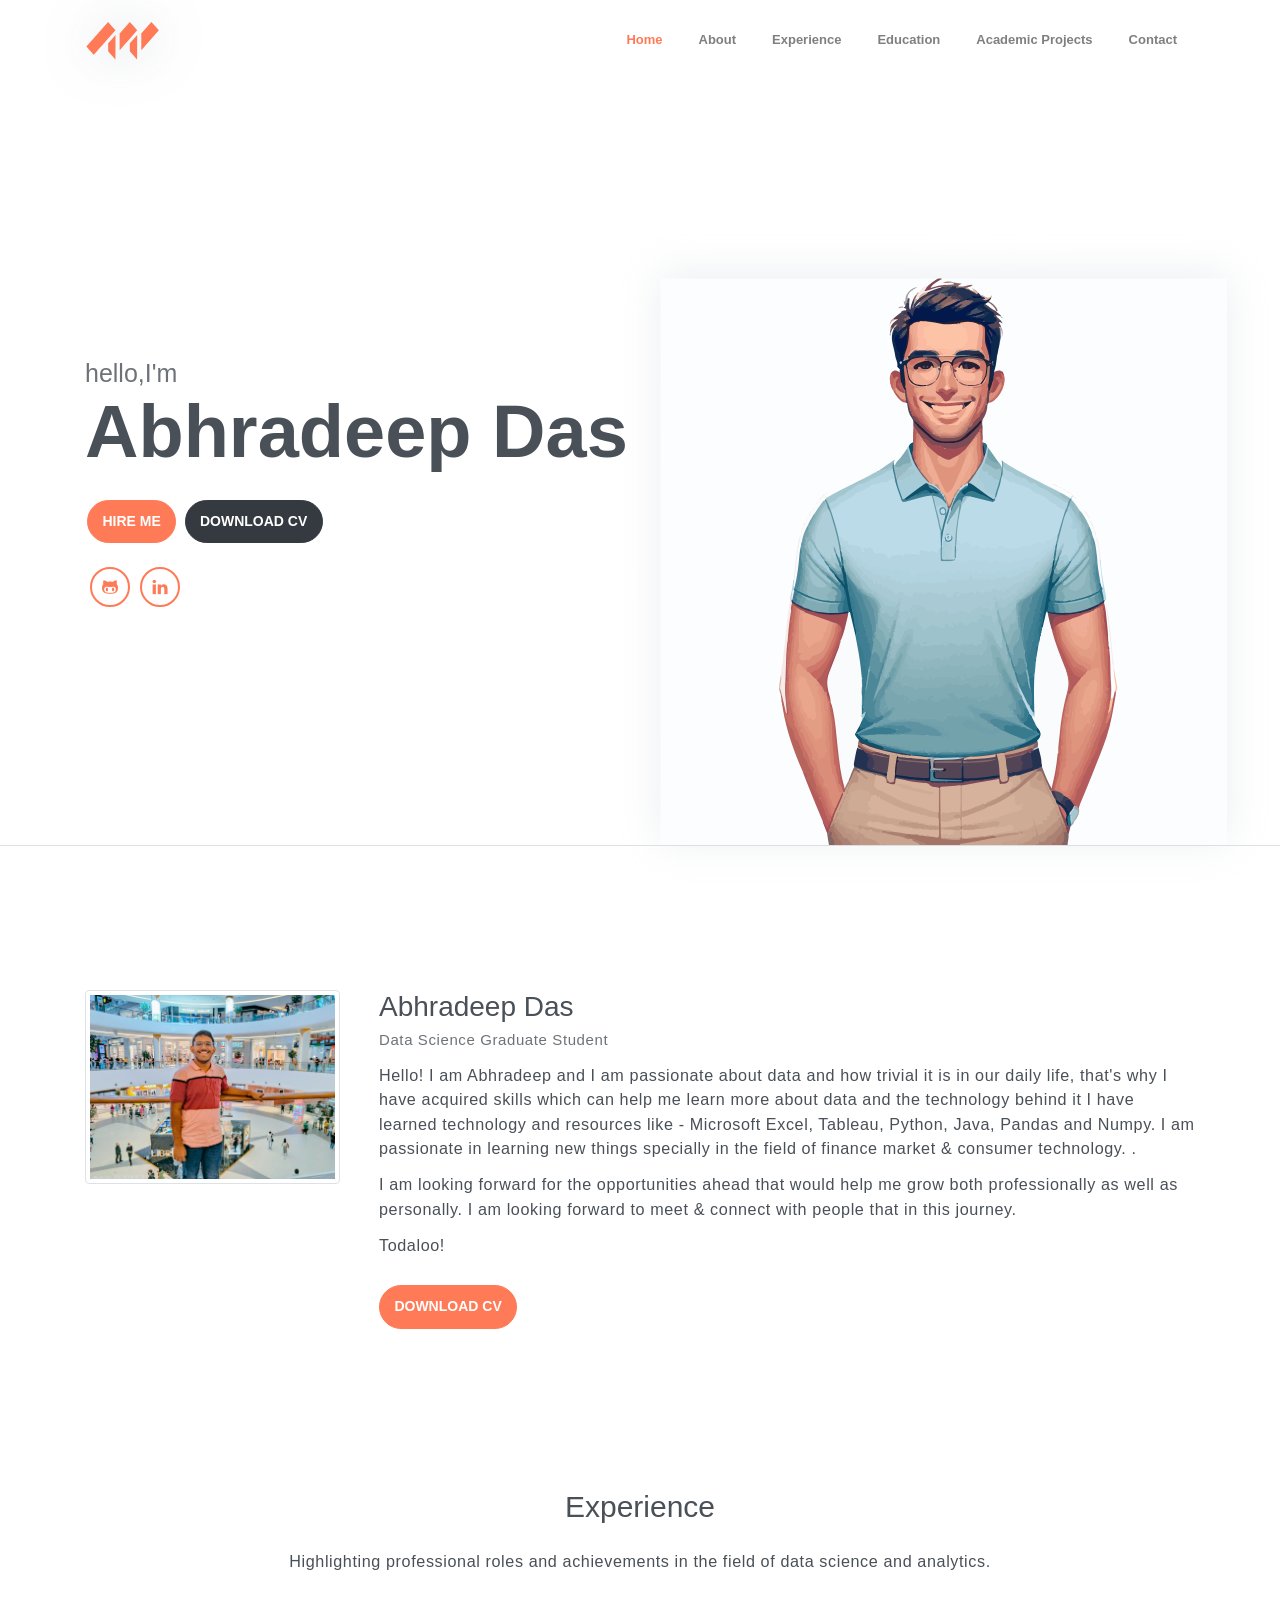
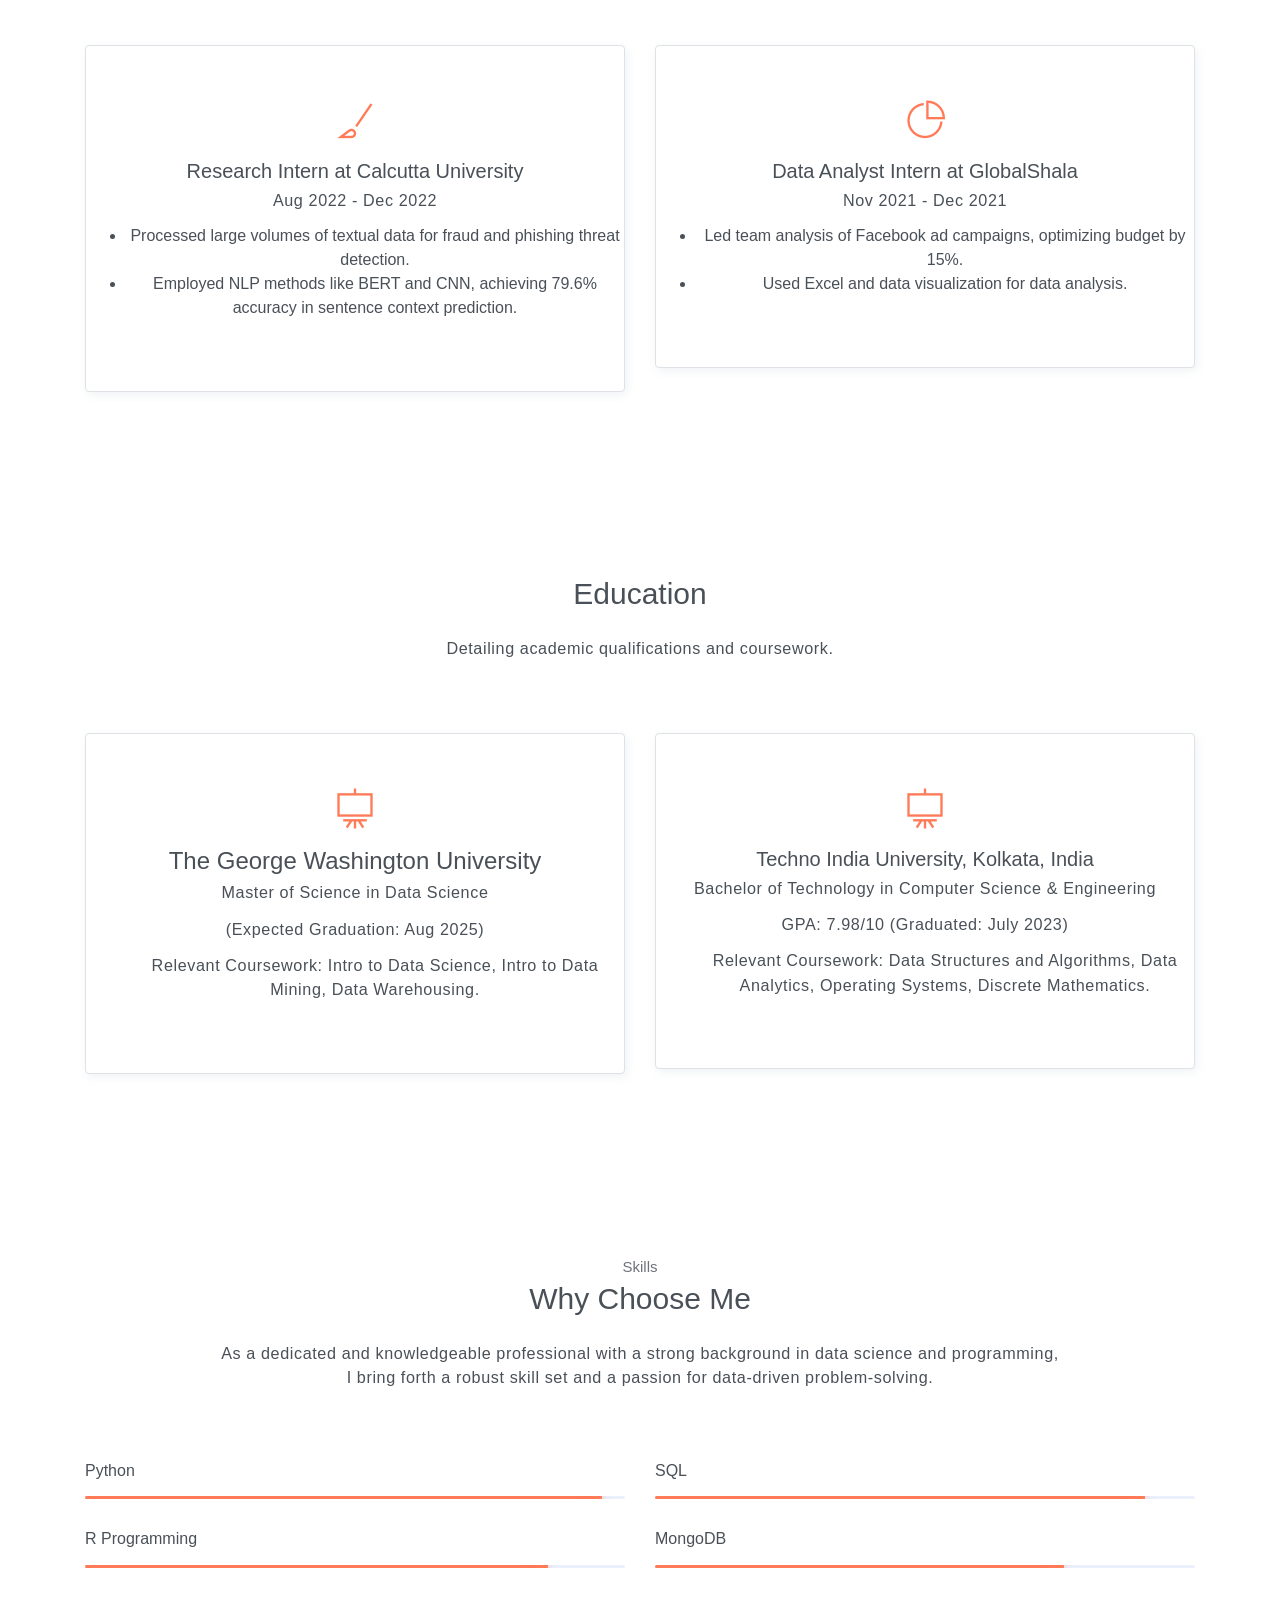
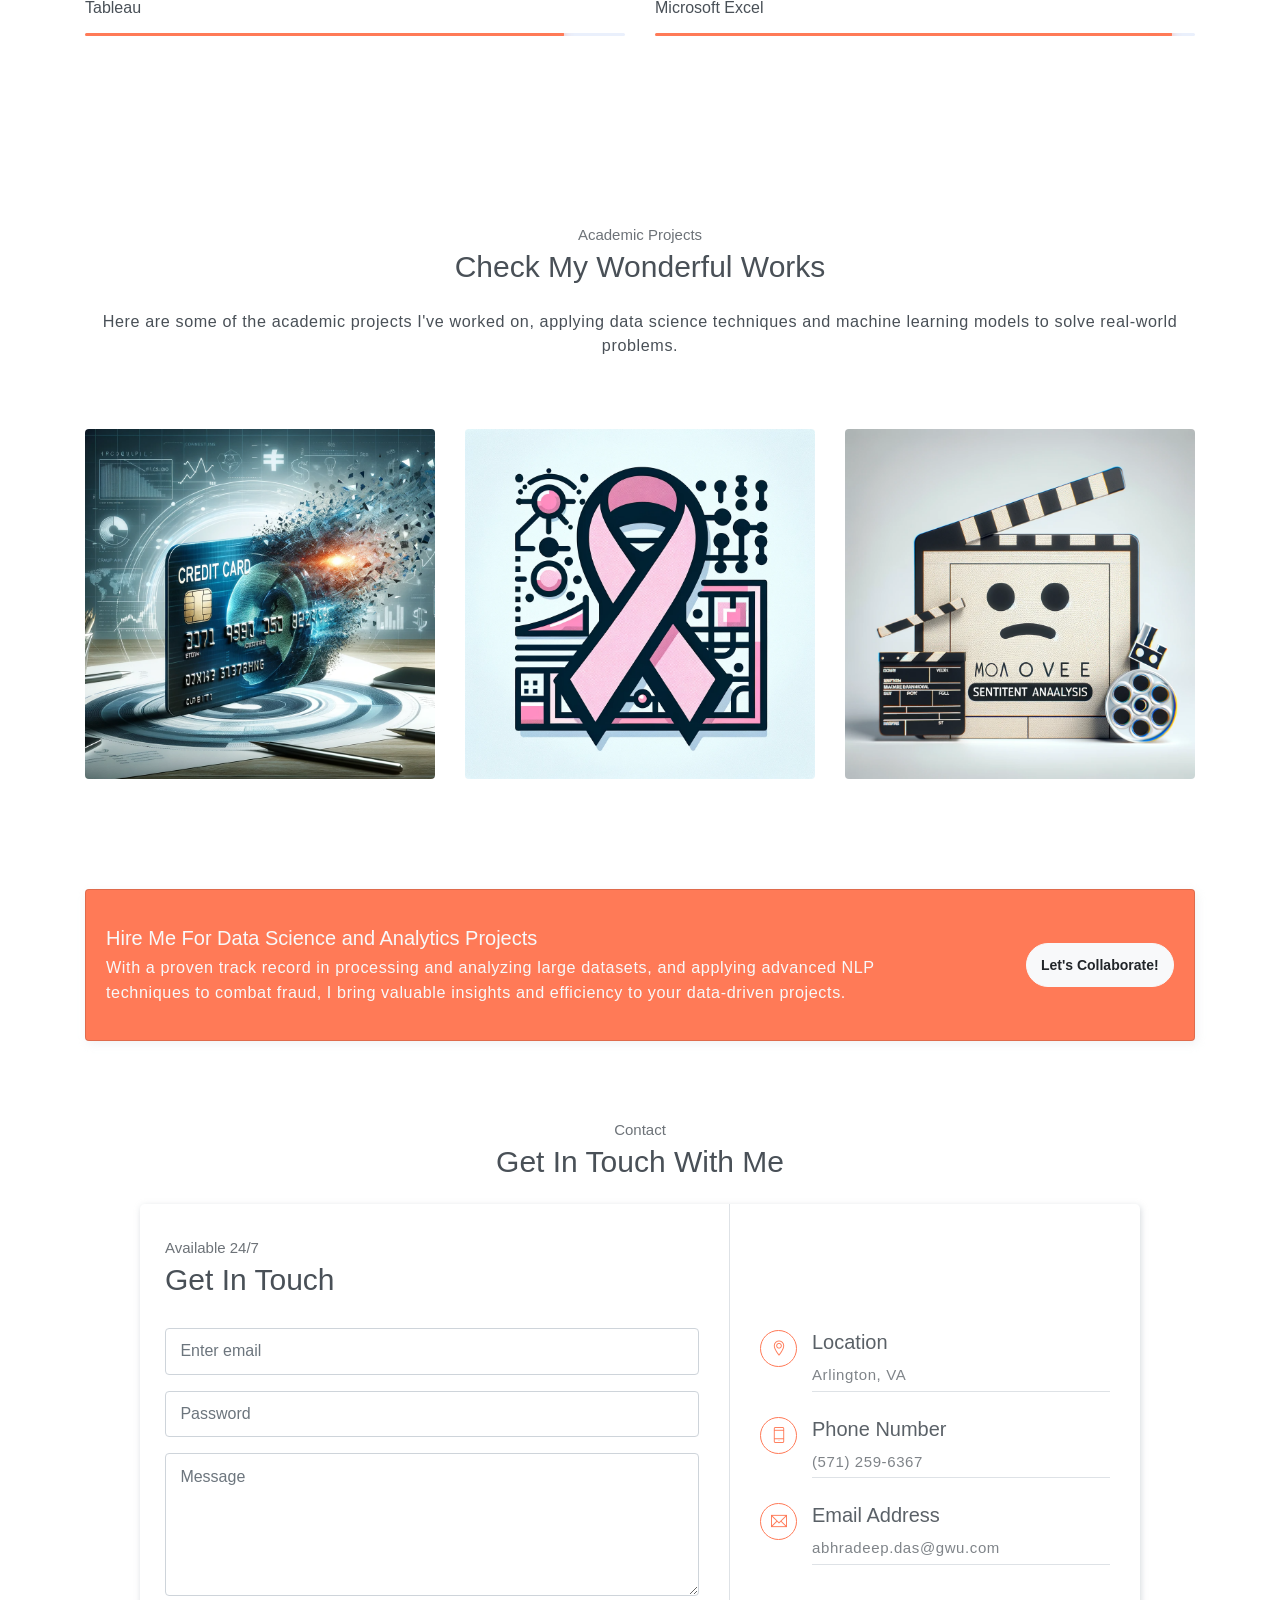
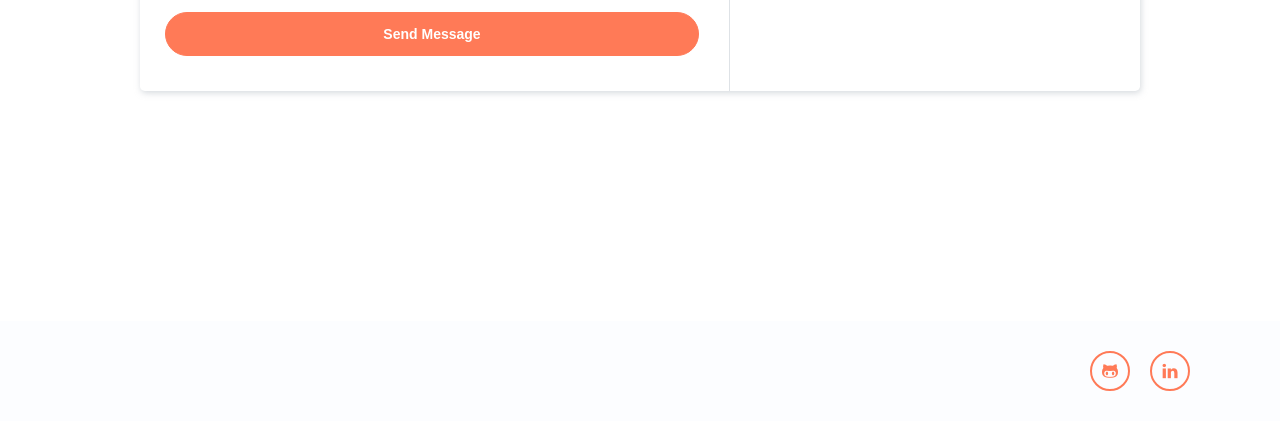
==== index.html @ 5f413683 "Update index.html" ====
<!DOCTYPE html>
<html lang="en">
<head>
	<meta charset="utf-8">
    <meta name="viewport" content="width=device-width, initial-scale=1, shrink-to-fit=no">
    <meta name="description" content="Start your development with Steller landing page.">
    <meta name="author" content="Devcrud">
    <title>Abhradeep's Portfolio</title>
    <!-- font icons -->
    <link rel="stylesheet" href="assets/vendors/themify-icons/css/themify-icons.css">
    <!-- Bootstrap + Steller main styles -->
	<link rel="stylesheet" href="assets/css/steller.css">
</head>
<body data-spy="scroll" data-target=".navbar" data-offset="40" id="home">

    <!-- Page navigation -->
    <nav class="navbar navbar-expand-lg navbar-light fixed-top" data-spy="affix" data-offset-top="0">
        <div class="container">
            <a class="navbar-brand" href="#"><img src="assets/imgs/logo.svg" alt=""></a>
            <button class="navbar-toggler" type="button" data-toggle="collapse" data-target="#navbarSupportedContent" aria-controls="navbarSupportedContent" aria-expanded="false" aria-label="Toggle navigation">
                <span class="navbar-toggler-icon"></span>
            </button>

            <div class="collapse navbar-collapse" id="navbarSupportedContent">
                <ul class="navbar-nav ml-auto align-items-center">
                    <li class="nav-item">
                        <a class="nav-link" href="#home">Home</a>
                    </li>
                    <li class="nav-item">
                        <a class="nav-link" href="#about">About</a>
                    </li>
                    <li class="nav-item">
                        <a class="nav-link" href="#experience">Experience</a>
                    </li>
                    <li class="nav-item">
                        <a class="nav-link" href="#education">Education</a>
                    </li>                   
                    <li class="nav-item">
                        <a class="nav-link" href="#projects">Academic Projects</a>
                    </li>
                    <li class="nav-item">
                        <a class="nav-link" href="#contact">Contact</a>
                    </li>
                </ul>
            </div>
        </div>          
    </nav>
    <!-- End of page navibation -->

    <!-- Page Header -->
    <header class="header" id="home">
        <div class="container">
            <div class="infos">
                <h6 class="subtitle">hello,I'm</h6>
                <h6 class="title">Abhradeep Das</h6>
                <p></p>

                <div class="buttons pt-3">
                    <button class="btn btn-primary rounded">HIRE ME</button>
                    <a href="https://github.com/abhradeepd/abhradeepd.github.io/blob/main/resume.pdf" target="_blank" class="btn btn-dark rounded">DOWNLOAD CV</a>
                </div>      

                <div class="socials mt-4">
                    <a class="social-item" href="https://github.com/abhradeepd"><i class="ti-github"></i></a>
                    <a class="social-item" href="https://www.linkedin.com/in/abhradeep-das-ds09ji3/"><i class="ti-linkedin"></i></a>
                </div>
            </div>              
            <div class="img-holder">
                <img src="assets/imgs/two.svg" alt="">
            </div>      
        </div>  
    </header>
    <!-- End of Page Header -->
    
    <!-- About section -->
    <section id="about" class="section mt-3">
        <div class="container mt-5">
            <div class="row text-center text-md-left">
                <div class="col-md-3">
                    <img src="assets/imgs/hello.jpeg" alt="" class="img-thumbnail mb-4">
                </div>
                <div class="pl-md-4 col-md-9">
                    <h6 class="title">Abhradeep Das</h6>
                    <p class="subtitle">Data Science Graduate Student</p>
                    <p>Hello!
                        I am Abhradeep and I am passionate about data and how trivial it is in our daily life, that's why I have acquired skills which can help me learn more about data and the technology behind it I have learned technology and resources like - Microsoft Excel, Tableau, Python, Java, Pandas and Numpy. I am passionate in learning new things specially in the field of finance market & consumer technology. .</p>
                    <p>I am looking forward for the opportunities ahead that would help me grow both professionally as well as personally. I am looking forward to meet & connect with people that in this journey.</p>
                    <p>Todaloo!</p>
                    <button class="btn btn-primary rounded mt-3">DOWNLOAD CV</button>                   
                </div>
            </div>
        </div>
    </section>

    <!-- Service section -->
    <section id="experience" class="section">
        <div class="container text-center">
            <h6 class="section-title mb-4">Experience</h6>
            <p class="mb-5 pb-4">Highlighting professional roles and achievements in the field of data science and analytics.</p>
    
            <div class="row">
                <div class="col-sm-6 col-md-6 mb-4">
                    <div class="custom-card card border">
                        <div class="card-body">
                            <i class="icon ti-brush"></i>
                            <h5>Research Intern at Calcutta University</h5>
                            <p>Aug 2022 - Dec 2022</p>
                            <ul>
                                <li>Processed large volumes of textual data for fraud and phishing threat detection.</li>
                                <li>Employed NLP methods like BERT and CNN, achieving 79.6% accuracy in sentence context prediction.</li>
                            </ul>
                        </div>
                    </div>
                </div>
                <div class="col-sm-6 col-md-6 mb-4">
                    <div class="custom-card card border">
                        <div class="card-body">
                            <i class="icon ti-pie-chart"></i>
                            <h5>Data Analyst Intern at GlobalShala</h5>
                            <p>Nov 2021 - Dec 2021</p>
                            <ul>
                                <li>Led team analysis of Facebook ad campaigns, optimizing budget by 15%.</li>
                                <li>Used Excel and data visualization for data analysis.</li>
                            </ul>
                        </div>
                    </div>
                </div>
            </div>
        </div>
    </section>
    
    <!-- End of Section -->

    <!-- Education Section -->

    <section id="education" class="section">
        <div class="container text-center">
            <h6 class="section-title mb-4">Education</h6>
            <p class="mb-5 pb-4">Detailing academic qualifications and coursework.</p>
    
            <div class="row">
                <div class="col-sm-6 col-md-6 mb-4">
                    <div class="custom-card card border">
                        <div class="card-body">
                            <i class="icon ti-blackboard"></i>
                            <h4>The George Washington University</h4>
                            <p>Master of Science in Data Science</p>
                            <p>(Expected Graduation: Aug 2025)</p>
                            <ul>
                                <p class="centered-text">Relevant Coursework: Intro to Data Science, Intro to Data Mining, Data Warehousing.</p>

                            </ul>
                        </div>
                    </div>
                </div>
                <div class="col-sm-6 col-md-6 mb-4">
                    <div class="custom-card card border">
                        <div class="card-body">
                            <i class="icon ti-blackboard"></i>
                            <h5>Techno India University, Kolkata, India</h5>
                            <p>Bachelor of Technology in Computer Science & Engineering</p>
                            <p>GPA: 7.98/10 (Graduated: July 2023)</p>
                            <ul>
                                <p class="centered-text">Relevant Coursework: Data Structures and Algorithms, Data Analytics, Operating Systems, Discrete Mathematics.</p>
                            </ul>
                        </div>
                    </div>
                </div>
            </div>
        </div>
    </section>

    <!-- End of Section -->
    
    <!-- Skills section -->
    <section class="section">
        <div class="container text-center">
            <h6 class="subtitle">Skills</h6>
            <h6 class="section-title mb-4">Why Choose Me</h6>
            <p class="mb-5 pb-4">As a dedicated and knowledgeable professional with a strong background in data science and programming, <br> I bring forth a robust skill set and a passion for data-driven problem-solving.</p>
    
            <div class="row text-left">
                <!-- Existing skills -->
                <div class="col-sm-6">
                    <h6 class="mb-3">Python</h6>
                    <div class="progress">
                        <div class="progress-bar bg-primary" role="progressbar" style="width: 95%;" aria-valuenow="95" aria-valuemin="0" aria-valuemax="100"><span>95%</span></div>
                    </div>
                </div>
                <div class="col-sm-6">
                    <h6 class="mb-3">SQL</h6>
                    <div class="progress">
                        <div class="progress-bar bg-primary" role="progressbar" style="width: 90%;" aria-valuenow="90" aria-valuemin="0" aria-valuemax="100"><span>90%</span></div>
                    </div>
                </div>
                <div class="col-sm-6">
                    <h6 class="mb-3">R Programming</h6>
                    <div class="progress">
                        <div class="progress-bar bg-primary" role="progressbar" style="width: 85%;" aria-valuenow="85" aria-valuemin="0" aria-valuemax="100"><span>85%</span></div>
                    </div>
                </div>
                <div class="col-sm-6">
                    <h6 class="mb-3">MongoDB</h6>
                    <div class="progress">
                        <div class="progress-bar bg-primary" role="progressbar" style="width: 75%;" aria-valuenow="75" aria-valuemin="0" aria-valuemax="100"><span>75%</span></div>
                    </div>
                </div>
                <!-- New skills -->
                <div class="col-sm-6">
                    <h6 class="mb-3">Tableau</h6>
                    <div class="progress">
                        <div class="progress-bar bg-primary" role="progressbar" style="width: 88%;" aria-valuenow="88" aria-valuemin="0" aria-valuemax="100"><span>88%</span></div>
                    </div>
                </div>
                <div class="col-sm-6">
                    <h6 class="mb-3">Microsoft Excel</h6>
                    <div class="progress">
                        <div class="progress-bar bg-primary" role="progressbar" style="width: 95%;" aria-valuenow="92" aria-valuemin="0" aria-valuemax="100"><span>92%</span></div>
                    </div>
                </div>
            </div>  
        </div>
    </section>
    
    <!-- End of Skills sections -->

    <!-- Portfolio section -->
    <section id="projects" class="section">
        <div class="container text-center">
            <h6 class="subtitle">Academic Projects</h6>
            <h6 class="section-title mb-4">Check My Wonderful Works</h6>
            <p class="mb-5 pb-4">Here are some of the academic projects I've worked on, applying data science techniques and machine learning models to solve real-world problems.</p>
    
            <div class="row">
                <div class="col-sm-4">
                    <div class="img-wrapper">
                        <!-- Replace with the actual image of the project if available -->
                        <img src="assets/imgs/cdc.png" alt="Credit Card Churn Reduction">
                        <div class="overlay">
                            <div class="overlay-infos">
                                <h5>Credit Card Churn Reduction</h5>
                                <p>Implemented machine learning models to mitigate revenue loss and decrease customer attrition for banks.</p>
                                <a href="javascript:void(0)"><i class="ti-zoom-in"></i></a>
                                <a href="javascript:void(0)"><i class="ti-link"></i></a>
                            </div>  
                        </div>
                    </div>                  
                </div>
                <div class="col-sm-4">
                    <div class="img-wrapper">
                        <!-- Replace with the actual image of the project if available -->
                        <img src="assets/imgs/bcc.png" alt="Breast Cancer Detection">
                        <div class="overlay">
                            <div class="overlay-infos">
                                <h5>Breast Cancer Detection</h5>
                                <p>Developed a robust model for the early identification of breast cancer using data analysis techniques.</p>
                                <a href="javascript:void(0)"><i class="ti-zoom-in"></i></a>
                                <a href="javascript:void(0)"><i class="ti-link"></i></a>
                            </div>                              
                        </div>
                    </div>                  
                </div>
                <div class="col-sm-4">
                    <div class="img-wrapper">
                        <!-- Replace with the actual image of the project if available -->
                        <img src="assets/imgs/msa.png" alt="Sentiment Analysis">
                        <div class="overlay">
                            <div class="overlay-infos">
                                <h5>Sentiment Analysis using Movie Reviews</h5>
                                <p>Applied logistic regression and SGDC models on IMDb data to analyze movie review sentiments.</p>
                                <a href="javascript:void(0)"><i class="ti-zoom-in"></i></a>
                                <a href="javascript:void(0)"><i class="ti-link"></i></a>
                            </div>  
                        </div>
                    </div>                  
                </div>
            </div>
    
        </div>
    </section>
    
    <!-- End of portfolio section -->

    <!-- Hire me section -->
    <section class="bg-gray p-0 section">
        <div class="container">
            <div class="card bg-primary">
                <div class="card-body text-light">
                    <div class="row align-items-center">
                        <div class="col-sm-9 text-center text-sm-left">
                            <h5 class="mt-3">Hire Me For Data Science and Analytics Projects</h5>
                            <p class="mb-3">With a proven track record in processing and analyzing large datasets, and applying advanced NLP techniques to combat fraud, I bring valuable insights and efficiency to your data-driven projects.</p>
                        </div>
                        <div class="col-sm-3 text-center text-sm-right">
                            <button class="btn btn-light rounded">Let's Collaborate!</button>
                        </div>
                    </div>
                </div> 
            </div>
        </div>
    </section>
     
    <!-- End od Hire me section. -->

    <!-- Contact Section -->
    <section id="contact" class="position-relative section">
        <div class="container text-center">
            <h6 class="subtitle">Contact</h6>
            <h6 class="section-title mb-4">Get In Touch With Me</h6>

            <div class="contact text-left">
                <div class="form">
                    <h6 class="subtitle">Available 24/7</h6>
                    <h6 class="section-title mb-4">Get In Touch</h6>
                    <form>
                        <div class="form-group">
                            <input type="email" class="form-control" id="exampleInputEmail1" aria-describedby="emailHelp" placeholder="Enter email" required>
                        </div>
                        <div class="form-group">
                            <input type="password" class="form-control" id="exampleInputPassword1" placeholder="Password" required>
                        </div>
                        <div class="form-group">
                            <textarea name="contact-message" id="" cols="30" rows="5" class="form-control" placeholder="Message"></textarea>
                        </div>
                        <button type="submit" class="btn btn-primary btn-block rounded w-lg">Send Message</button>
                    </form>
                </div>
                <div class="contact-infos">
                    <div class="item">
                        <i class="ti-location-pin"></i>
                        <div class="">
                            <h5>Location</h5>
                            <p> Arlington, VA</p>
                        </div>                          
                    </div>
                    <div class="item">
                        <i class="ti-mobile"></i>
                        <div>
                            <h5>Phone Number</h5>
                            <p>(571) 259-6367</p>
                        </div>                          
                    </div>
                    <div class="item">
                        <i class="ti-email"></i>
                        <div class="mb-0">
                            <h5>Email Address</h5>
                            <p>abhradeep.das@gwu.com</p>
                        </div>
                    </div>
                </div>                  
            </div>
        </div>  
        <div id="map">
            <iframe src="https://snazzymaps.com/embed/61257"></iframe>
        </div>      
    </section>
    <!-- End of Contact Section -->

    <!-- Page Footer -->
    <footer class="page-footer">
        <div class="container">
            <div class="row align-items-center">
                <div class="col-sm-6">
                </div>
                <div class="col-sm-6">
                    <div class="socials" style="display: flex; justify-content: center; gap: 10px;">
                        <a class="social-item" href="https://github.com/abhradeepd" style="margin-right: 5px;">
                            <i class="ti-github"></i>
                        </a>
                        <a class="social-item" href="https://www.linkedin.com/in/abhradeep-das-ds09ji3/" style="margin-left: 5px;">
                            <i class="ti-linkedin"></i>
                        </a>
                    </div>
                </div>                
                </div>
            </div>
        </div>
    </footer> 
    <!-- End of page footer -->
	
	<!-- core  -->
    <script src="assets/vendors/jquery/jquery-3.4.1.js"></script>
    <script src="assets/vendors/bootstrap/bootstrap.bundle.js"></script>
    <!-- bootstrap 3 affix -->
	<script src="assets/vendors/bootstrap/bootstrap.affix.js"></script>

    <!-- steller js -->
    <script src="assets/js/steller.js"></script>

</body>
</html>
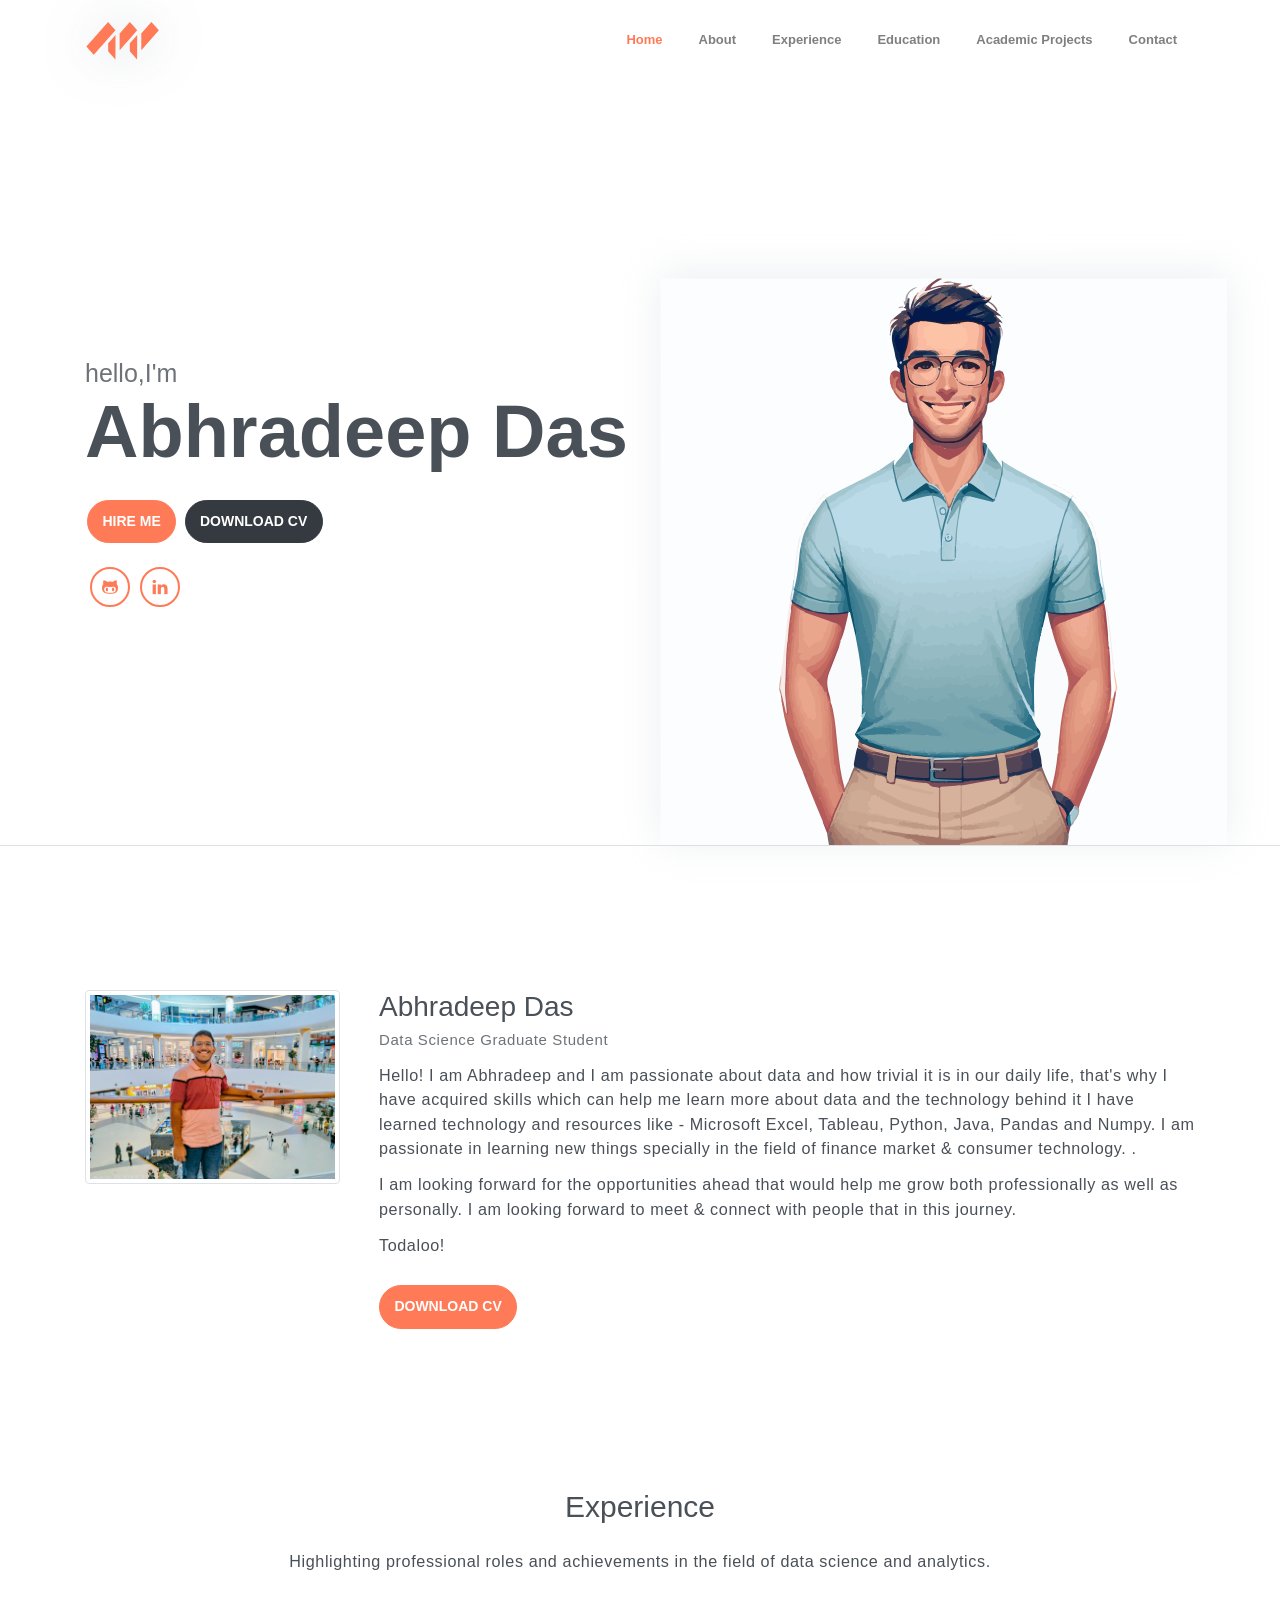
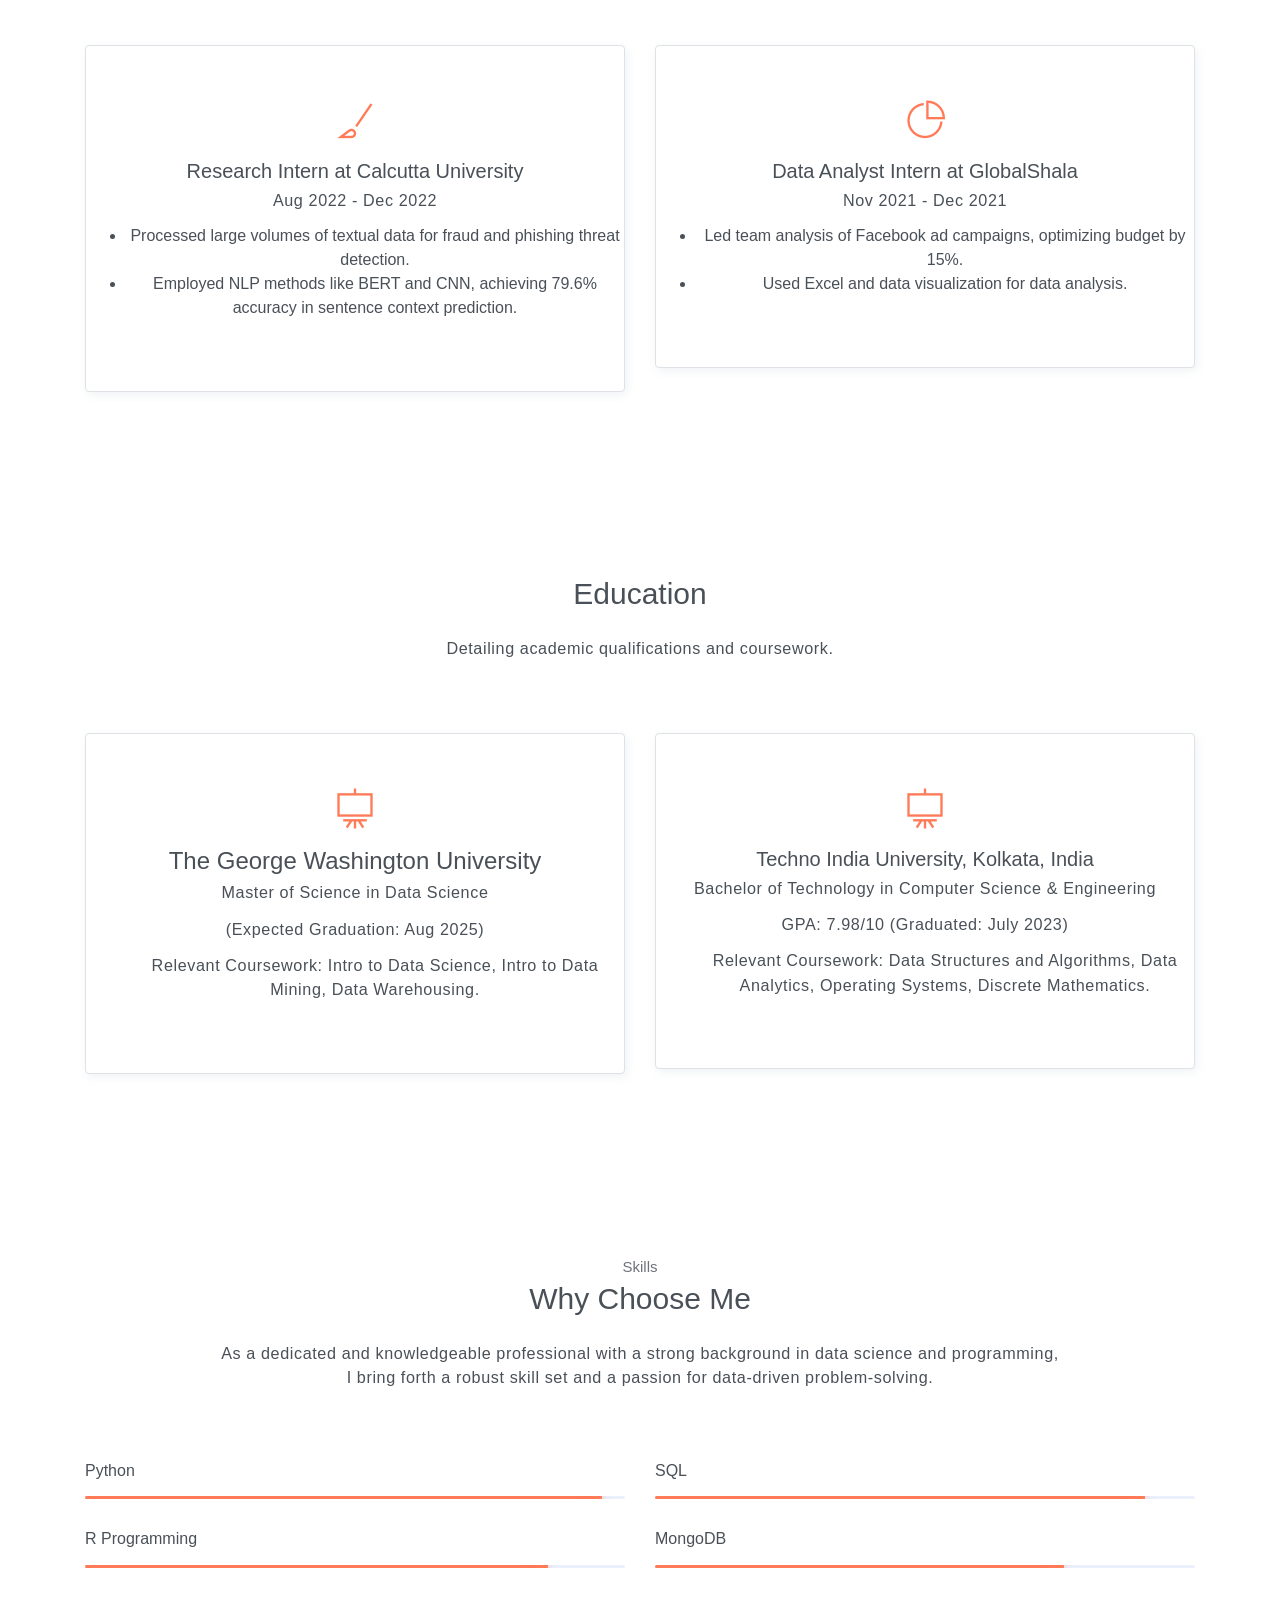
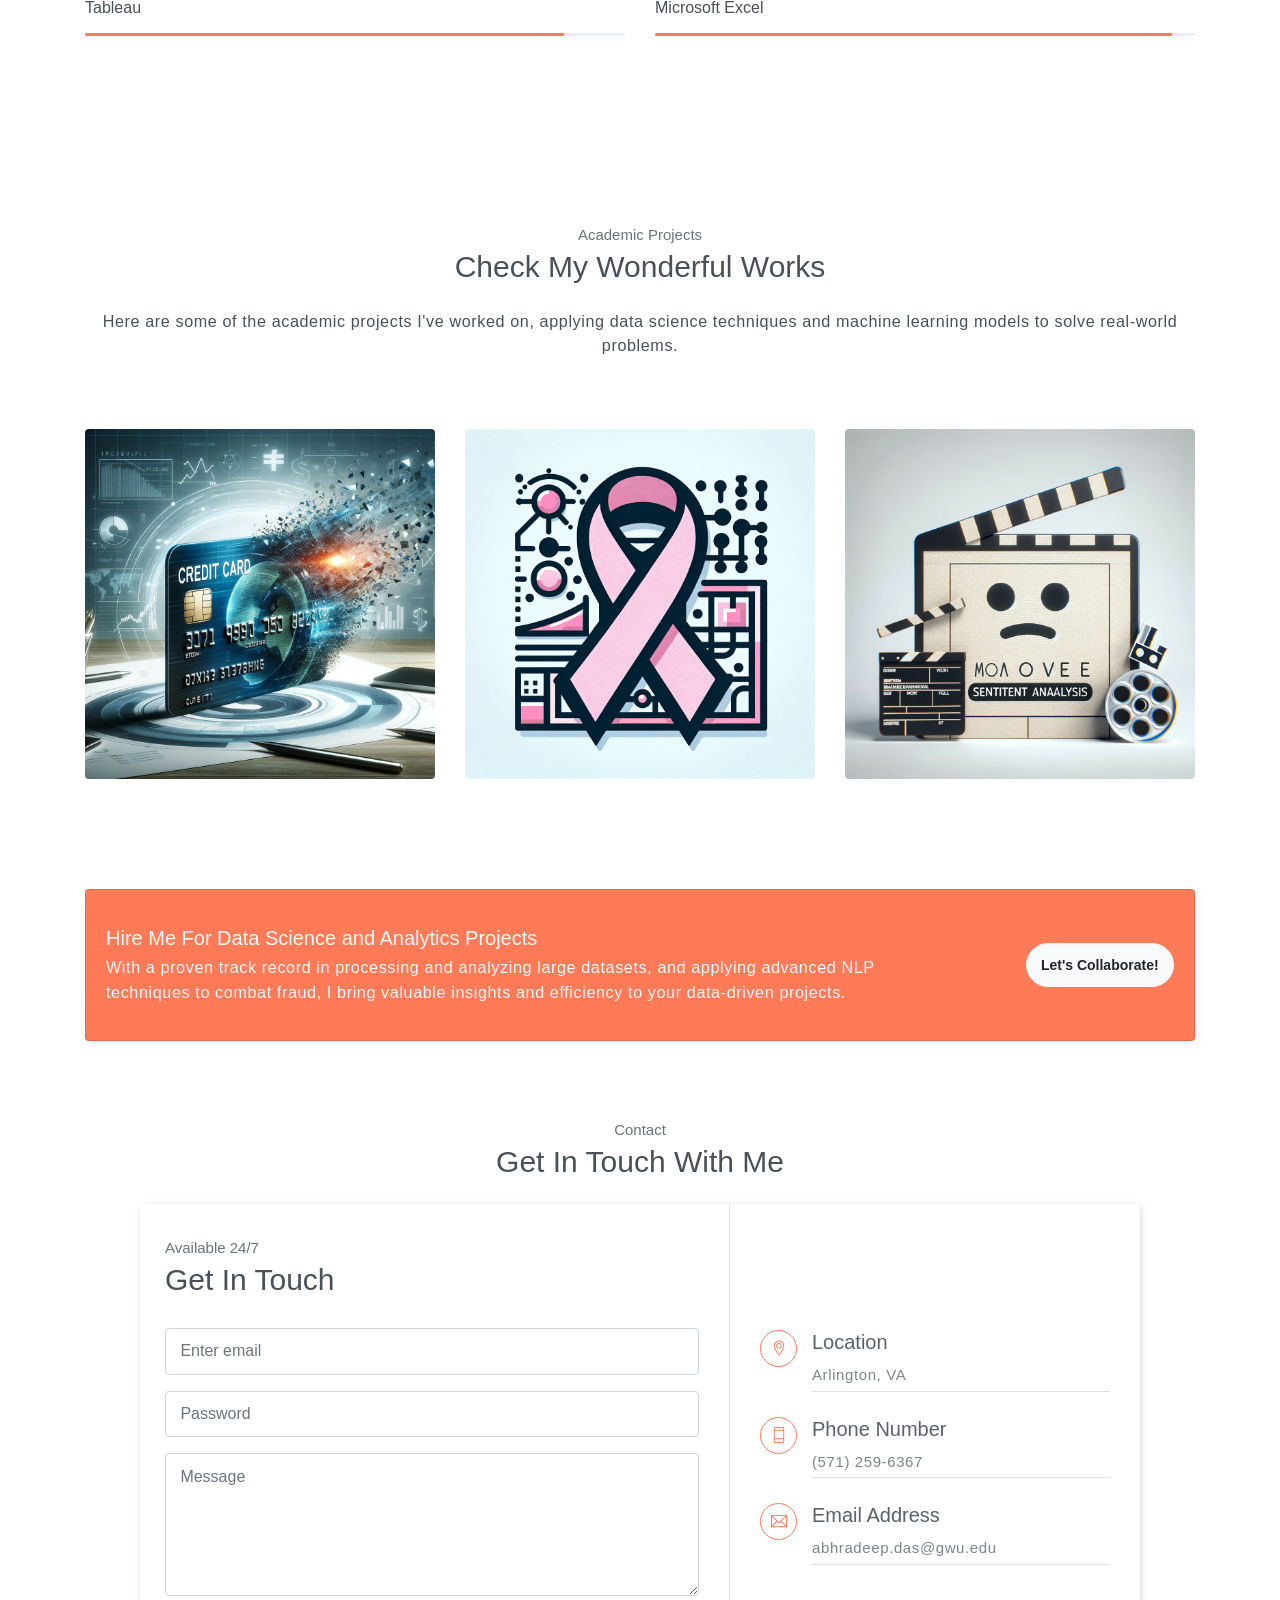
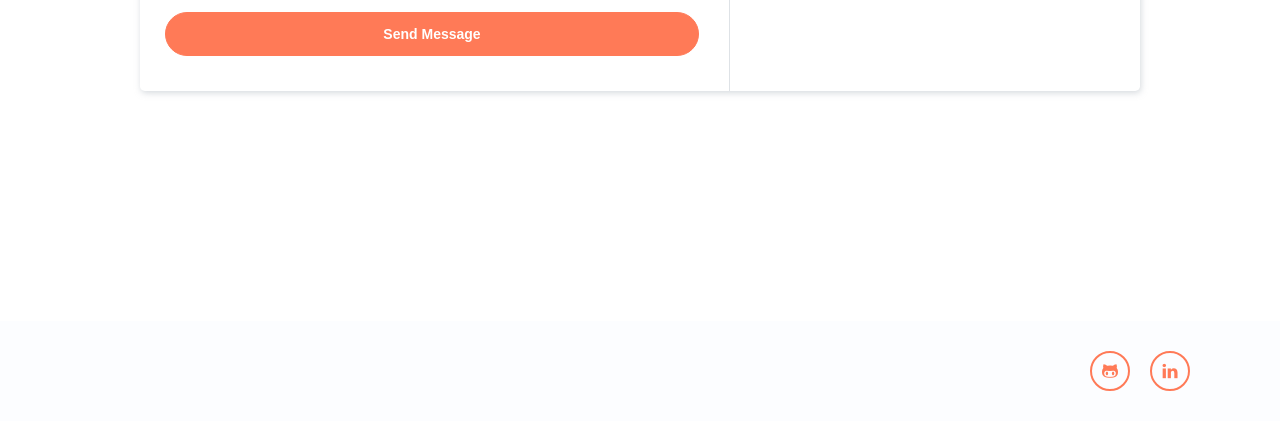
==== commit 2cebf7fc: "Updates to HIRE ME and contact" ====
--- a/index.html
+++ b/index.html
@@ -56,8 +56,10 @@
                 <p></p>
 
                 <div class="buttons pt-3">
-                    <button class="btn btn-primary rounded">HIRE ME</button>
-                    <a href="https://github.com/abhradeepd/abhradeepd.github.io/blob/main/resume.pdf" target="_blank" class="btn btn-dark rounded">DOWNLOAD CV</a>
+                    <a href="mailto:abhradeep.das@gwmail.gwu.edu?subject=Hire Inquiry">
+                        <button class="btn btn-primary rounded">HIRE ME</button>
+                    </a>
+                    <a href="https://drive.google.com/file/d/1tbrlki3ZvOoKZaXg5imWHe8x_TBh8B3K/view?usp=sharing" target="_blank" class="btn btn-dark rounded">DOWNLOAD CV</a>
                 </div>      
 
                 <div class="socials mt-4">
@@ -86,7 +88,7 @@
                         I am Abhradeep and I am passionate about data and how trivial it is in our daily life, that's why I have acquired skills which can help me learn more about data and the technology behind it I have learned technology and resources like - Microsoft Excel, Tableau, Python, Java, Pandas and Numpy. I am passionate in learning new things specially in the field of finance market & consumer technology. .</p>
                     <p>I am looking forward for the opportunities ahead that would help me grow both professionally as well as personally. I am looking forward to meet & connect with people that in this journey.</p>
                     <p>Todaloo!</p>
-                    <button class="btn btn-primary rounded mt-3">DOWNLOAD CV</button>                   
+                    <a href="https://drive.google.com/file/d/1tbrlki3ZvOoKZaXg5imWHe8x_TBh8B3K/view?usp=sharing" target="_blank" class="btn btn-primary rounded mt-3">DOWNLOAD CV</a>                   
                 </div>
             </div>
         </div>
@@ -344,7 +346,7 @@
                         <i class="ti-email"></i>
                         <div class="mb-0">
                             <h5>Email Address</h5>
-                            <p>abhradeep.das@gwu.com</p>
+                            <p>abhradeep.das@gwu.edu</p>
                         </div>
                     </div>
                 </div>                  
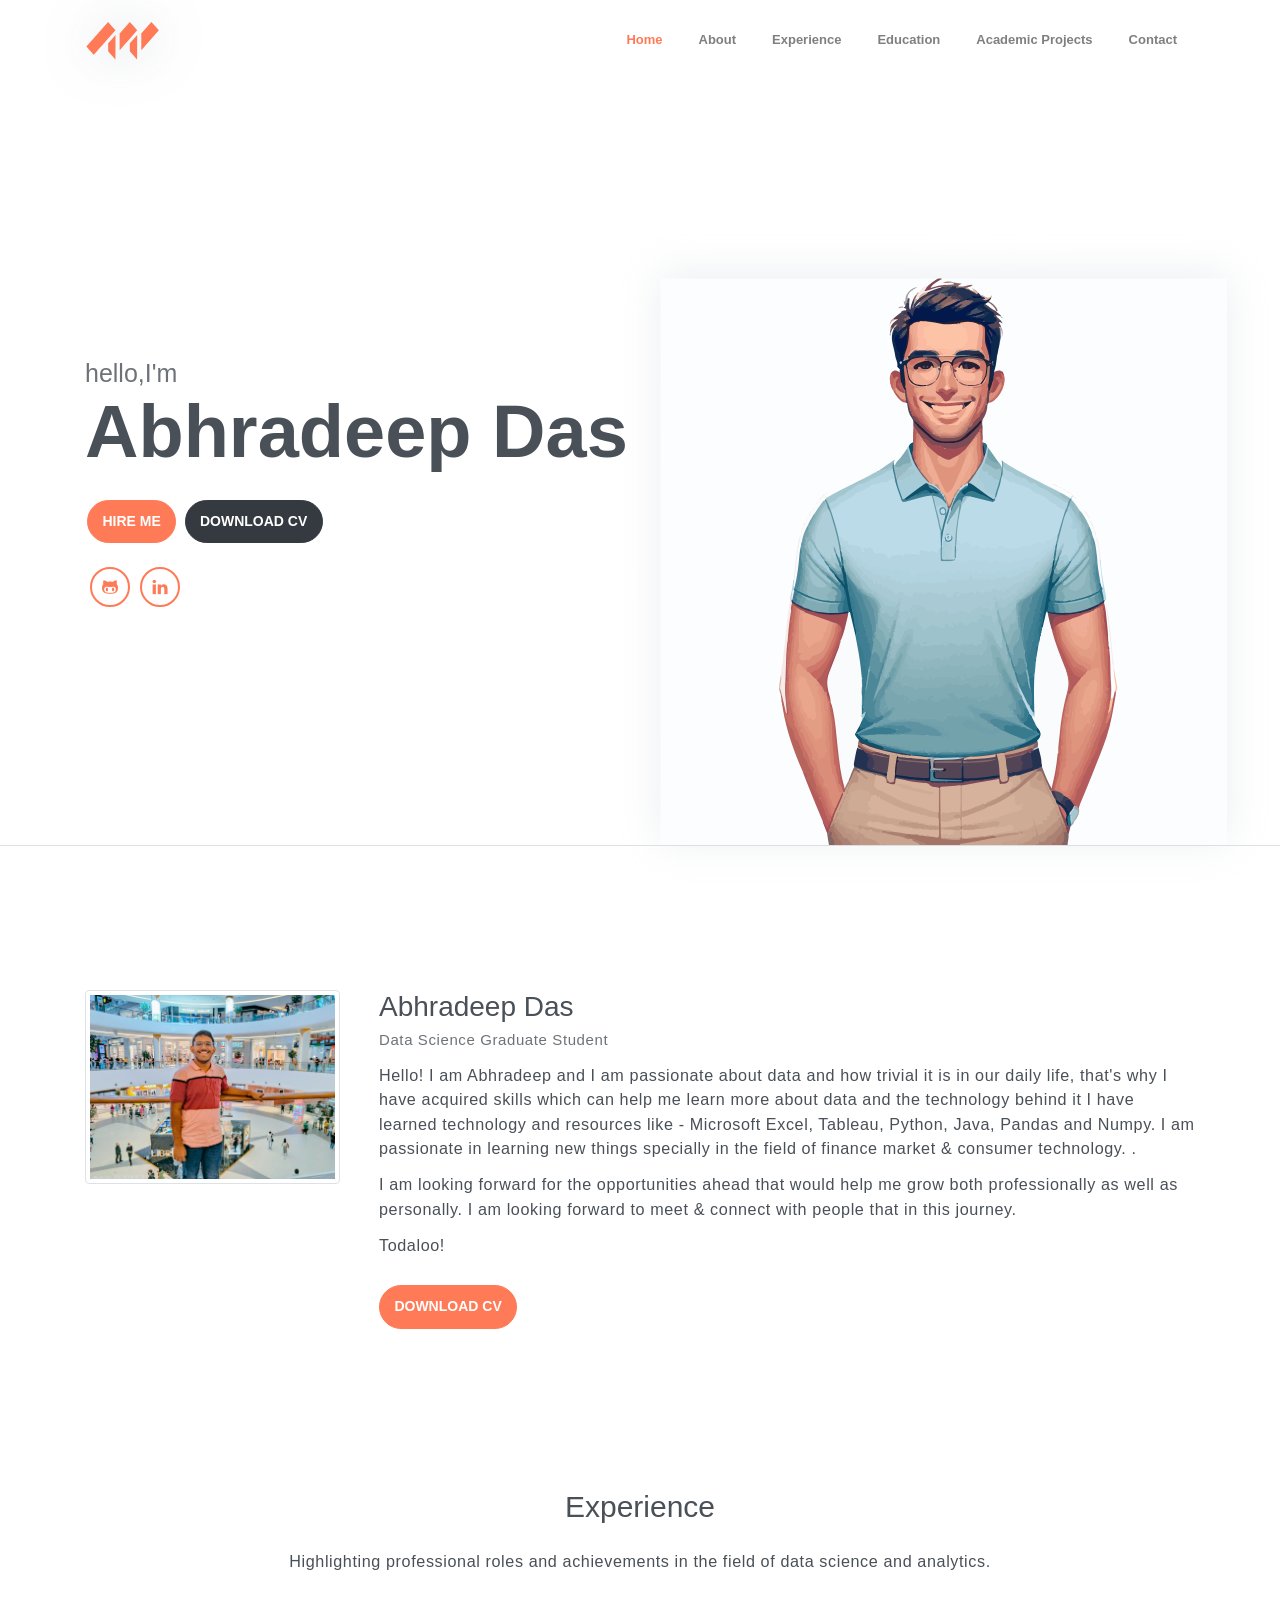
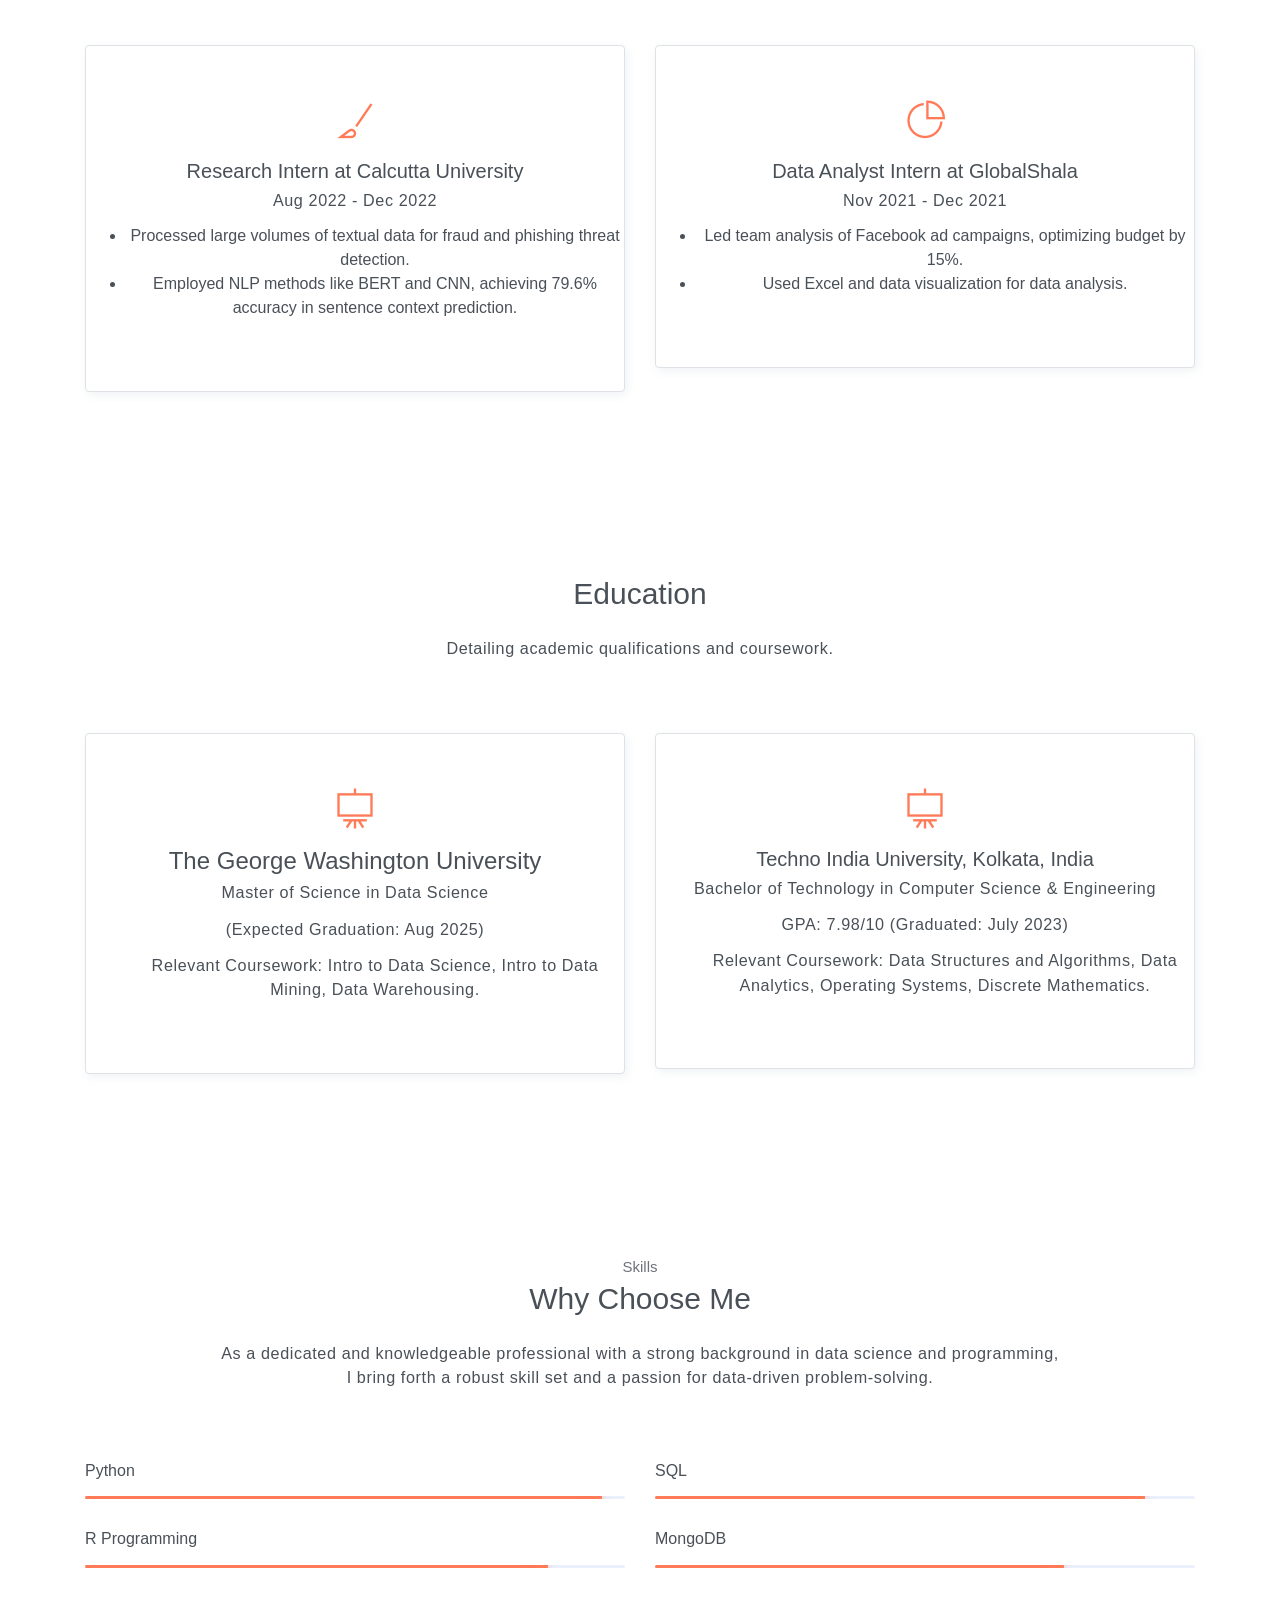
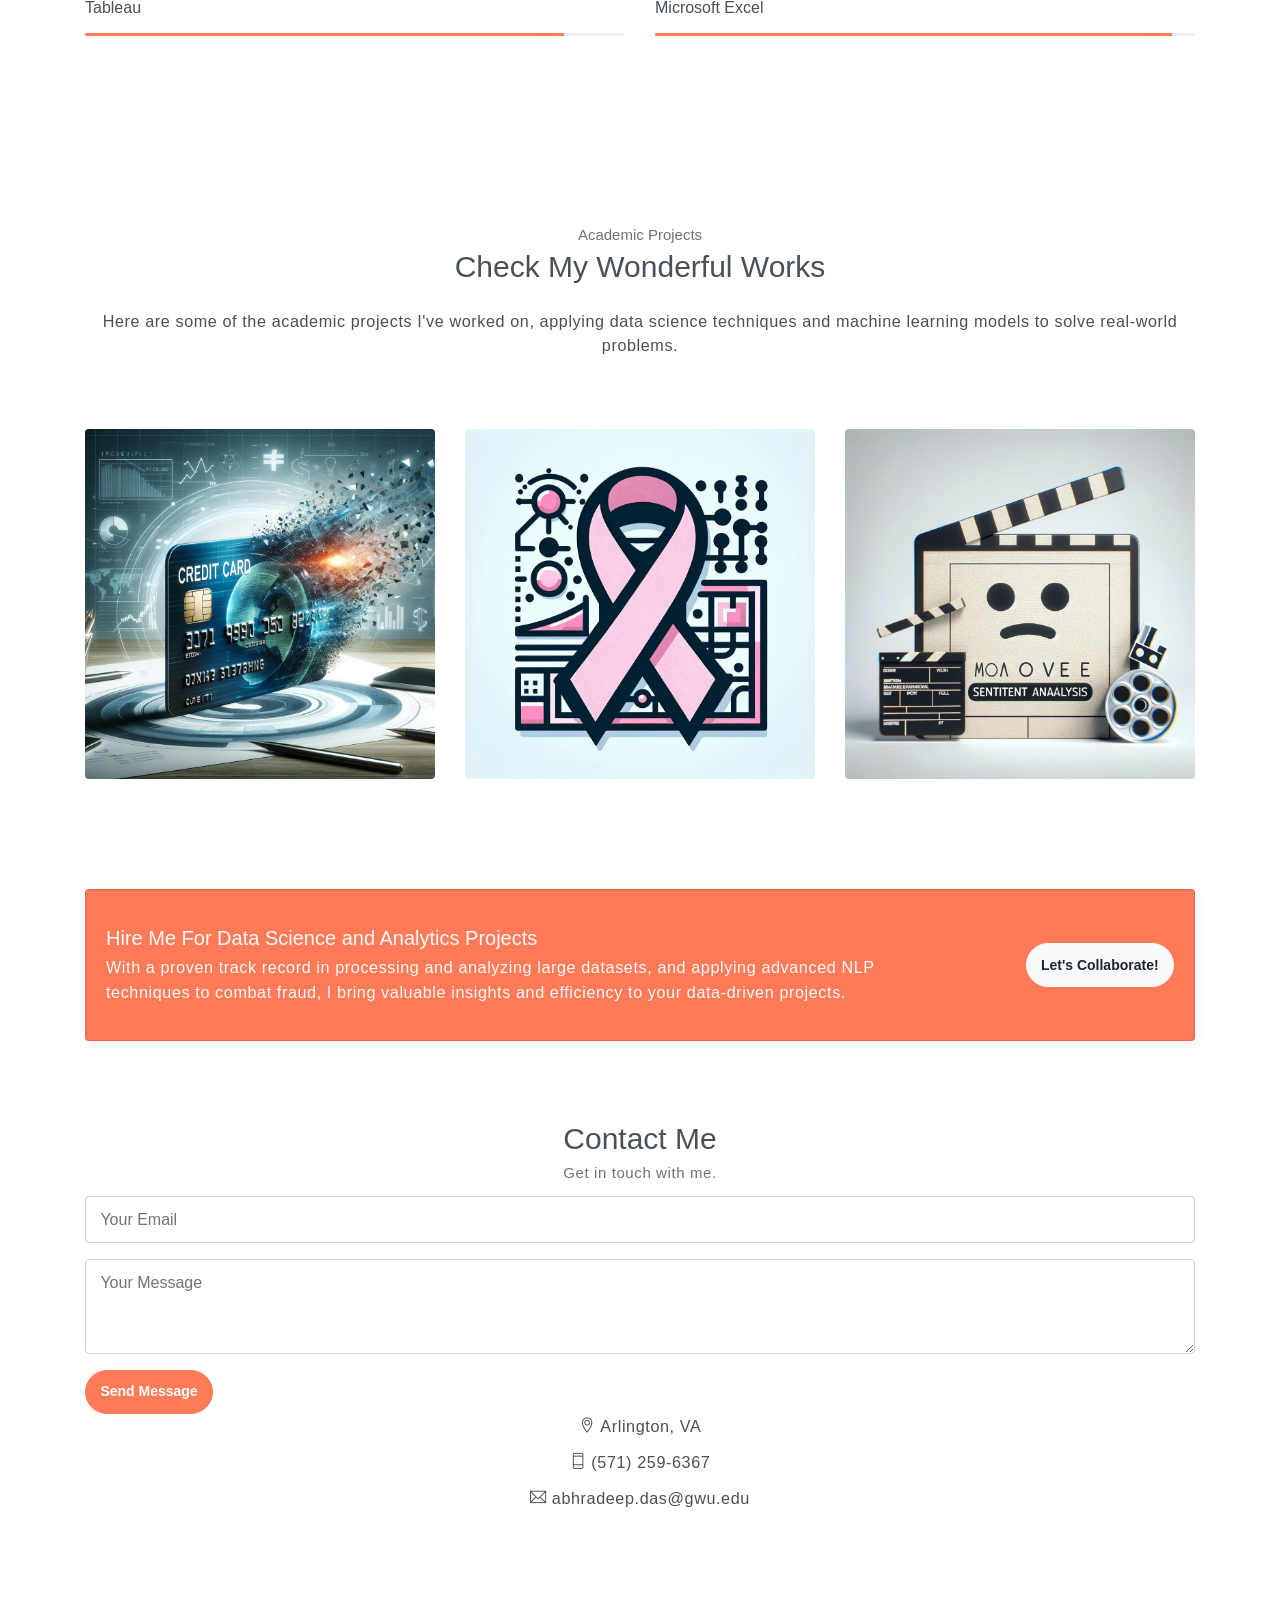
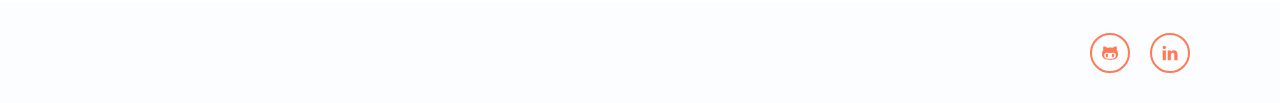
==== commit b8dedf11: "Contact Update" ====
--- a/index.html
+++ b/index.html
@@ -56,9 +56,7 @@
                 <p></p>
 
                 <div class="buttons pt-3">
-                    <a href="mailto:abhradeep.das@gwmail.gwu.edu?subject=Hire Inquiry">
-                        <button class="btn btn-primary rounded">HIRE ME</button>
-                    </a>
+                    <button id="hireMeButton" class="btn btn-primary rounded">HIRE ME</button>
                     <a href="https://drive.google.com/file/d/1tbrlki3ZvOoKZaXg5imWHe8x_TBh8B3K/view?usp=sharing" target="_blank" class="btn btn-dark rounded">DOWNLOAD CV</a>
                 </div>      
 
@@ -305,53 +303,29 @@
     <!-- End od Hire me section. -->
 
     <!-- Contact Section -->
-    <section id="contact" class="position-relative section">
-        <div class="container text-center">
-            <h6 class="subtitle">Contact</h6>
-            <h6 class="section-title mb-4">Get In Touch With Me</h6>
-
-            <div class="contact text-left">
-                <div class="form">
-                    <h6 class="subtitle">Available 24/7</h6>
-                    <h6 class="section-title mb-4">Get In Touch</h6>
-                    <form>
-                        <div class="form-group">
-                            <input type="email" class="form-control" id="exampleInputEmail1" aria-describedby="emailHelp" placeholder="Enter email" required>
-                        </div>
-                        <div class="form-group">
-                            <input type="password" class="form-control" id="exampleInputPassword1" placeholder="Password" required>
-                        </div>
-                        <div class="form-group">
-                            <textarea name="contact-message" id="" cols="30" rows="5" class="form-control" placeholder="Message"></textarea>
-                        </div>
-                        <button type="submit" class="btn btn-primary btn-block rounded w-lg">Send Message</button>
-                    </form>
-                </div>
-                <div class="contact-infos">
-                    <div class="item">
-                        <i class="ti-location-pin"></i>
-                        <div class="">
-                            <h5>Location</h5>
-                            <p> Arlington, VA</p>
-                        </div>                          
-                    </div>
-                    <div class="item">
-                        <i class="ti-mobile"></i>
-                        <div>
-                            <h5>Phone Number</h5>
-                            <p>(571) 259-6367</p>
-                        </div>                          
-                    </div>
-                    <div class="item">
-                        <i class="ti-email"></i>
-                        <div class="mb-0">
-                            <h5>Email Address</h5>
-                            <p>abhradeep.das@gwu.edu</p>
-                        </div>
-                    </div>
-                </div>                  
-            </div>
-        </div>  
+    <section id="contact" class="section text-center">
+        <div class="container">
+            <h2 class="section-title">Contact Me</h2>
+            <p class="subtitle">Get in touch with me.</p>
+    
+            <form class="contact-form text-left">
+                <div class="form-group">
+                    <input type="email" class="form-control" placeholder="Your Email" required>
+                </div>
+                <div class="form-group">
+                    <textarea class="form-control" rows="3" placeholder="Your Message"></textarea>
+                </div>
+                <button type="submit" class="btn btn-primary rounded">Send Message</button>
+            </form>
+    
+            <div class="contact-info">
+                <p><i class="ti-location-pin"></i> Arlington, VA</p>
+                <p><i class="ti-mobile"></i> (571) 259-6367</p>
+                <p><i class="ti-email"></i> abhradeep.das@gwu.edu</p>
+            </div>
+        </div>
+    </section>
+    
         <div id="map">
             <iframe src="https://snazzymaps.com/embed/61257"></iframe>
         </div>      
@@ -389,5 +363,16 @@
     <!-- steller js -->
     <script src="assets/js/steller.js"></script>
 
+    <script>
+        document.getElementById('hireMeButton').addEventListener('click', function() {
+            var email = 'your-email@example.com'; // Replace with your email
+            var subject = encodeURIComponent('Hire Inquiry');
+            var emailBody = encodeURIComponent('Hello,\n\nI would like to discuss...'); // Predefined email body
+            var gmailUrl = `https://mail.google.com/mail/?view=cm&fs=1&to=${email}&su=${subject}&body=${emailBody}`;
+    
+            window.open(gmailUrl, '_blank');
+        });
+    </script>
+    
 </body>
 </html>
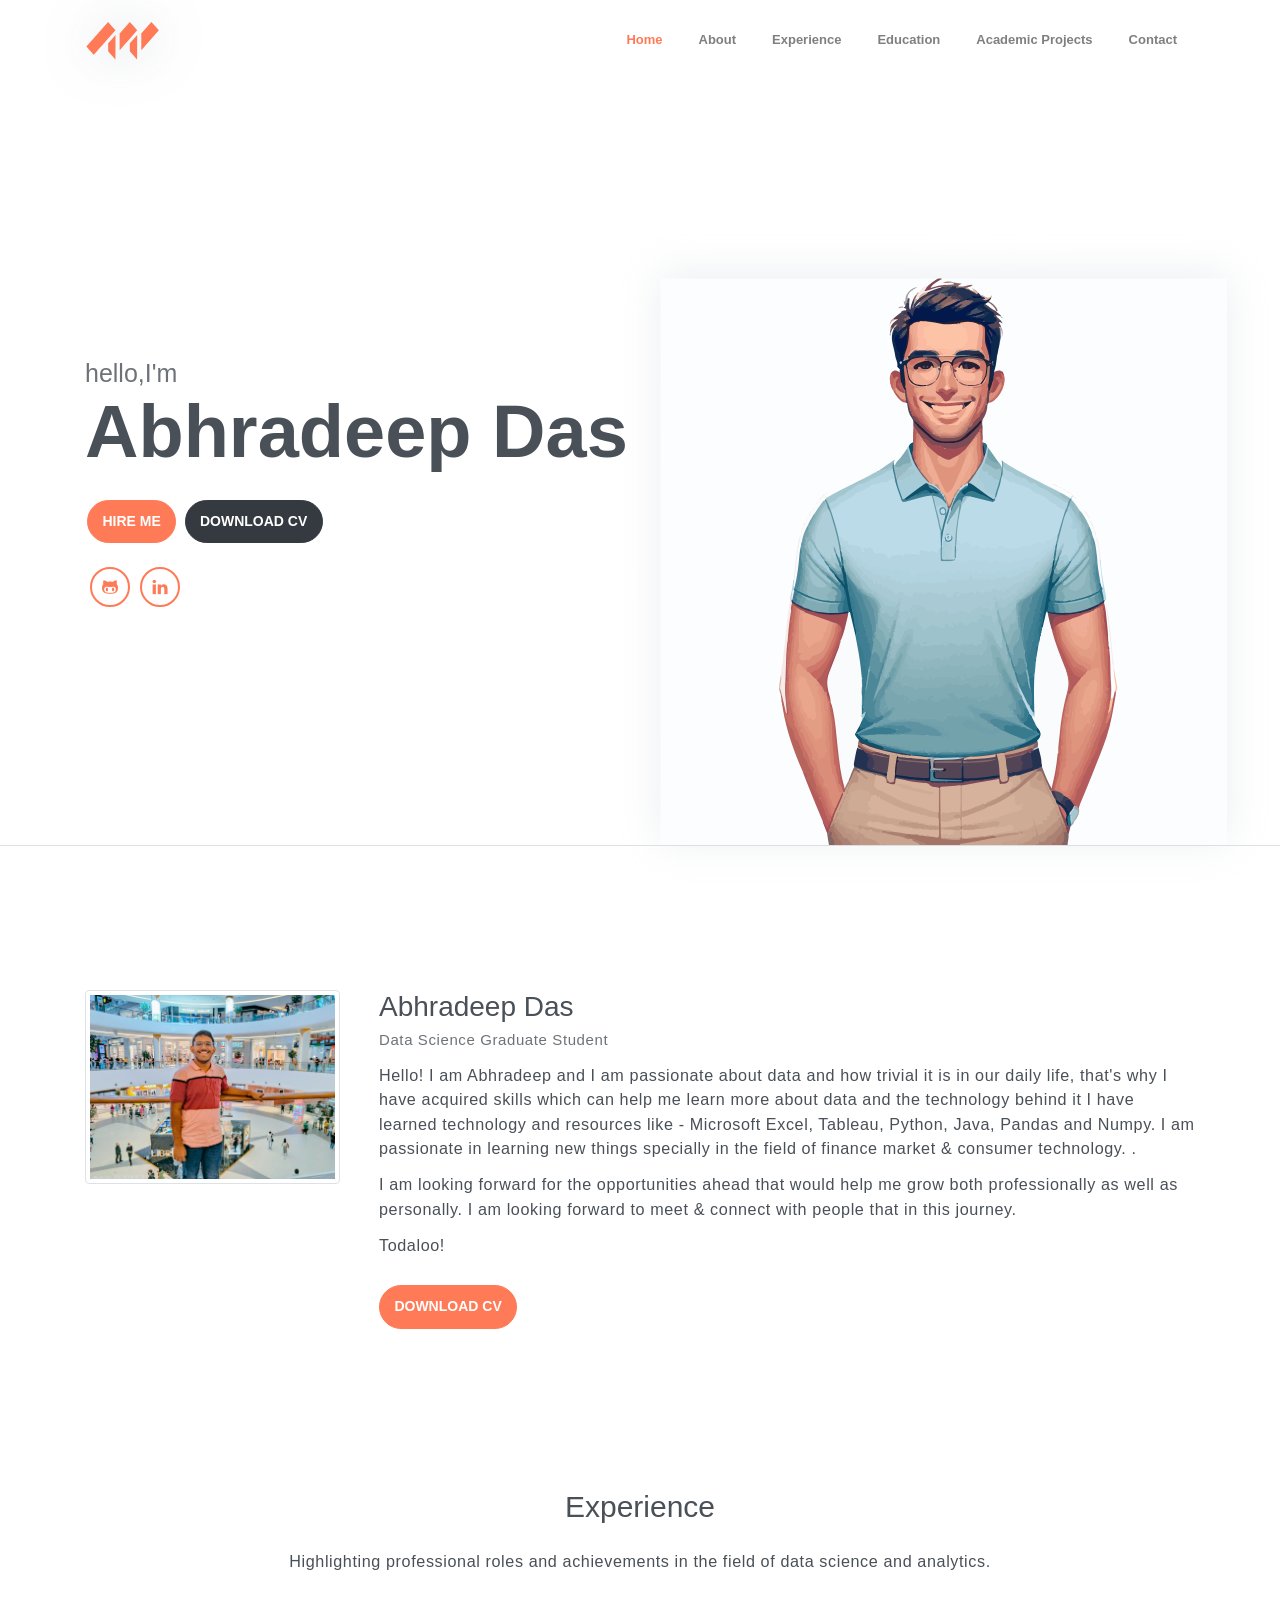
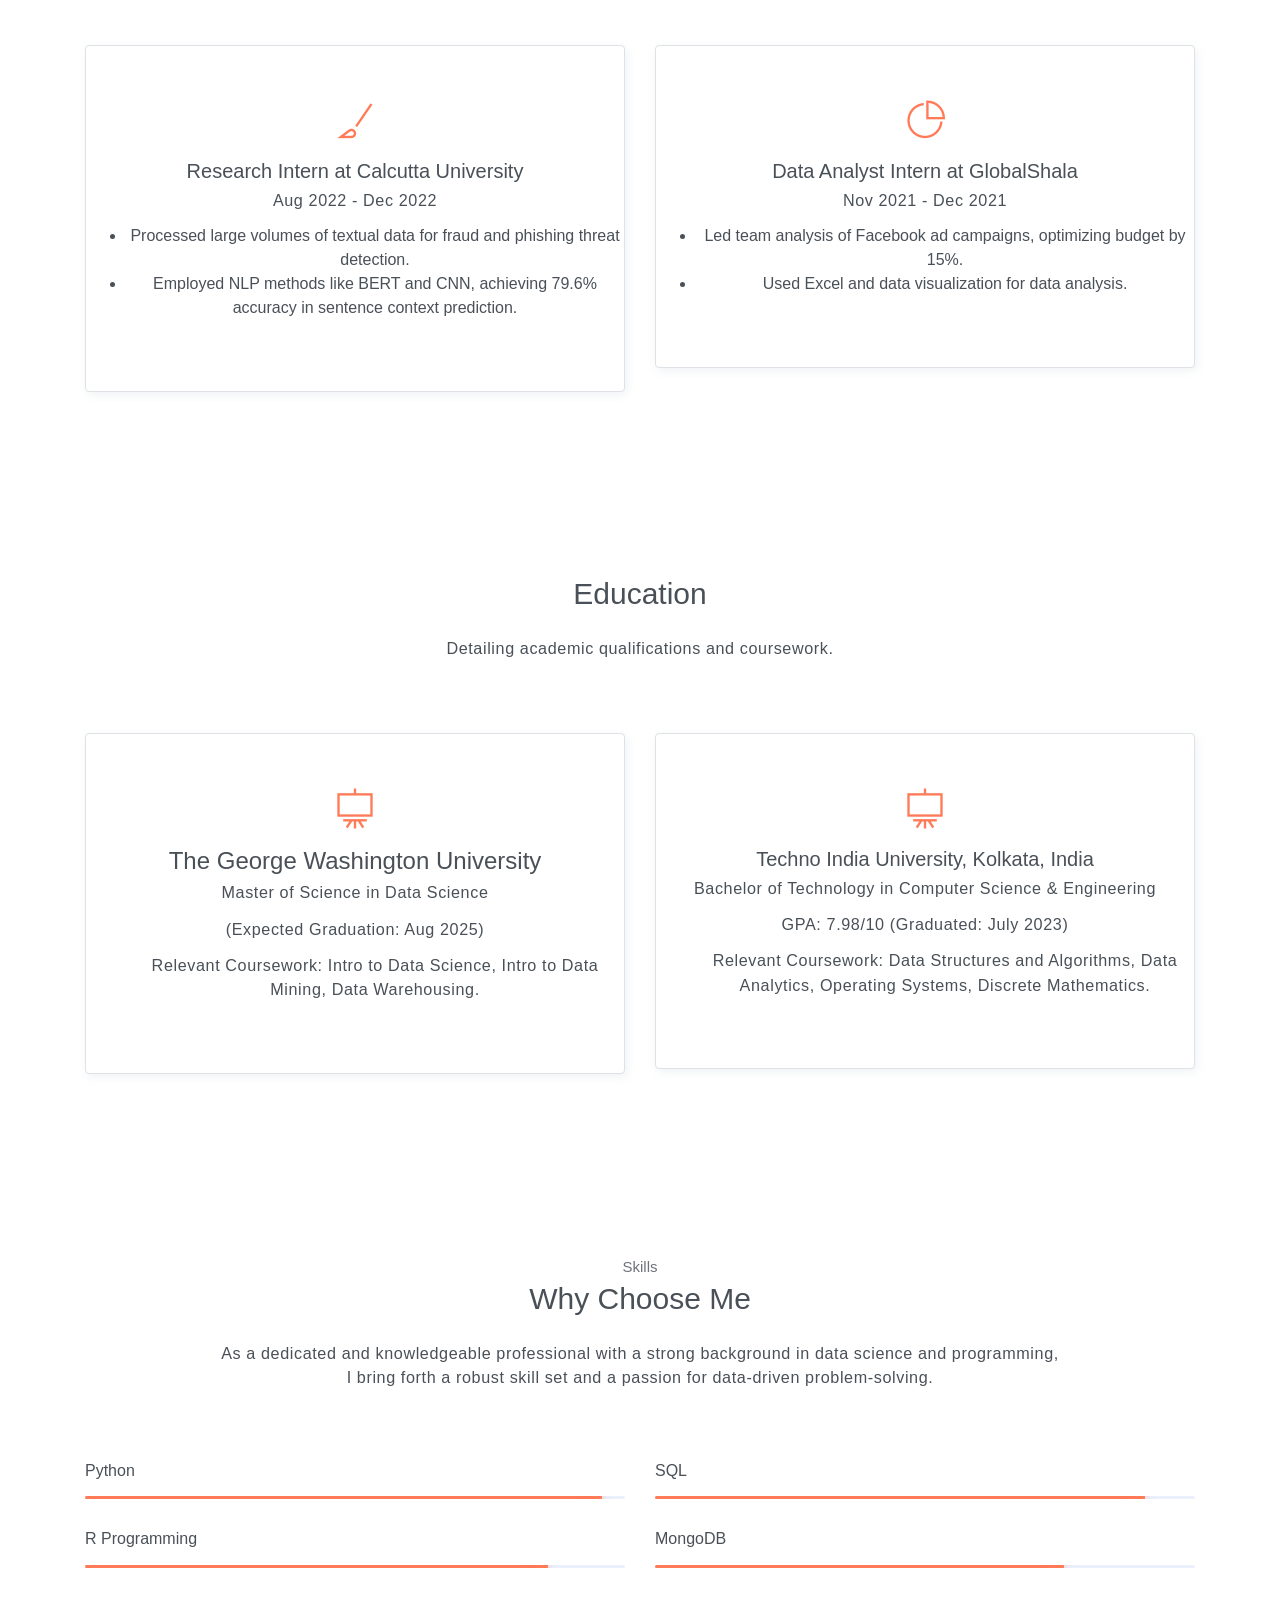
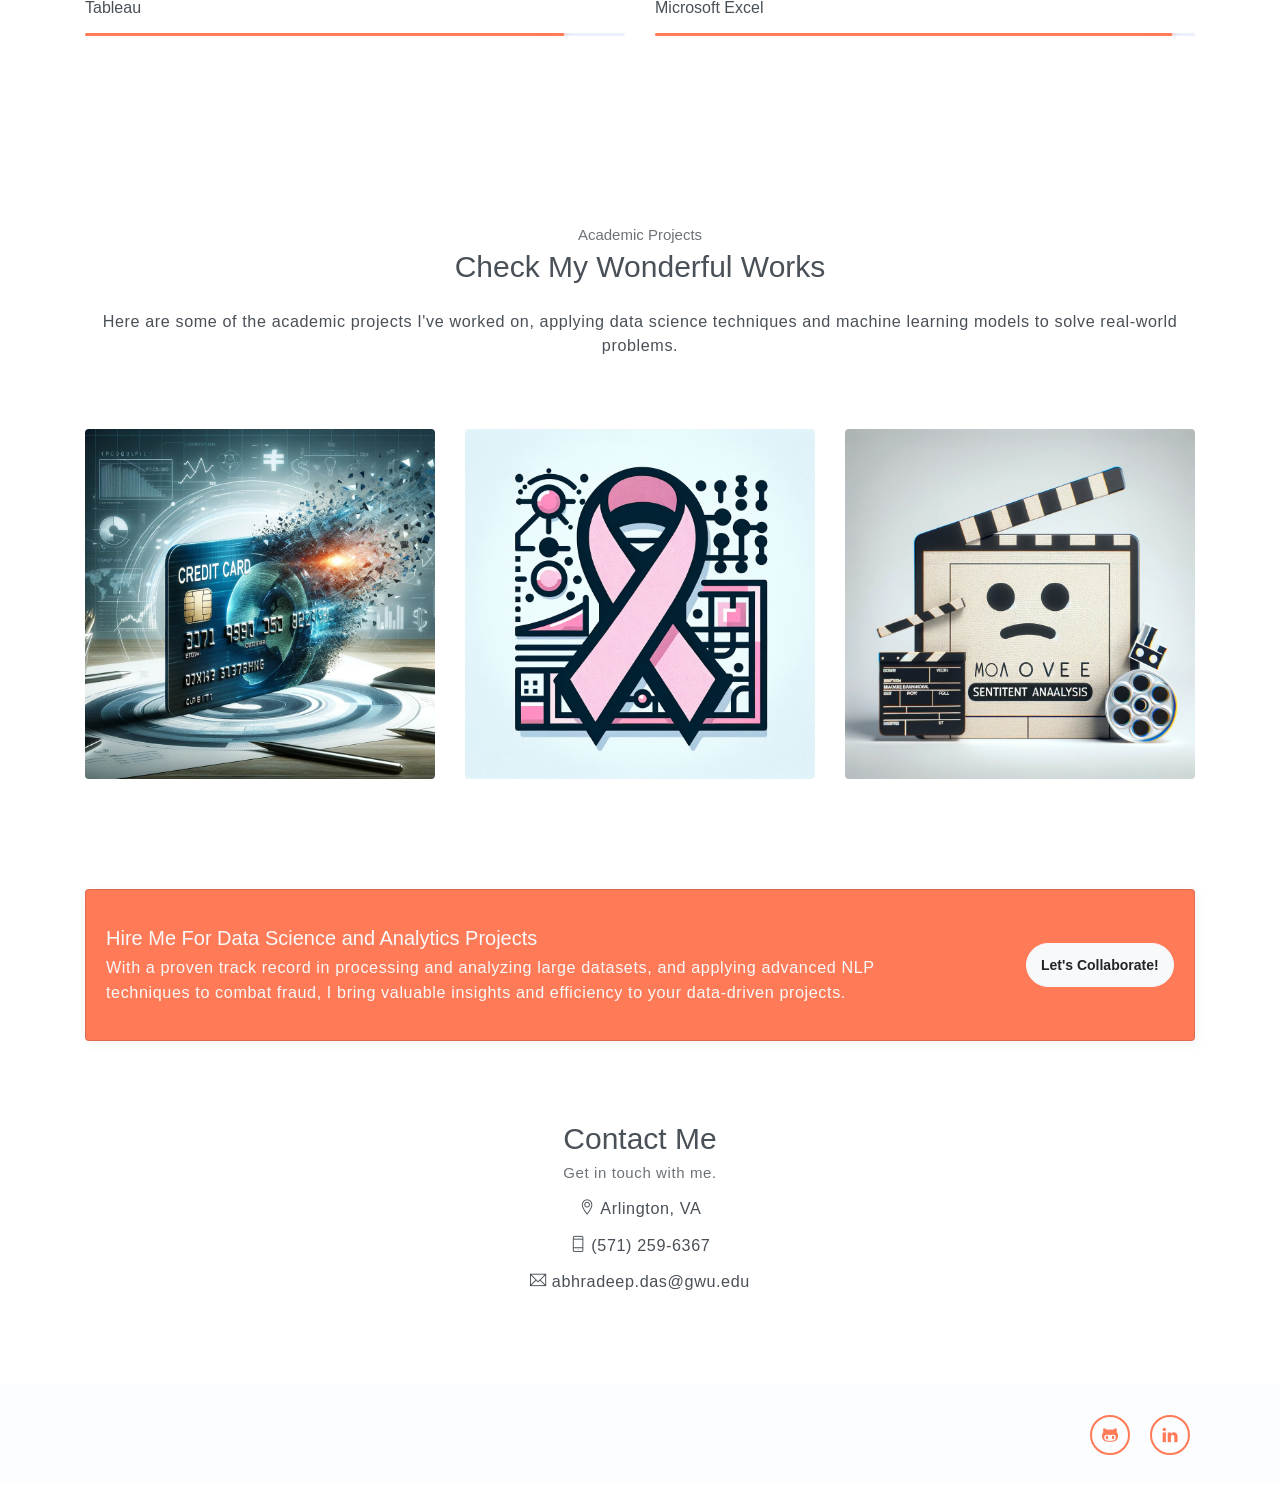
==== commit f28810d0: "Update to contact section" ====
--- a/index.html
+++ b/index.html
@@ -307,28 +307,13 @@
         <div class="container">
             <h2 class="section-title">Contact Me</h2>
             <p class="subtitle">Get in touch with me.</p>
-    
-            <form class="contact-form text-left">
-                <div class="form-group">
-                    <input type="email" class="form-control" placeholder="Your Email" required>
-                </div>
-                <div class="form-group">
-                    <textarea class="form-control" rows="3" placeholder="Your Message"></textarea>
-                </div>
-                <button type="submit" class="btn btn-primary rounded">Send Message</button>
-            </form>
-    
+            
             <div class="contact-info">
                 <p><i class="ti-location-pin"></i> Arlington, VA</p>
                 <p><i class="ti-mobile"></i> (571) 259-6367</p>
                 <p><i class="ti-email"></i> abhradeep.das@gwu.edu</p>
             </div>
         </div>
-    </section>
-    
-        <div id="map">
-            <iframe src="https://snazzymaps.com/embed/61257"></iframe>
-        </div>      
     </section>
     <!-- End of Contact Section -->
 
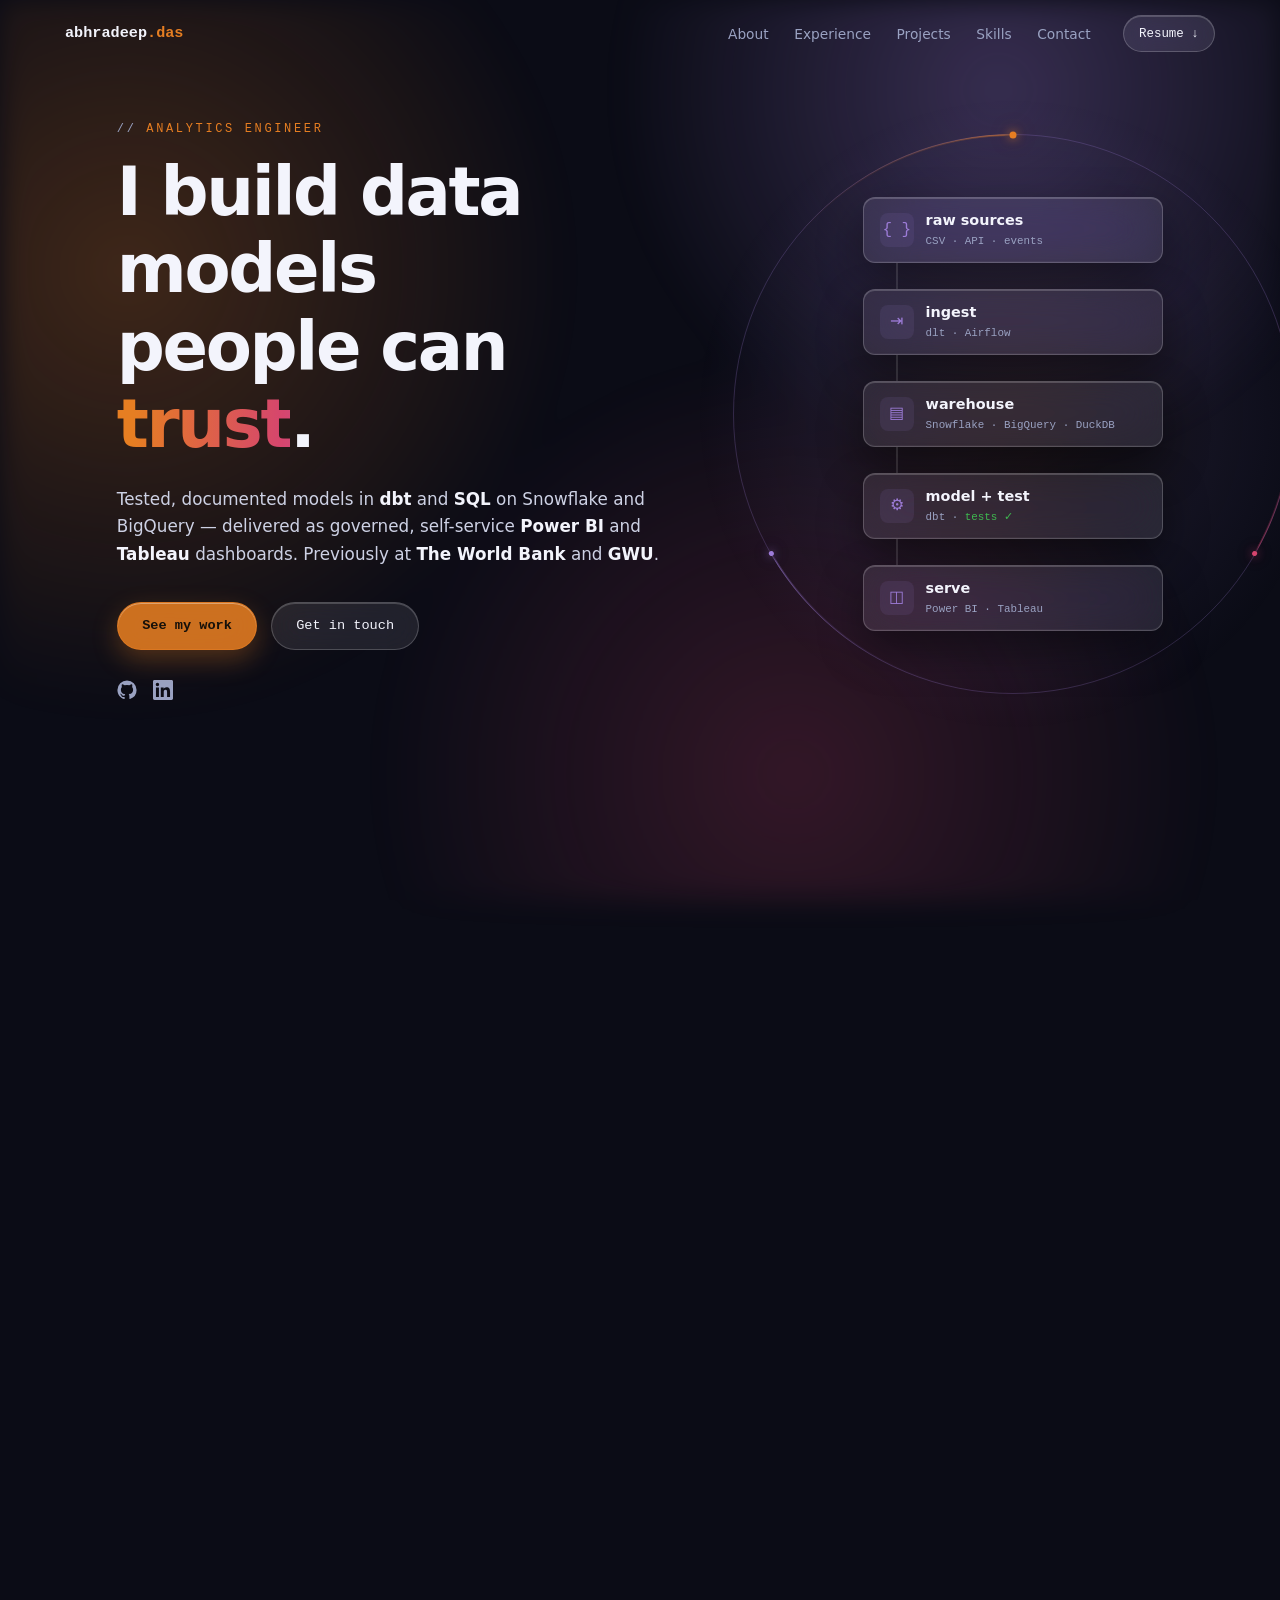
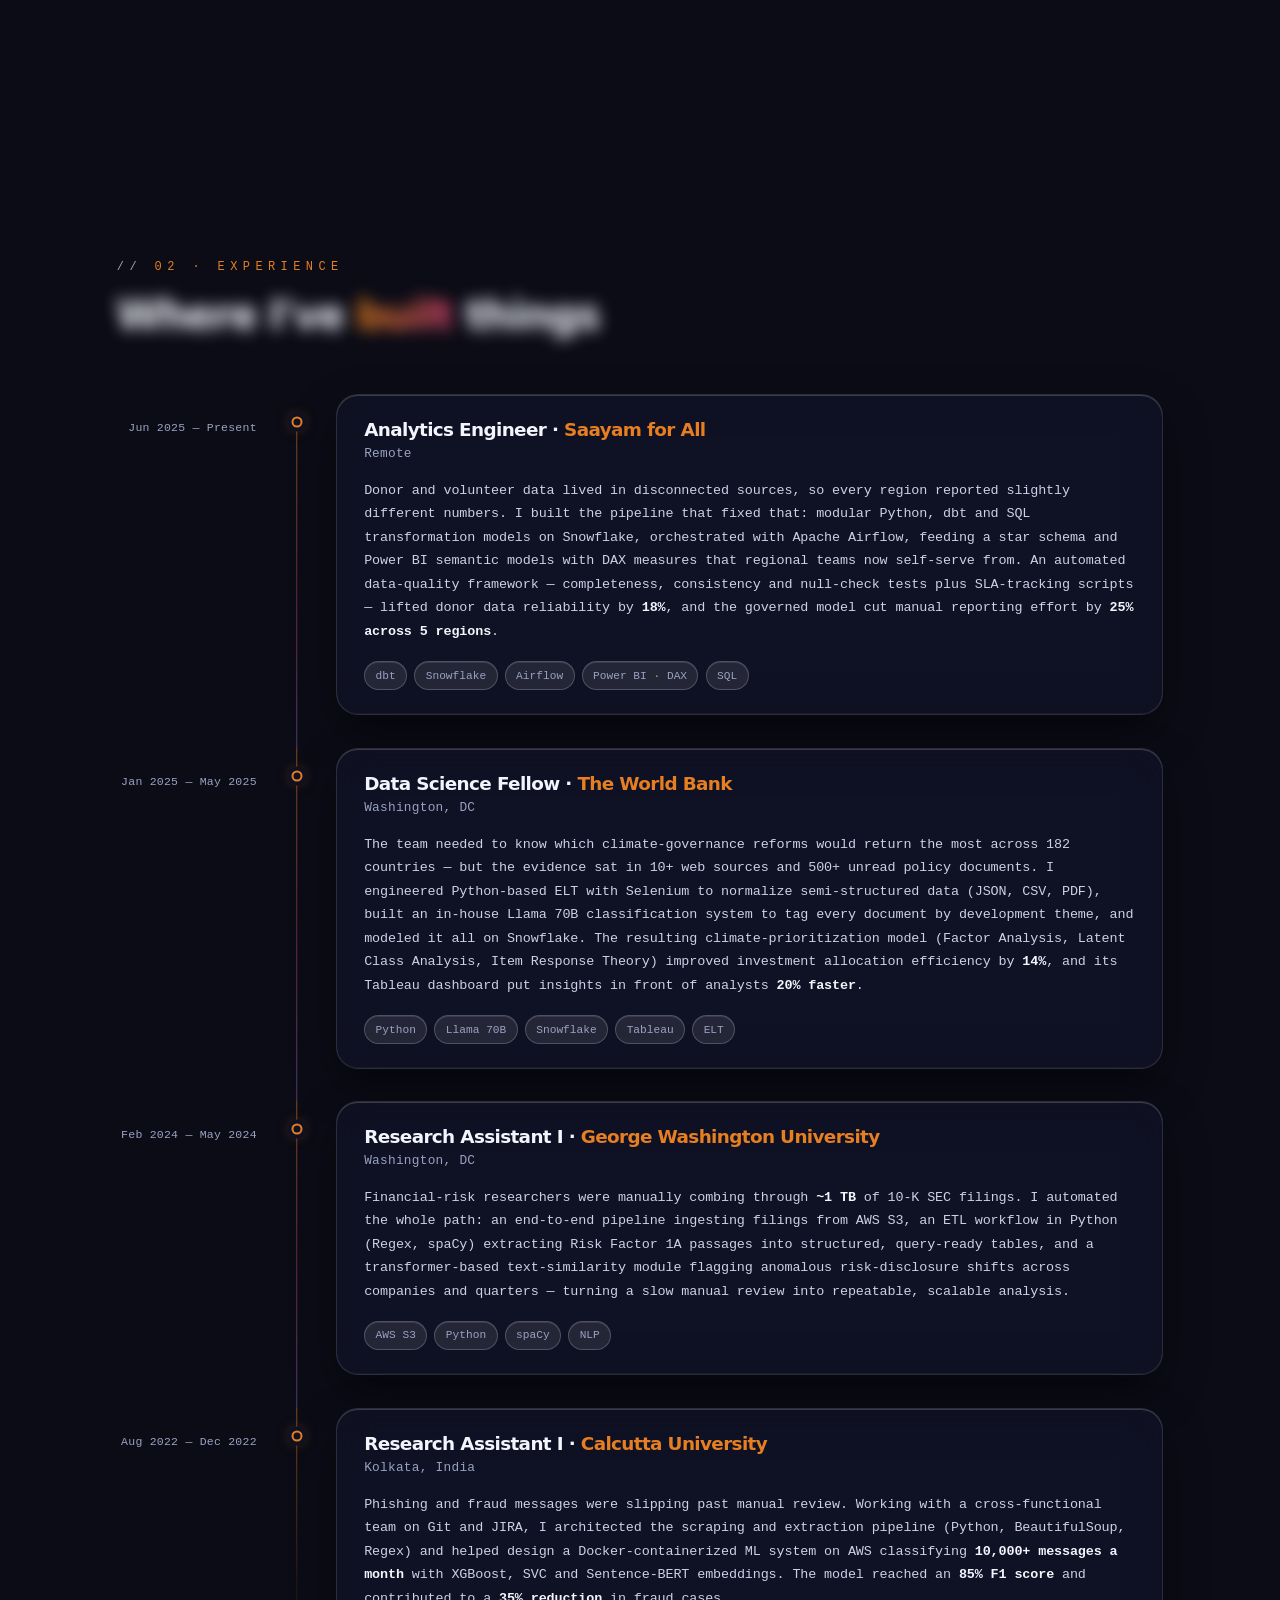
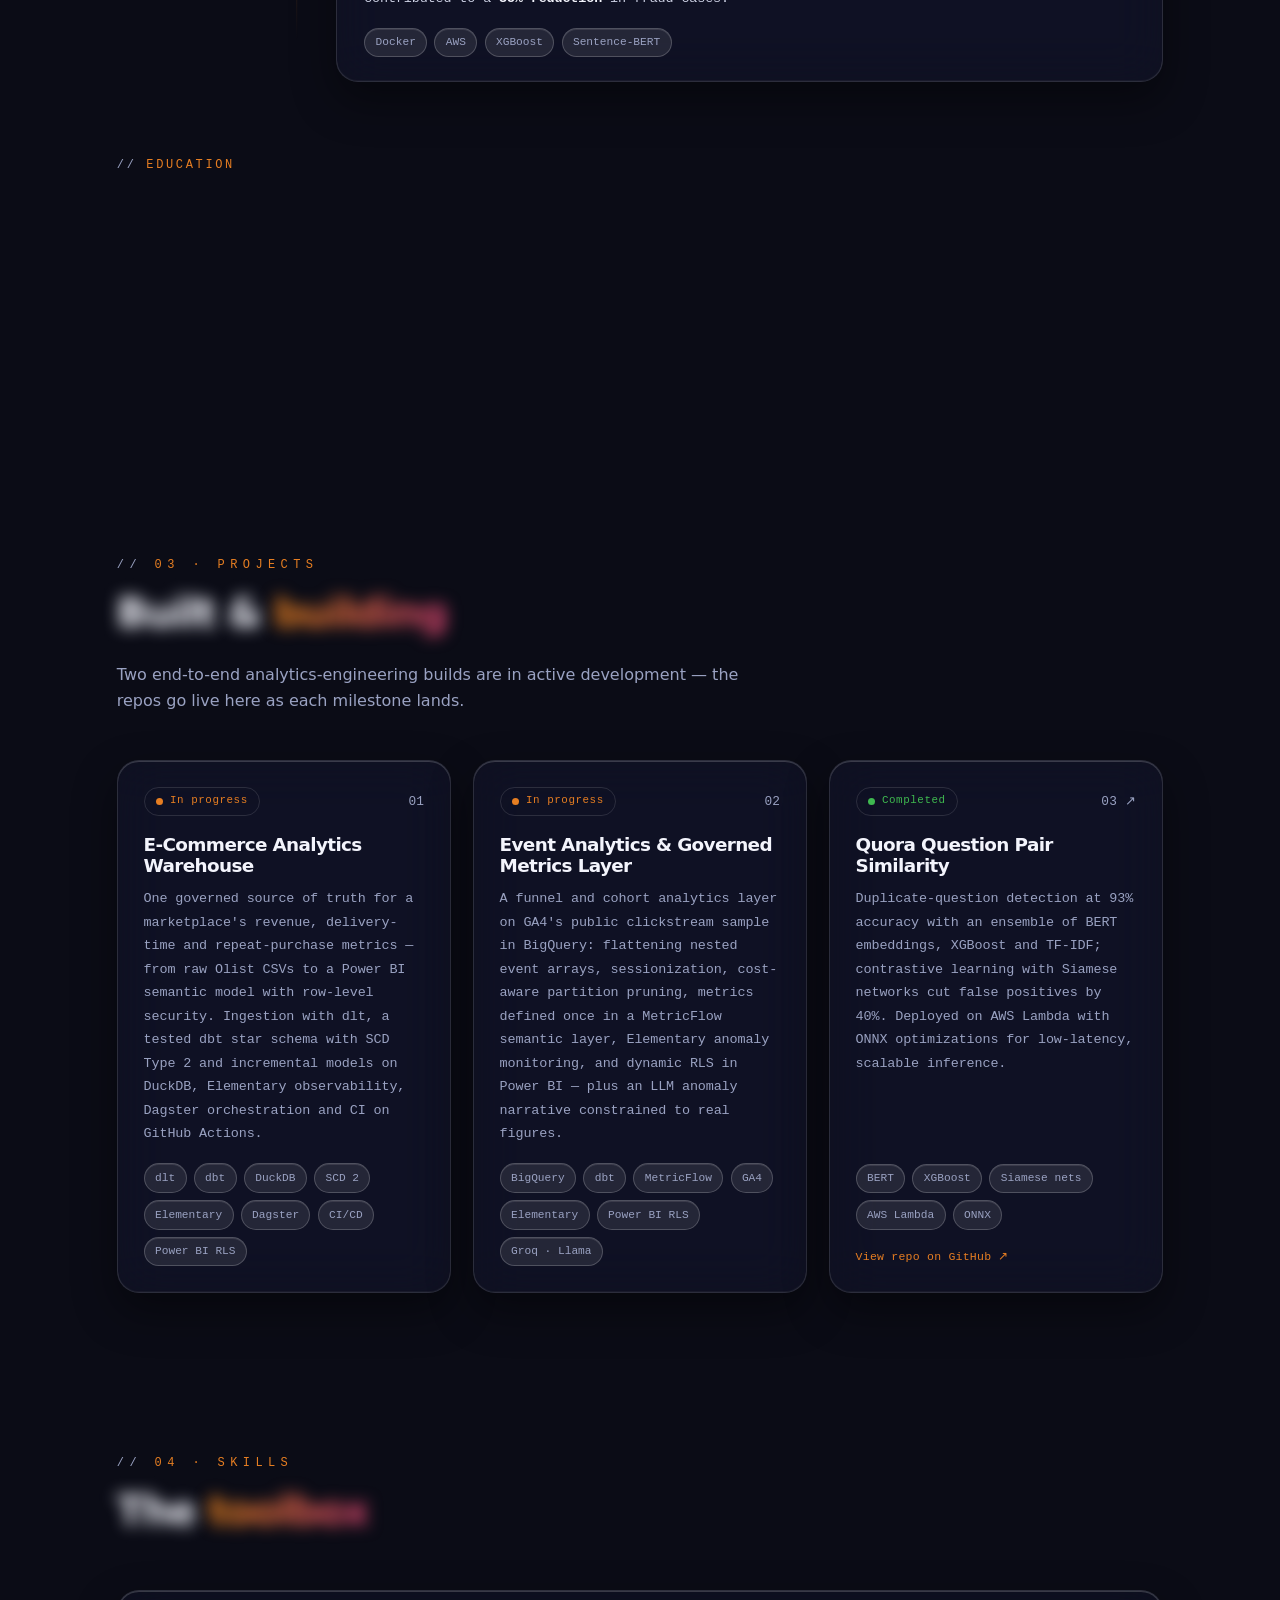
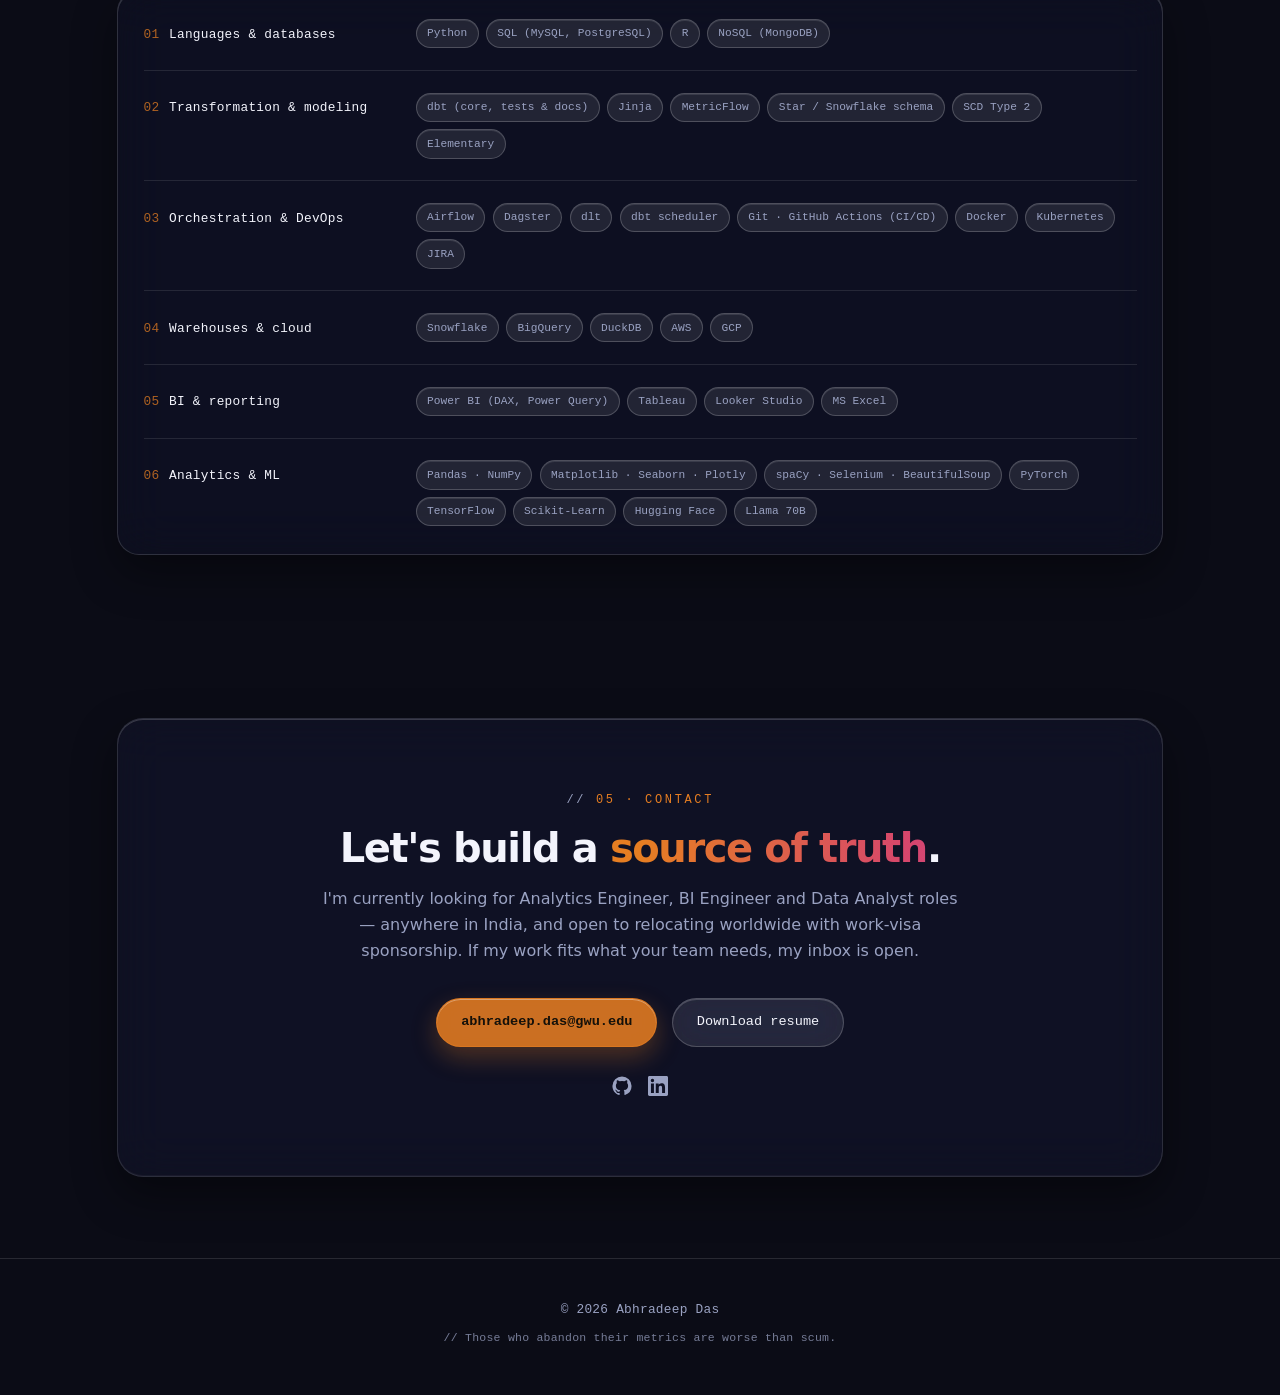
==== commit dc8666d2: "Commiting the main files" ====
--- a/index.html
+++ b/index.html
@@ -1,363 +1,409 @@
 <!DOCTYPE html>
 <html lang="en">
 <head>
-	<meta charset="utf-8">
-    <meta name="viewport" content="width=device-width, initial-scale=1, shrink-to-fit=no">
-    <meta name="description" content="Start your development with Steller landing page.">
-    <meta name="author" content="Devcrud">
-    <title>Abhradeep's Portfolio</title>
-    <!-- font icons -->
-    <link rel="stylesheet" href="assets/vendors/themify-icons/css/themify-icons.css">
-    <!-- Bootstrap + Steller main styles -->
-	<link rel="stylesheet" href="assets/css/steller.css">
+  <meta charset="UTF-8" />
+  <meta name="viewport" content="width=device-width, initial-scale=1.0" />
+  <title>Abhradeep Das — Analytics Engineer</title>
+  <meta name="description" content="Analytics Engineer building tested, documented data models in dbt and SQL, delivered as governed Power BI and Tableau dashboards. Previously at The World Bank and GWU." />
+  <meta property="og:title" content="Abhradeep Das — Analytics Engineer" />
+  <meta property="og:description" content="dbt · SQL · Snowflake · BigQuery · Power BI. Turning multi-source data into one trusted source of truth." />
+  <link rel="icon" href="data:image/svg+xml,<svg xmlns='http://www.w3.org/2000/svg' viewBox='0 0 100 100'><rect width='100' height='100' rx='20' fill='%230B0F14'/><text x='50' y='68' font-size='52' text-anchor='middle' fill='%23E67E22' font-family='monospace' font-weight='bold'>ad</text></svg>" />
+  <link rel="stylesheet" href="style.css" />
 </head>
-<body data-spy="scroll" data-target=".navbar" data-offset="40" id="home">
-
-    <!-- Page navigation -->
-    <nav class="navbar navbar-expand-lg navbar-light fixed-top" data-spy="affix" data-offset-top="0">
-        <div class="container">
-            <a class="navbar-brand" href="#"><img src="assets/imgs/logo.svg" alt=""></a>
-            <button class="navbar-toggler" type="button" data-toggle="collapse" data-target="#navbarSupportedContent" aria-controls="navbarSupportedContent" aria-expanded="false" aria-label="Toggle navigation">
-                <span class="navbar-toggler-icon"></span>
-            </button>
-
-            <div class="collapse navbar-collapse" id="navbarSupportedContent">
-                <ul class="navbar-nav ml-auto align-items-center">
-                    <li class="nav-item">
-                        <a class="nav-link" href="#home">Home</a>
-                    </li>
-                    <li class="nav-item">
-                        <a class="nav-link" href="#about">About</a>
-                    </li>
-                    <li class="nav-item">
-                        <a class="nav-link" href="#experience">Experience</a>
-                    </li>
-                    <li class="nav-item">
-                        <a class="nav-link" href="#education">Education</a>
-                    </li>                   
-                    <li class="nav-item">
-                        <a class="nav-link" href="#projects">Academic Projects</a>
-                    </li>
-                    <li class="nav-item">
-                        <a class="nav-link" href="#contact">Contact</a>
-                    </li>
-                </ul>
-            </div>
-        </div>          
+<body>
+
+  <!-- cursor glow layer -->
+  <div class="cursor-glow" id="cursorGlow" aria-hidden="true"></div>
+
+  <!-- scroll progress -->
+  <div class="scroll-progress" id="scrollProgress" aria-hidden="true"></div>
+
+  <!-- ============ LOADER ============ -->
+  <div class="loader" id="loader" aria-hidden="true">
+    <div class="loader-terminal">
+      <div class="term-bar">
+        <span class="term-dot red"></span><span class="term-dot yellow"></span><span class="term-dot green"></span>
+        <span class="term-title">abhradeep@portfolio: ~</span>
+      </div>
+      <div class="term-body">
+        <p class="loader-line" style="--i:0"><span class="term-user">abhradeep@portfolio</span><span class="term-path">:~$</span> dbt build --select portfolio</p>
+        <p class="loader-line" style="--i:1">Running 4 models, 12 tests ...</p>
+        <p class="loader-line" style="--i:2">Completed successfully &nbsp;<span class="ok">PASS=16 WARN=0 ERROR=0</span></p>
+        <p class="loader-line dim" style="--i:3">-- Those who abandon their metrics are worse than scum.</p>
+        <p class="loader-line" style="--i:4"><span class="term-user">abhradeep@portfolio</span><span class="term-path">:~$</span> <span class="term-cursor"></span></p>
+      </div>
+    </div>
+  </div>
+
+  <!-- ============ NAV ============ -->
+  <header class="nav" id="nav">
+    <a class="nav-logo" href="#top" aria-label="Home">abhradeep<span class="accent">.das</span></a>
+    <nav class="nav-links" id="navLinks" aria-label="Primary">
+      <a href="#about">About</a>
+      <a href="#experience">Experience</a>
+      <a href="#projects">Projects</a>
+      <a href="#skills">Skills</a>
+      <a href="#contact">Contact</a>
     </nav>
-    <!-- End of page navibation -->
-
-    <!-- Page Header -->
-    <header class="header" id="home">
-        <div class="container">
-            <div class="infos">
-                <h6 class="subtitle">hello,I'm</h6>
-                <h6 class="title">Abhradeep Das</h6>
-                <p></p>
-
-                <div class="buttons pt-3">
-                    <button id="hireMeButton" class="btn btn-primary rounded">HIRE ME</button>
-                    <a href="https://drive.google.com/file/d/1tbrlki3ZvOoKZaXg5imWHe8x_TBh8B3K/view?usp=sharing" target="_blank" class="btn btn-dark rounded">DOWNLOAD CV</a>
-                </div>      
-
-                <div class="socials mt-4">
-                    <a class="social-item" href="https://github.com/abhradeepd"><i class="ti-github"></i></a>
-                    <a class="social-item" href="https://www.linkedin.com/in/abhradeep-das-ds09ji3/"><i class="ti-linkedin"></i></a>
-                </div>
-            </div>              
-            <div class="img-holder">
-                <img src="assets/imgs/two.svg" alt="">
-            </div>      
-        </div>  
-    </header>
-    <!-- End of Page Header -->
-    
-    <!-- About section -->
-    <section id="about" class="section mt-3">
-        <div class="container mt-5">
-            <div class="row text-center text-md-left">
-                <div class="col-md-3">
-                    <img src="assets/imgs/hello.jpeg" alt="" class="img-thumbnail mb-4">
-                </div>
-                <div class="pl-md-4 col-md-9">
-                    <h6 class="title">Abhradeep Das</h6>
-                    <p class="subtitle">Data Science Graduate Student</p>
-                    <p>Hello!
-                        I am Abhradeep and I am passionate about data and how trivial it is in our daily life, that's why I have acquired skills which can help me learn more about data and the technology behind it I have learned technology and resources like - Microsoft Excel, Tableau, Python, Java, Pandas and Numpy. I am passionate in learning new things specially in the field of finance market & consumer technology. .</p>
-                    <p>I am looking forward for the opportunities ahead that would help me grow both professionally as well as personally. I am looking forward to meet & connect with people that in this journey.</p>
-                    <p>Todaloo!</p>
-                    <a href="https://drive.google.com/file/d/1tbrlki3ZvOoKZaXg5imWHe8x_TBh8B3K/view?usp=sharing" target="_blank" class="btn btn-primary rounded mt-3">DOWNLOAD CV</a>                   
-                </div>
-            </div>
-        </div>
-    </section>
-
-    <!-- Service section -->
-    <section id="experience" class="section">
-        <div class="container text-center">
-            <h6 class="section-title mb-4">Experience</h6>
-            <p class="mb-5 pb-4">Highlighting professional roles and achievements in the field of data science and analytics.</p>
-    
-            <div class="row">
-                <div class="col-sm-6 col-md-6 mb-4">
-                    <div class="custom-card card border">
-                        <div class="card-body">
-                            <i class="icon ti-brush"></i>
-                            <h5>Research Intern at Calcutta University</h5>
-                            <p>Aug 2022 - Dec 2022</p>
-                            <ul>
-                                <li>Processed large volumes of textual data for fraud and phishing threat detection.</li>
-                                <li>Employed NLP methods like BERT and CNN, achieving 79.6% accuracy in sentence context prediction.</li>
-                            </ul>
-                        </div>
-                    </div>
-                </div>
-                <div class="col-sm-6 col-md-6 mb-4">
-                    <div class="custom-card card border">
-                        <div class="card-body">
-                            <i class="icon ti-pie-chart"></i>
-                            <h5>Data Analyst Intern at GlobalShala</h5>
-                            <p>Nov 2021 - Dec 2021</p>
-                            <ul>
-                                <li>Led team analysis of Facebook ad campaigns, optimizing budget by 15%.</li>
-                                <li>Used Excel and data visualization for data analysis.</li>
-                            </ul>
-                        </div>
-                    </div>
-                </div>
-            </div>
-        </div>
-    </section>
-    
-    <!-- End of Section -->
-
-    <!-- Education Section -->
-
-    <section id="education" class="section">
-        <div class="container text-center">
-            <h6 class="section-title mb-4">Education</h6>
-            <p class="mb-5 pb-4">Detailing academic qualifications and coursework.</p>
-    
-            <div class="row">
-                <div class="col-sm-6 col-md-6 mb-4">
-                    <div class="custom-card card border">
-                        <div class="card-body">
-                            <i class="icon ti-blackboard"></i>
-                            <h4>The George Washington University</h4>
-                            <p>Master of Science in Data Science</p>
-                            <p>(Expected Graduation: Aug 2025)</p>
-                            <ul>
-                                <p class="centered-text">Relevant Coursework: Intro to Data Science, Intro to Data Mining, Data Warehousing.</p>
-
-                            </ul>
-                        </div>
-                    </div>
-                </div>
-                <div class="col-sm-6 col-md-6 mb-4">
-                    <div class="custom-card card border">
-                        <div class="card-body">
-                            <i class="icon ti-blackboard"></i>
-                            <h5>Techno India University, Kolkata, India</h5>
-                            <p>Bachelor of Technology in Computer Science & Engineering</p>
-                            <p>GPA: 7.98/10 (Graduated: July 2023)</p>
-                            <ul>
-                                <p class="centered-text">Relevant Coursework: Data Structures and Algorithms, Data Analytics, Operating Systems, Discrete Mathematics.</p>
-                            </ul>
-                        </div>
-                    </div>
-                </div>
-            </div>
-        </div>
-    </section>
-
-    <!-- End of Section -->
-    
-    <!-- Skills section -->
-    <section class="section">
-        <div class="container text-center">
-            <h6 class="subtitle">Skills</h6>
-            <h6 class="section-title mb-4">Why Choose Me</h6>
-            <p class="mb-5 pb-4">As a dedicated and knowledgeable professional with a strong background in data science and programming, <br> I bring forth a robust skill set and a passion for data-driven problem-solving.</p>
-    
-            <div class="row text-left">
-                <!-- Existing skills -->
-                <div class="col-sm-6">
-                    <h6 class="mb-3">Python</h6>
-                    <div class="progress">
-                        <div class="progress-bar bg-primary" role="progressbar" style="width: 95%;" aria-valuenow="95" aria-valuemin="0" aria-valuemax="100"><span>95%</span></div>
-                    </div>
-                </div>
-                <div class="col-sm-6">
-                    <h6 class="mb-3">SQL</h6>
-                    <div class="progress">
-                        <div class="progress-bar bg-primary" role="progressbar" style="width: 90%;" aria-valuenow="90" aria-valuemin="0" aria-valuemax="100"><span>90%</span></div>
-                    </div>
-                </div>
-                <div class="col-sm-6">
-                    <h6 class="mb-3">R Programming</h6>
-                    <div class="progress">
-                        <div class="progress-bar bg-primary" role="progressbar" style="width: 85%;" aria-valuenow="85" aria-valuemin="0" aria-valuemax="100"><span>85%</span></div>
-                    </div>
-                </div>
-                <div class="col-sm-6">
-                    <h6 class="mb-3">MongoDB</h6>
-                    <div class="progress">
-                        <div class="progress-bar bg-primary" role="progressbar" style="width: 75%;" aria-valuenow="75" aria-valuemin="0" aria-valuemax="100"><span>75%</span></div>
-                    </div>
-                </div>
-                <!-- New skills -->
-                <div class="col-sm-6">
-                    <h6 class="mb-3">Tableau</h6>
-                    <div class="progress">
-                        <div class="progress-bar bg-primary" role="progressbar" style="width: 88%;" aria-valuenow="88" aria-valuemin="0" aria-valuemax="100"><span>88%</span></div>
-                    </div>
-                </div>
-                <div class="col-sm-6">
-                    <h6 class="mb-3">Microsoft Excel</h6>
-                    <div class="progress">
-                        <div class="progress-bar bg-primary" role="progressbar" style="width: 95%;" aria-valuenow="92" aria-valuemin="0" aria-valuemax="100"><span>92%</span></div>
-                    </div>
-                </div>
-            </div>  
-        </div>
-    </section>
-    
-    <!-- End of Skills sections -->
-
-    <!-- Portfolio section -->
-    <section id="projects" class="section">
-        <div class="container text-center">
-            <h6 class="subtitle">Academic Projects</h6>
-            <h6 class="section-title mb-4">Check My Wonderful Works</h6>
-            <p class="mb-5 pb-4">Here are some of the academic projects I've worked on, applying data science techniques and machine learning models to solve real-world problems.</p>
-    
-            <div class="row">
-                <div class="col-sm-4">
-                    <div class="img-wrapper">
-                        <!-- Replace with the actual image of the project if available -->
-                        <img src="assets/imgs/cdc.png" alt="Credit Card Churn Reduction">
-                        <div class="overlay">
-                            <div class="overlay-infos">
-                                <h5>Credit Card Churn Reduction</h5>
-                                <p>Implemented machine learning models to mitigate revenue loss and decrease customer attrition for banks.</p>
-                                <a href="javascript:void(0)"><i class="ti-zoom-in"></i></a>
-                                <a href="javascript:void(0)"><i class="ti-link"></i></a>
-                            </div>  
-                        </div>
-                    </div>                  
-                </div>
-                <div class="col-sm-4">
-                    <div class="img-wrapper">
-                        <!-- Replace with the actual image of the project if available -->
-                        <img src="assets/imgs/bcc.png" alt="Breast Cancer Detection">
-                        <div class="overlay">
-                            <div class="overlay-infos">
-                                <h5>Breast Cancer Detection</h5>
-                                <p>Developed a robust model for the early identification of breast cancer using data analysis techniques.</p>
-                                <a href="javascript:void(0)"><i class="ti-zoom-in"></i></a>
-                                <a href="javascript:void(0)"><i class="ti-link"></i></a>
-                            </div>                              
-                        </div>
-                    </div>                  
-                </div>
-                <div class="col-sm-4">
-                    <div class="img-wrapper">
-                        <!-- Replace with the actual image of the project if available -->
-                        <img src="assets/imgs/msa.png" alt="Sentiment Analysis">
-                        <div class="overlay">
-                            <div class="overlay-infos">
-                                <h5>Sentiment Analysis using Movie Reviews</h5>
-                                <p>Applied logistic regression and SGDC models on IMDb data to analyze movie review sentiments.</p>
-                                <a href="javascript:void(0)"><i class="ti-zoom-in"></i></a>
-                                <a href="javascript:void(0)"><i class="ti-link"></i></a>
-                            </div>  
-                        </div>
-                    </div>                  
-                </div>
-            </div>
-    
-        </div>
-    </section>
-    
-    <!-- End of portfolio section -->
-
-    <!-- Hire me section -->
-    <section class="bg-gray p-0 section">
-        <div class="container">
-            <div class="card bg-primary">
-                <div class="card-body text-light">
-                    <div class="row align-items-center">
-                        <div class="col-sm-9 text-center text-sm-left">
-                            <h5 class="mt-3">Hire Me For Data Science and Analytics Projects</h5>
-                            <p class="mb-3">With a proven track record in processing and analyzing large datasets, and applying advanced NLP techniques to combat fraud, I bring valuable insights and efficiency to your data-driven projects.</p>
-                        </div>
-                        <div class="col-sm-3 text-center text-sm-right">
-                            <button class="btn btn-light rounded">Let's Collaborate!</button>
-                        </div>
-                    </div>
-                </div> 
-            </div>
-        </div>
-    </section>
-     
-    <!-- End od Hire me section. -->
-
-    <!-- Contact Section -->
-    <section id="contact" class="section text-center">
-        <div class="container">
-            <h2 class="section-title">Contact Me</h2>
-            <p class="subtitle">Get in touch with me.</p>
-            
-            <div class="contact-info">
-                <p><i class="ti-location-pin"></i> Arlington, VA</p>
-                <p><i class="ti-mobile"></i> (571) 259-6367</p>
-                <p><i class="ti-email"></i> abhradeep.das@gwu.edu</p>
-            </div>
-        </div>
-    </section>
-    <!-- End of Contact Section -->
-
-    <!-- Page Footer -->
-    <footer class="page-footer">
-        <div class="container">
-            <div class="row align-items-center">
-                <div class="col-sm-6">
-                </div>
-                <div class="col-sm-6">
-                    <div class="socials" style="display: flex; justify-content: center; gap: 10px;">
-                        <a class="social-item" href="https://github.com/abhradeepd" style="margin-right: 5px;">
-                            <i class="ti-github"></i>
-                        </a>
-                        <a class="social-item" href="https://www.linkedin.com/in/abhradeep-das-ds09ji3/" style="margin-left: 5px;">
-                            <i class="ti-linkedin"></i>
-                        </a>
-                    </div>
-                </div>                
-                </div>
-            </div>
-        </div>
-    </footer> 
-    <!-- End of page footer -->
-	
-	<!-- core  -->
-    <script src="assets/vendors/jquery/jquery-3.4.1.js"></script>
-    <script src="assets/vendors/bootstrap/bootstrap.bundle.js"></script>
-    <!-- bootstrap 3 affix -->
-	<script src="assets/vendors/bootstrap/bootstrap.affix.js"></script>
-
-    <!-- steller js -->
-    <script src="assets/js/steller.js"></script>
-
-    <script>
-        document.getElementById('hireMeButton').addEventListener('click', function() {
-            var email = 'your-email@example.com'; // Replace with your email
-            var subject = encodeURIComponent('Hire Inquiry');
-            var emailBody = encodeURIComponent('Hello,\n\nI would like to discuss...'); // Predefined email body
-            var gmailUrl = `https://mail.google.com/mail/?view=cm&fs=1&to=${email}&su=${subject}&body=${emailBody}`;
-    
-            window.open(gmailUrl, '_blank');
-        });
-    </script>
-    
+    <a class="btn btn-small" href="assets/Abhradeep_Das_AE.pdf" download="Abhradeep_Das_AE.pdf">Resume ↓</a>
+    <button class="nav-burger" id="navBurger" aria-label="Open menu" aria-expanded="false">
+      <span></span><span></span>
+    </button>
+  </header>
+
+  <main id="top">
+
+    <!-- ============ HERO ============ -->
+    <section class="hero">
+      <div class="hero-inner">
+        <div class="hero-copy">
+          <p class="eyebrow rise" style="--d:0">Analytics Engineer</p>
+          <h1 class="rise" style="--d:1">I build data models<br />people can <span class="accent-grad">trust</span>.</h1>
+          <p class="hero-sub rise" style="--d:2">
+            Tested, documented models in <strong>dbt</strong> and <strong>SQL</strong> on Snowflake and BigQuery —
+            delivered as governed, self-service <strong>Power BI</strong> and <strong>Tableau</strong> dashboards.
+            Previously at <strong>The World Bank</strong> and <strong>GWU</strong>.
+          </p>
+          <div class="hero-cta rise" style="--d:3">
+            <a class="btn btn-primary" href="#projects">See my work</a>
+            <a class="btn btn-ghost" href="mailto:abhradeep.das@gwu.edu">Get in touch</a>
+          </div>
+          <div class="hero-socials rise" style="--d:4">
+            <a href="https://github.com/abhradeepd" target="_blank" rel="noopener" aria-label="GitHub">
+              <svg viewBox="0 0 24 24" width="20" height="20" fill="currentColor"><path d="M12 .5A11.5 11.5 0 0 0 .5 12c0 5.08 3.29 9.39 7.86 10.91.58.11.79-.25.79-.56v-2c-3.2.7-3.87-1.54-3.87-1.54-.53-1.33-1.28-1.69-1.28-1.69-1.04-.71.08-.7.08-.7 1.15.08 1.76 1.18 1.76 1.18 1.03 1.75 2.69 1.25 3.34.95.1-.74.4-1.25.72-1.53-2.55-.29-5.23-1.28-5.23-5.68 0-1.25.45-2.28 1.18-3.08-.12-.29-.51-1.46.11-3.05 0 0 .96-.31 3.16 1.18a11 11 0 0 1 5.76 0c2.2-1.49 3.16-1.18 3.16-1.18.62 1.59.23 2.76.11 3.05.74.8 1.18 1.83 1.18 3.08 0 4.41-2.69 5.38-5.25 5.67.41.35.77 1.04.77 2.1v3.11c0 .31.21.68.8.56A11.5 11.5 0 0 0 23.5 12 11.5 11.5 0 0 0 12 .5Z"/></svg>
+            </a>
+            <a href="https://www.linkedin.com/in/abhradeep-das-ds09ji3/" target="_blank" rel="noopener" aria-label="LinkedIn">
+              <svg viewBox="0 0 24 24" width="20" height="20" fill="currentColor"><path d="M20.45 20.45h-3.56v-5.57c0-1.33-.02-3.04-1.85-3.04-1.85 0-2.14 1.45-2.14 2.94v5.67H9.34V9h3.42v1.56h.05c.48-.9 1.64-1.85 3.37-1.85 3.6 0 4.27 2.37 4.27 5.46v6.28ZM5.34 7.43a2.06 2.06 0 1 1 0-4.13 2.06 2.06 0 0 1 0 4.13ZM7.12 20.45H3.55V9h3.57v11.45ZM22.22 0H1.77C.79 0 0 .77 0 1.72v20.55C0 23.23.79 24 1.77 24h20.45c.98 0 1.78-.77 1.78-1.73V1.72C24 .77 23.2 0 22.22 0Z"/></svg>
+            </a>
+          </div>
+        </div>
+
+        <!-- Signature: animated pipeline -->
+        <div class="hero-pipeline rise" style="--d:2" aria-hidden="true">
+          <div class="hero-eclipse">
+            <span class="ring-orbit">
+              <span class="bead-arm arm-ember"><span class="ring-bead"></span></span>
+              <span class="bead-arm arm-rose" style="--rot:120deg"><span class="ring-bead bead-rose"></span></span>
+              <span class="bead-arm arm-lav" style="--rot:240deg"><span class="ring-bead bead-lav"></span></span>
+            </span>
+          </div>
+          <div class="pipe-node" style="--n:0">
+            <span class="pipe-icon">{ }</span>
+            <span class="pipe-label">raw sources</span>
+            <span class="pipe-sub">CSV · API · events</span>
+          </div>
+          <div class="pipe-link" style="--n:0"><span class="pulse"></span></div>
+          <div class="pipe-node" style="--n:1">
+            <span class="pipe-icon">⇥</span>
+            <span class="pipe-label">ingest</span>
+            <span class="pipe-sub">dlt · Airflow</span>
+          </div>
+          <div class="pipe-link" style="--n:1"><span class="pulse"></span></div>
+          <div class="pipe-node pipe-node-wide" style="--n:2">
+            <span class="pipe-icon">▤</span>
+            <span class="pipe-label">warehouse</span>
+            <span class="pipe-sub">Snowflake · BigQuery · DuckDB</span>
+          </div>
+          <div class="pipe-link" style="--n:2"><span class="pulse"></span></div>
+          <div class="pipe-node" style="--n:3">
+            <span class="pipe-icon">⚙</span>
+            <span class="pipe-label">model + test</span>
+            <span class="pipe-sub">dbt · <span class="tests-badge" id="testsBadge">tests ✓</span></span>
+          </div>
+          <div class="pipe-link" style="--n:3"><span class="pulse"></span></div>
+          <div class="pipe-node" style="--n:4">
+            <span class="pipe-icon">◫</span>
+            <span class="pipe-label">serve</span>
+            <span class="pipe-sub">Power BI · Tableau</span>
+          </div>
+        </div>
+      </div>
+
+      <!-- metrics: each number is tied to its role and story -->
+      <div class="metrics-block">
+        <p class="eyebrow reveal">Impact, measured</p>
+        <div class="hero-metrics">
+          <div class="metric reveal">
+            <span class="metric-context mono">Saayam for All · data quality</span>
+            <span class="metric-num" data-count="18" data-suffix="%">0%</span>
+            <span class="metric-label">lift in donor data reliability after shipping an automated dbt test framework with SLA tracking</span>
+            <svg class="spark" viewBox="0 0 120 32" preserveAspectRatio="none" aria-hidden="true">
+              <defs><linearGradient id="sg1" x1="0" y1="0" x2="1" y2="0"><stop offset="0" stop-color="#e67e22"/><stop offset="0.5" stop-color="#d6456e"/><stop offset="1" stop-color="#9d7cd8"/></linearGradient></defs>
+              <path pathLength="100" d="M2 26 L18 24 L34 25 L50 19 L66 20 L82 12 L98 10 L118 4" fill="none" stroke="url(#sg1)" stroke-width="2" stroke-linecap="round"/>
+            </svg>
+          </div>
+          <div class="metric reveal">
+            <span class="metric-context mono">Saayam for All · reporting</span>
+            <span class="metric-num" data-count="25" data-suffix="%">0%</span>
+            <span class="metric-label">less manual reporting across 5 regions once one governed star schema replaced ad-hoc pulls</span>
+            <svg class="spark" viewBox="0 0 120 32" preserveAspectRatio="none" aria-hidden="true">
+              <defs><linearGradient id="sg2" x1="0" y1="0" x2="1" y2="0"><stop offset="0" stop-color="#e67e22"/><stop offset="0.5" stop-color="#d6456e"/><stop offset="1" stop-color="#9d7cd8"/></linearGradient></defs>
+              <path pathLength="100" d="M2 8 L18 12 L34 10 L50 16 L66 15 L82 21 L98 24 L118 27" fill="none" stroke="url(#sg2)" stroke-width="2" stroke-linecap="round"/>
+            </svg>
+          </div>
+          <div class="metric reveal">
+            <span class="metric-context mono">The World Bank · NLP at scale</span>
+            <span class="metric-num" data-count="500" data-suffix="+">0</span>
+            <span class="metric-label">policy documents auto-classified by development theme with an in-house Llama 70B system I built</span>
+            <svg class="spark" viewBox="0 0 120 32" preserveAspectRatio="none" aria-hidden="true">
+              <defs><linearGradient id="sg3" x1="0" y1="0" x2="1" y2="0"><stop offset="0" stop-color="#e67e22"/><stop offset="0.5" stop-color="#d6456e"/><stop offset="1" stop-color="#9d7cd8"/></linearGradient></defs>
+              <path pathLength="100" d="M2 28 L18 27 L34 24 L50 25 L66 17 L82 14 L98 8 L118 3" fill="none" stroke="url(#sg3)" stroke-width="2" stroke-linecap="round"/>
+            </svg>
+          </div>
+          <div class="metric reveal">
+            <span class="metric-context mono">The World Bank · climate model</span>
+            <span class="metric-num" data-count="182" data-suffix="">0</span>
+            <span class="metric-label">countries ranked by the climate-governance prioritization model behind a 14% allocation-efficiency gain</span>
+            <svg class="spark" viewBox="0 0 120 32" preserveAspectRatio="none" aria-hidden="true">
+              <defs><linearGradient id="sg4" x1="0" y1="0" x2="1" y2="0"><stop offset="0" stop-color="#e67e22"/><stop offset="0.5" stop-color="#d6456e"/><stop offset="1" stop-color="#9d7cd8"/></linearGradient></defs>
+              <path pathLength="100" d="M2 22 L18 25 L34 18 L50 21 L66 13 L82 16 L98 7 L118 5" fill="none" stroke="url(#sg4)" stroke-width="2" stroke-linecap="round"/>
+            </svg>
+          </div>
+        </div>
+      </div>
+    </section>
+
+
+
+    <!-- ============ ABOUT ============ -->
+    <section class="section" id="about">
+      <div class="section-head reveal">
+        <p class="eyebrow">01 · About</p>
+        <h2>The <span class="accent-grad">short</span> version</h2>
+      </div>
+      <div class="about-grid">
+        <div class="about-card reveal">
+          <img class="about-avatar" src="assets/avatar.png" alt="Abhradeep Das" loading="lazy" width="132" height="132" />
+          <div>
+            <h3>Abhradeep Das</h3>
+            <p class="mono muted">MS Data Science · GWU '25</p>
+          </div>
+        </div>
+        <div class="about-text reveal">
+          <p>
+            I sit at the point where data engineering meets analytics: taking messy, multi-source data and turning it
+            into one tested, documented source of truth that stakeholders actually trust. At <strong>Saayam for All</strong> I own
+            dbt and SQL models on Snowflake end to end — from Airflow-orchestrated ingestion to Power BI semantic models with DAX.
+            At <strong>The World Bank</strong> I built the pipeline and the statistics behind a climate-governance
+            prioritization model spanning 182 countries.
+          </p>
+          <p>
+            Right now I'm deepening the 2026 analytics-engineering stack — dlt, Dagster, MetricFlow, Elementary —
+            through two end-to-end portfolio builds you can watch take shape below.
+          </p>
+          <ul class="about-facts mono">
+            <li><span class="accent">▸</span> Open to Analytics Engineer / BI Engineer / Data Analyst roles</li>
+            <li><span class="accent">▸</span> Anywhere in India · Open to relocating worldwide (work visa required)</li>
+            <li><span class="accent">▸</span> abhradeep.das@gwu.edu</li>
+          </ul>
+        </div>
+      </div>
+    </section>
+
+    <!-- ============ EXPERIENCE ============ -->
+    <section class="section" id="experience">
+      <div class="section-head reveal">
+        <p class="eyebrow">02 · Experience</p>
+        <h2>Where I've <span class="accent-grad">built</span> things</h2>
+      </div>
+
+      <div class="timeline">
+        <article class="tl-item reveal">
+          <div class="tl-meta mono"><span class="tl-date">Jun 2025 — Present</span></div>
+          <div class="tl-node"><span class="tl-dot"></span></div>
+          <div class="tl-card">
+            <h3>Analytics Engineer · <span class="accent">Saayam for All</span></h3>
+            <p class="tl-loc mono muted">Remote</p>
+            <p class="tl-body">
+              Donor and volunteer data lived in disconnected sources, so every region reported slightly different numbers.
+              I built the pipeline that fixed that: modular Python, dbt and SQL transformation models on Snowflake,
+              orchestrated with Apache Airflow, feeding a star schema and Power BI semantic models with DAX measures that
+              regional teams now self-serve from. An automated data-quality framework — completeness, consistency and
+              null-check tests plus SLA-tracking scripts — lifted donor data reliability by <strong>18%</strong>, and the
+              governed model cut manual reporting effort by <strong>25% across 5 regions</strong>.
+            </p>
+            <div class="chips"><span>dbt</span><span>Snowflake</span><span>Airflow</span><span>Power BI · DAX</span><span>SQL</span></div>
+          </div>
+        </article>
+
+        <article class="tl-item reveal">
+          <div class="tl-meta mono"><span class="tl-date">Jan 2025 — May 2025</span></div>
+          <div class="tl-node"><span class="tl-dot"></span></div>
+          <div class="tl-card">
+            <h3>Data Science Fellow · <span class="accent">The World Bank</span></h3>
+            <p class="tl-loc mono muted">Washington, DC</p>
+            <p class="tl-body">
+              The team needed to know which climate-governance reforms would return the most across 182 countries — but
+              the evidence sat in 10+ web sources and 500+ unread policy documents. I engineered Python-based ELT with
+              Selenium to normalize semi-structured data (JSON, CSV, PDF), built an in-house Llama 70B classification
+              system to tag every document by development theme, and modeled it all on Snowflake. The resulting
+              climate-prioritization model (Factor Analysis, Latent Class Analysis, Item Response Theory) improved
+              investment allocation efficiency by <strong>14%</strong>, and its Tableau dashboard put insights in front of
+              analysts <strong>20% faster</strong>.
+            </p>
+            <div class="chips"><span>Python</span><span>Llama 70B</span><span>Snowflake</span><span>Tableau</span><span>ELT</span></div>
+          </div>
+        </article>
+
+        <article class="tl-item reveal">
+          <div class="tl-meta mono"><span class="tl-date">Feb 2024 — May 2024</span></div>
+          <div class="tl-node"><span class="tl-dot"></span></div>
+          <div class="tl-card">
+            <h3>Research Assistant I · <span class="accent">George Washington University</span></h3>
+            <p class="tl-loc mono muted">Washington, DC</p>
+            <p class="tl-body">
+              Financial-risk researchers were manually combing through <strong>~1&nbsp;TB</strong> of 10-K SEC filings.
+              I automated the whole path: an end-to-end pipeline ingesting filings from AWS S3, an ETL workflow in Python
+              (Regex, spaCy) extracting Risk Factor 1A passages into structured, query-ready tables, and a
+              transformer-based text-similarity module flagging anomalous risk-disclosure shifts across companies and
+              quarters — turning a slow manual review into repeatable, scalable analysis.
+            </p>
+            <div class="chips"><span>AWS S3</span><span>Python</span><span>spaCy</span><span>NLP</span></div>
+          </div>
+        </article>
+
+        <article class="tl-item reveal">
+          <div class="tl-meta mono"><span class="tl-date">Aug 2022 — Dec 2022</span></div>
+          <div class="tl-node"><span class="tl-dot"></span></div>
+          <div class="tl-card">
+            <h3>Research Assistant I · <span class="accent">Calcutta University</span></h3>
+            <p class="tl-loc mono muted">Kolkata, India</p>
+            <p class="tl-body">
+              Phishing and fraud messages were slipping past manual review. Working with a cross-functional team on Git
+              and JIRA, I architected the scraping and extraction pipeline (Python, BeautifulSoup, Regex) and helped
+              design a Docker-containerized ML system on AWS classifying <strong>10,000+ messages a month</strong> with
+              XGBoost, SVC and Sentence-BERT embeddings. The model reached an <strong>85% F1 score</strong> and
+              contributed to a <strong>35% reduction</strong> in fraud cases.
+            </p>
+            <div class="chips"><span>Docker</span><span>AWS</span><span>XGBoost</span><span>Sentence-BERT</span></div>
+          </div>
+        </article>
+      </div>
+
+      <p class="eyebrow edu-eyebrow reveal">Education</p>
+      <div class="timeline timeline-edu">
+        <article class="tl-item reveal">
+          <div class="tl-meta mono"><span class="tl-date">May 2025</span></div>
+          <div class="tl-node"><span class="tl-dot"></span></div>
+          <div class="tl-card">
+            <h3>MS, Data Science · <span class="accent">The George Washington University</span></h3>
+            <p class="tl-degree mono">Washington, DC</p>
+          </div>
+        </article>
+        <article class="tl-item reveal">
+          <div class="tl-meta mono"><span class="tl-date">Jul 2023</span></div>
+          <div class="tl-node"><span class="tl-dot"></span></div>
+          <div class="tl-card">
+            <h3>B.Tech, Computer Science &amp; Engineering · <span class="accent">Techno India University</span></h3>
+            <p class="tl-degree mono">Kolkata, India</p>
+          </div>
+        </article>
+      </div>
+    </section>
+
+    <!-- ============ PROJECTS ============ -->
+    <section class="section" id="projects">
+      <div class="section-head reveal">
+        <p class="eyebrow">03 · Projects</p>
+        <h2>Built &amp; <span class="accent-grad">building</span></h2>
+        <p class="section-sub">Two end-to-end analytics-engineering builds are in active development — the repos go live here as each milestone lands.</p>
+      </div>
+
+      <div class="proj-grid">
+        <article class="proj-card reveal">
+          <div class="proj-top">
+            <span class="proj-status building"><span class="dot"></span>In progress</span>
+            <span class="mono muted">01</span>
+          </div>
+          <h3>E-Commerce Analytics Warehouse</h3>
+          <p>One governed source of truth for a marketplace's revenue, delivery-time and repeat-purchase metrics — from raw Olist CSVs to a Power BI semantic model with row-level security. Ingestion with dlt, a tested dbt star schema with SCD Type&nbsp;2 and incremental models on DuckDB, Elementary observability, Dagster orchestration and CI on GitHub Actions.</p>
+          <div class="chips"><span>dlt</span><span>dbt</span><span>DuckDB</span><span>SCD 2</span><span>Elementary</span><span>Dagster</span><span>CI/CD</span><span>Power BI RLS</span></div>
+        </article>
+
+        <article class="proj-card reveal">
+          <div class="proj-top">
+            <span class="proj-status building"><span class="dot"></span>In progress</span>
+            <span class="mono muted">02</span>
+          </div>
+          <h3>Event Analytics &amp; Governed Metrics Layer</h3>
+          <p>A funnel and cohort analytics layer on GA4's public clickstream sample in BigQuery: flattening nested event arrays, sessionization, cost-aware partition pruning, metrics defined once in a MetricFlow semantic layer, Elementary anomaly monitoring, and dynamic RLS in Power BI — plus an LLM anomaly narrative constrained to real figures.</p>
+          <div class="chips"><span>BigQuery</span><span>dbt</span><span>MetricFlow</span><span>GA4</span><span>Elementary</span><span>Power BI RLS</span><span>Groq · Llama</span></div>
+        </article>
+
+        <a class="proj-card reveal" href="https://github.com/abhradeepd/NLP-Final-Project-Group-5" target="_blank" rel="noopener">
+          <div class="proj-top">
+            <span class="proj-status done"><span class="dot"></span>Completed</span>
+            <span class="mono muted">03 ↗</span>
+          </div>
+          <h3>Quora Question Pair Similarity</h3>
+          <p>Duplicate-question detection at 93% accuracy with an ensemble of BERT embeddings, XGBoost and TF-IDF; contrastive learning with Siamese networks cut false positives by 40%. Deployed on AWS Lambda with ONNX optimizations for low-latency, scalable inference.</p>
+          <div class="chips"><span>BERT</span><span>XGBoost</span><span>Siamese nets</span><span>AWS Lambda</span><span>ONNX</span></div>
+          <span class="proj-repo mono">View repo on GitHub ↗</span>
+        </a>
+      </div>
+    </section>
+
+    <!-- ============ SKILLS ============ -->
+    <section class="section" id="skills">
+      <div class="section-head reveal">
+        <p class="eyebrow">04 · Skills</p>
+        <h2>The <span class="accent-grad">toolbox</span></h2>
+      </div>
+      <div class="skills-rows">
+        <div class="skill-row reveal">
+          <h4 class="mono"><span class="row-idx">01</span>Languages &amp; databases</h4>
+          <div class="chips"><span>Python</span><span>SQL (MySQL, PostgreSQL)</span><span>R</span><span>NoSQL (MongoDB)</span></div>
+        </div>
+        <div class="skill-row reveal">
+          <h4 class="mono"><span class="row-idx">02</span>Transformation &amp; modeling</h4>
+          <div class="chips"><span>dbt (core, tests &amp; docs)</span><span>Jinja</span><span>MetricFlow</span><span>Star / Snowflake schema</span><span>SCD Type 2</span><span>Elementary</span></div>
+        </div>
+        <div class="skill-row reveal">
+          <h4 class="mono"><span class="row-idx">03</span>Orchestration &amp; DevOps</h4>
+          <div class="chips"><span>Airflow</span><span>Dagster</span><span>dlt</span><span>dbt scheduler</span><span>Git · GitHub Actions (CI/CD)</span><span>Docker</span><span>Kubernetes</span><span>JIRA</span></div>
+        </div>
+        <div class="skill-row reveal">
+          <h4 class="mono"><span class="row-idx">04</span>Warehouses &amp; cloud</h4>
+          <div class="chips"><span>Snowflake</span><span>BigQuery</span><span>DuckDB</span><span>AWS</span><span>GCP</span></div>
+        </div>
+        <div class="skill-row reveal">
+          <h4 class="mono"><span class="row-idx">05</span>BI &amp; reporting</h4>
+          <div class="chips"><span>Power BI (DAX, Power Query)</span><span>Tableau</span><span>Looker Studio</span><span>MS Excel</span></div>
+        </div>
+        <div class="skill-row reveal">
+          <h4 class="mono"><span class="row-idx">06</span>Analytics &amp; ML</h4>
+          <div class="chips"><span>Pandas · NumPy</span><span>Matplotlib · Seaborn · Plotly</span><span>spaCy · Selenium · BeautifulSoup</span><span>PyTorch</span><span>TensorFlow</span><span>Scikit-Learn</span><span>Hugging Face</span><span>Llama 70B</span></div>
+        </div>
+      </div>
+    </section>
+
+    <!-- ============ CONTACT ============ -->
+    <section class="section contact" id="contact">
+      <div class="contact-card reveal">
+        <p class="eyebrow">05 · Contact</p>
+        <h2>Let's build a <span class="accent-grad">source of truth</span>.</h2>
+        <p class="section-sub">I'm currently looking for Analytics Engineer, BI Engineer and Data Analyst roles — anywhere in India, and open to relocating worldwide with work-visa sponsorship. If my work fits what your team needs, my inbox is open.</p>
+        <div class="hero-cta">
+          <a class="btn btn-primary" href="mailto:abhradeep.das@gwu.edu">abhradeep.das@gwu.edu</a>
+          <a class="btn btn-ghost" href="assets/Abhradeep_Das_AE.pdf" download="Abhradeep_Das_AE.pdf">Download resume</a>
+        </div>
+        <div class="hero-socials">
+          <a href="https://github.com/abhradeepd" target="_blank" rel="noopener" aria-label="GitHub">
+            <svg viewBox="0 0 24 24" width="20" height="20" fill="currentColor"><path d="M12 .5A11.5 11.5 0 0 0 .5 12c0 5.08 3.29 9.39 7.86 10.91.58.11.79-.25.79-.56v-2c-3.2.7-3.87-1.54-3.87-1.54-.53-1.33-1.28-1.69-1.28-1.69-1.04-.71.08-.7.08-.7 1.15.08 1.76 1.18 1.76 1.18 1.03 1.75 2.69 1.25 3.34.95.1-.74.4-1.25.72-1.53-2.55-.29-5.23-1.28-5.23-5.68 0-1.25.45-2.28 1.18-3.08-.12-.29-.51-1.46.11-3.05 0 0 .96-.31 3.16 1.18a11 11 0 0 1 5.76 0c2.2-1.49 3.16-1.18 3.16-1.18.62 1.59.23 2.76.11 3.05.74.8 1.18 1.83 1.18 3.08 0 4.41-2.69 5.38-5.25 5.67.41.35.77 1.04.77 2.1v3.11c0 .31.21.68.8.56A11.5 11.5 0 0 0 23.5 12 11.5 11.5 0 0 0 12 .5Z"/></svg>
+          </a>
+          <a href="https://www.linkedin.com/in/abhradeep-das-ds09ji3/" target="_blank" rel="noopener" aria-label="LinkedIn">
+            <svg viewBox="0 0 24 24" width="20" height="20" fill="currentColor"><path d="M20.45 20.45h-3.56v-5.57c0-1.33-.02-3.04-1.85-3.04-1.85 0-2.14 1.45-2.14 2.94v5.67H9.34V9h3.42v1.56h.05c.48-.9 1.64-1.85 3.37-1.85 3.6 0 4.27 2.37 4.27 5.46v6.28ZM5.34 7.43a2.06 2.06 0 1 1 0-4.13 2.06 2.06 0 0 1 0 4.13ZM7.12 20.45H3.55V9h3.57v11.45ZM22.22 0H1.77C.79 0 0 .77 0 1.72v20.55C0 23.23.79 24 1.77 24h20.45c.98 0 1.78-.77 1.78-1.73V1.72C24 .77 23.2 0 22.22 0Z"/></svg>
+          </a>
+        </div>
+      </div>
+    </section>
+  </main>
+
+  <footer class="footer">
+    <p class="mono muted">© <span id="year"></span> Abhradeep Das</p>
+    <p class="mono muted footer-motto">// Those who abandon their metrics are worse than scum.</p>
+  </footer>
+
+  <script src="main.js"></script>
 </body>
 </html>
--- a/style.css
+++ b/style.css
@@ -0,0 +1,1107 @@
+/* ============================================================
+   Abhradeep Das — portfolio (v2)
+   Palette (matched to github.com/abhradeepd README theme):
+   ink #0B0F14 · panel #131922 · line #24303E
+   text #C9D3DD · heading #F2F6FA
+   ember #E67E22 · lavender #9D7CD8 · pass-green #3FB950
+   ============================================================ */
+
+:root {
+  /* Obito-inspired: indigo-violet base · mask-orange ember · rose bridge · robe lavender */
+  --ink-solid: #101223;
+  --panel: #1a1d33;
+  --panel-2: #14172b;
+  --line: #2c3050;
+  --text: #cdd1e4;
+  --muted: #9aa2c2;
+  --head: #f3f4fc;
+  --ember: #e67e22;
+  --rose: #d6456e;
+  --lav: #9d7cd8;
+  --navy: #1b2a4e;     /* deep navy — distinctly bluer than the violet panels */
+  --navy-2: #121c36;
+  --pass: #3fb950;
+  --radius: 14px;
+  --font-display: "Space Grotesk", sans-serif;
+  --font-body: "Inter", sans-serif;
+  --font-mono: "JetBrains Mono", monospace;
+}
+
+* { margin: 0; padding: 0; box-sizing: border-box; }
+html { scroll-behavior: smooth; }
+
+body {
+  /* violet throughout: lighter indigo up top, settling into deep violet — never black */
+  background: linear-gradient(180deg, #1e2138 0%, #171a2f 35%, #121428 65%, #0f1124 100%);
+  color: var(--text);
+  font-family: var(--font-body);
+  font-size: 16px;
+  line-height: 1.65;
+  -webkit-font-smoothing: antialiased;
+  overflow-x: hidden;
+}
+
+::selection { background: rgba(230, 126, 34, 0.35); color: var(--head); }
+
+h1, h2, h3 { font-family: var(--font-display); color: var(--head); line-height: 1.15; letter-spacing: -0.02em; }
+h1 { font-size: clamp(2.4rem, 5.5vw, 4.2rem); font-weight: 700; }
+h2 { font-size: clamp(1.7rem, 3.4vw, 2.5rem); font-weight: 600; }
+h3 { font-size: 1.15rem; font-weight: 600; }
+a { color: inherit; text-decoration: none; }
+ul { list-style: none; }
+img { max-width: 100%; display: block; }
+
+.mono { font-family: var(--font-mono); font-size: 0.8rem; letter-spacing: 0.02em; }
+.muted { color: var(--muted); }
+.accent { color: var(--ember); }
+.accent-grad {
+  background: linear-gradient(92deg, var(--ember) 5%, var(--rose) 48%, var(--lav) 92%);
+  background-size: 200% 100%;
+  -webkit-background-clip: text; background-clip: text;
+  -webkit-text-fill-color: transparent; color: transparent;
+  animation: shimmer 7s ease-in-out infinite alternate;
+}
+@keyframes shimmer { from { background-position: 0% 0; } to { background-position: 100% 0; } }
+
+.eyebrow {
+  font-family: var(--font-mono);
+  font-size: 0.75rem;
+  text-transform: uppercase;
+  letter-spacing: 0.22em;
+  color: var(--ember);
+  margin-bottom: 0.9rem;
+}
+.eyebrow::before { content: "// "; color: var(--muted); }
+
+/* ambient grid + soft gradient washes */
+body::before {
+  content: "";
+  position: fixed; inset: 0; z-index: -2;
+  background-image:
+    radial-gradient(ellipse 60% 45% at 75% -5%, rgba(157, 124, 216, 0.1), transparent),
+    radial-gradient(ellipse 55% 40% at 15% 5%, rgba(230, 126, 34, 0.08), transparent),
+    linear-gradient(var(--line) 1px, transparent 1px),
+    linear-gradient(90deg, var(--line) 1px, transparent 1px);
+  background-size: 100% 100%, 100% 100%, 64px 64px, 64px 64px;
+  opacity: 0.5;
+  mask-image: linear-gradient(#000 0%, rgba(0,0,0,.35) 30%, rgba(0,0,0,.15) 100%);
+  -webkit-mask-image: linear-gradient(#000 0%, rgba(0,0,0,.35) 30%, rgba(0,0,0,.15) 100%);
+}
+
+/* ============ CURSOR GLOW ============ */
+.cursor-glow {
+  position: fixed; z-index: -1;
+  width: 380px; height: 380px;
+  left: 0; top: 0;
+  border-radius: 50%;
+  pointer-events: none;
+  background: radial-gradient(circle,
+    rgba(230, 126, 34, 0.09) 0%,
+    rgba(157, 124, 216, 0.06) 38%,
+    transparent 68%);
+  transform: translate(-50%, -50%);
+  opacity: 0;
+  transition: opacity 0.6s ease;
+  will-change: left, top;
+}
+.cursor-glow.on { opacity: 1; }
+@media (hover: none), (pointer: coarse) { .cursor-glow { display: none; } }
+
+/* ============ SCROLL PROGRESS ============ */
+.scroll-progress {
+  position: fixed; top: 0; left: 0; z-index: 60;
+  height: 2px; width: 0%;
+  background: linear-gradient(90deg, var(--ember), var(--rose), var(--lav));
+  box-shadow: 0 0 12px rgba(230, 126, 34, 0.5);
+}
+
+/* ============ LOADER: a real terminal on black ============ */
+.loader {
+  position: fixed; inset: 0; z-index: 100;
+  background: #0a0a0c;
+  display: flex; align-items: center; justify-content: center;
+  transition: opacity 0.5s ease, visibility 0.5s;
+}
+.loader.hidden { opacity: 0; visibility: hidden; }
+.loader-terminal {
+  font-family: var(--font-mono); font-size: 0.84rem;
+  color: #d6d6d6; min-width: min(480px, 88vw);
+  border: 1px solid #26262c; border-radius: 10px;
+  background: #121216;
+  box-shadow: 0 24px 70px rgba(0, 0, 0, 0.65);
+  overflow: hidden;
+}
+.term-bar {
+  display: flex; align-items: center; gap: 7px;
+  padding: 0.6rem 0.85rem;
+  background: #1b1b21; border-bottom: 1px solid #26262c;
+}
+.term-dot { width: 11px; height: 11px; border-radius: 50%; }
+.term-dot.red { background: #ff5f57; }
+.term-dot.yellow { background: #febc2e; }
+.term-dot.green { background: #28c840; }
+.term-title {
+  margin: 0 auto; transform: translateX(-24px);
+  font-size: 0.7rem; color: #8a8a93; letter-spacing: 0.02em;
+}
+.term-body { padding: 1rem 1.15rem 1.15rem; line-height: 1.75; }
+.term-user { color: var(--pass); }
+.term-path { color: #6ea8fe; margin-right: 0.55ch; }
+.term-cursor {
+  display: inline-block; width: 0.62ch; height: 1.05em;
+  background: #d6d6d6; vertical-align: text-bottom;
+  animation: termBlink 1s steps(1) infinite;
+}
+@keyframes termBlink { 50% { opacity: 0; } }
+.loader-line {
+  opacity: 0;
+  animation: loaderLine 0.3s ease forwards;
+  animation-delay: calc(var(--i) * 0.17s + 0.08s);
+  white-space: nowrap; overflow: hidden;
+}
+.loader-line.dim { color: #77777f; }
+.loader-line .ok { color: var(--pass); }
+@keyframes loaderLine { to { opacity: 1; } }
+
+/* ============ NAV ============ */
+.nav {
+  position: fixed; top: 0; left: 0; right: 0; z-index: 50;
+  margin: 0 auto; max-width: 100%;
+  display: flex; align-items: center; gap: 2rem;
+  padding: 0.9rem clamp(1.2rem, 5vw, 4rem);
+  border: 1px solid transparent; border-radius: 0;
+  transition: background 0.4s ease, border-color 0.4s ease, padding 0.4s ease,
+              max-width 0.4s ease, top 0.4s ease, border-radius 0.4s ease, box-shadow 0.4s ease;
+}
+/* stays present while you scroll: an inset bar made of the same solid panel
+   material as every card on the site — one design language, no frosted glass */
+.nav.scrolled {
+  top: 0.6rem;
+  max-width: calc(100% - 1.6rem);
+  padding: 0.6rem clamp(1rem, 4vw, 2.4rem);
+  border-radius: var(--radius);
+  border-color: var(--line);
+  background: var(--panel-2);
+  box-shadow: 0 12px 36px rgba(7, 9, 22, 0.45);
+}
+.nav-logo { font-family: var(--font-mono); font-weight: 600; font-size: 0.95rem; color: var(--head); }
+.nav-links { display: flex; gap: 1.6rem; margin-left: auto; }
+.nav-links a {
+  font-size: 0.86rem; color: var(--muted); position: relative;
+  transition: color 0.25s ease;
+}
+.nav-links a::after {
+  content: ""; position: absolute; left: 0; bottom: -4px;
+  width: 100%; height: 1.5px;
+  background: linear-gradient(90deg, var(--ember), var(--rose), var(--lav));
+  transform: scaleX(0); transform-origin: right;
+  transition: transform 0.3s ease;
+}
+.nav-links a:hover { color: var(--head); }
+.nav-links a:hover::after { transform: scaleX(1); transform-origin: left; }
+.nav-links a.active { color: var(--ember); }
+.nav-links a.active::after { transform: scaleX(1); transform-origin: left; }
+.nav-burger { display: none; }
+
+/* ============ BUTTONS ============ */
+.btn {
+  position: relative; overflow: hidden;
+  display: inline-flex; align-items: center; justify-content: center;
+  font-family: var(--font-mono); font-size: 0.85rem; font-weight: 500;
+  padding: 0.75rem 1.5rem; border-radius: 10px;
+  border: 1px solid var(--line); color: var(--head);
+  transition: transform 0.25s cubic-bezier(0.34, 1.56, 0.64, 1), border-color 0.25s, background 0.25s, box-shadow 0.25s;
+  cursor: pointer;
+}
+.btn:hover { transform: translateY(-2px); border-color: var(--ember); }
+.btn:active { transform: translateY(0) scale(0.98); }
+.btn-primary {
+  background: linear-gradient(100deg, var(--ember), #d1691a 60%);
+  border-color: var(--ember); color: #14100a;
+  font-weight: 600;
+}
+.btn-primary:hover { box-shadow: 0 8px 28px rgba(230, 126, 34, 0.35); }
+.btn-ghost:hover { background: rgba(230, 126, 34, 0.08); }
+.btn-small { padding: 0.45rem 0.95rem; font-size: 0.78rem; }
+.btn .ripple {
+  position: absolute; border-radius: 50%; pointer-events: none;
+  background: rgba(255, 255, 255, 0.35);
+  transform: scale(0); animation: ripple 0.55s ease-out forwards;
+}
+@keyframes ripple { to { transform: scale(3.2); opacity: 0; } }
+
+:where(a, button):focus-visible {
+  outline: 2px solid var(--lav); outline-offset: 3px; border-radius: 6px;
+}
+
+/* ============ HERO ============ */
+.hero {
+  position: relative;
+  min-height: 100svh;
+  display: flex; flex-direction: column; justify-content: center;
+  padding: 7.5rem clamp(1.2rem, 6vw, 5rem) 3rem;
+  max-width: 1200px; margin: 0 auto; width: 100%;
+}
+
+
+/* minimal eclipse: one thin ring with a warm gradient arc and a single
+   slow-orbiting point of light, centered on the pipeline */
+.hero-pipeline { position: relative; }
+.hero-pipeline::before {
+  content: ""; position: absolute; z-index: 0;
+  left: 50%; top: 50%; transform: translate(-50%, -50%);
+  width: min(640px, 70vw); aspect-ratio: 1;
+  border-radius: 50%;
+  background: radial-gradient(circle,
+    rgba(230, 126, 34, 0.07) 0%,
+    rgba(157, 124, 216, 0.06) 45%,
+    transparent 70%);
+  pointer-events: none;
+}
+.pipe-node, .pipe-link { z-index: 1; }
+.hero-eclipse {
+  position: absolute; z-index: 0;
+  left: 50%; top: 50%; transform: translate(-50%, -50%);
+  width: min(560px, 62vw); aspect-ratio: 1;
+  border-radius: 50%;
+  border: 1px solid rgba(157, 124, 216, 0.16);
+  pointer-events: none;
+}
+.ring-orbit {
+  position: absolute; inset: 0;
+  animation: orbit 26s linear infinite;
+}
+/* every bead trails its own fading arc in its own color — three sweeping
+   scans to an analyst's eye, three bright limbs crossing the dark circle */
+.bead-arm::before {
+  content: ""; position: absolute; inset: -1px;
+  border-radius: 50%;
+  background: conic-gradient(from 0deg,
+    transparent 0deg 308deg,
+    var(--tail-faint) 324deg,
+    var(--tail-mid) 344deg,
+    var(--tail-peak) 358deg,
+    transparent 360deg);
+  -webkit-mask: radial-gradient(farthest-side, transparent calc(100% - 2.5px), #000 calc(100% - 1px));
+  mask: radial-gradient(farthest-side, transparent calc(100% - 2.5px), #000 calc(100% - 1px));
+}
+.arm-ember {
+  --tail-faint: rgba(230, 126, 34, 0.08);
+  --tail-mid: rgba(230, 126, 34, 0.26);
+  --tail-peak: rgba(230, 126, 34, 0.55);
+}
+.arm-rose {
+  --tail-faint: rgba(214, 69, 110, 0.07);
+  --tail-mid: rgba(214, 69, 110, 0.22);
+  --tail-peak: rgba(214, 69, 110, 0.45);
+}
+.arm-lav {
+  --tail-faint: rgba(157, 124, 216, 0.07);
+  --tail-mid: rgba(157, 124, 216, 0.22);
+  --tail-peak: rgba(157, 124, 216, 0.45);
+}
+/* three points, 120° apart, spinning as one: the three stages of the pipeline
+   loop (ingest → model → serve) in the site's three colors — and to anyone who
+   grew up watching a certain eye spin up, an unmistakable silhouette */
+.bead-arm { position: absolute; inset: 0; transform: rotate(var(--rot, 0deg)); }
+.ring-bead {
+  position: absolute; left: 50%; top: 0;
+  transform: translate(-50%, -50%);
+  width: 7px; height: 7px; border-radius: 50%;
+  background: var(--ember);
+  box-shadow: 0 0 10px rgba(230, 126, 34, 0.8), 0 0 22px rgba(230, 126, 34, 0.4);
+}
+.ring-bead.bead-rose {
+  width: 5px; height: 5px;
+  background: var(--rose);
+  box-shadow: 0 0 8px rgba(214, 69, 110, 0.75), 0 0 18px rgba(214, 69, 110, 0.35);
+}
+.ring-bead.bead-lav {
+  width: 5px; height: 5px;
+  background: var(--lav);
+  box-shadow: 0 0 8px rgba(157, 124, 216, 0.75), 0 0 18px rgba(157, 124, 216, 0.35);
+}
+@keyframes orbit { to { transform: rotate(360deg); } }
+@media (max-width: 1000px) { .hero-eclipse { display: none; } }
+
+/* ---- word-by-word text animation ---- */
+.w {
+  display: inline-block;
+  opacity: 0; transform: translateY(0.5em); filter: blur(8px);
+}
+h1 .w {
+  animation: wordIn 0.8s cubic-bezier(0.16, 1, 0.3, 1) forwards;
+  animation-delay: calc(1.05s + var(--wi) * 0.08s);
+}
+@keyframes wordIn { to { opacity: 1; transform: none; filter: none; } }
+/* after the load entrance, the hero switches to scroll-driven mode and replays both ways */
+.hero.settled .rise {
+  animation: none;
+  opacity: 0; transform: translateY(26px);
+  transition: opacity 0.6s cubic-bezier(0.16, 1, 0.3, 1), transform 0.6s cubic-bezier(0.16, 1, 0.3, 1);
+  transition-delay: calc(var(--d) * 0.08s);
+}
+.hero.settled.in .rise { opacity: 1; transform: none; }
+.hero.settled h1 .w {
+  animation: none;
+  opacity: 0; transform: translateY(0.5em); filter: blur(8px);
+  transition: opacity 0.6s cubic-bezier(0.16, 1, 0.3, 1),
+              transform 0.6s cubic-bezier(0.16, 1, 0.3, 1),
+              filter 0.6s cubic-bezier(0.16, 1, 0.3, 1);
+  transition-delay: calc(var(--wi) * 0.06s);
+}
+.hero.settled.in h1 .w { opacity: 1; transform: none; filter: none; }
+.section-head h2 .w {
+  transition: opacity 0.6s cubic-bezier(0.16, 1, 0.3, 1),
+              transform 0.6s cubic-bezier(0.16, 1, 0.3, 1),
+              filter 0.6s cubic-bezier(0.16, 1, 0.3, 1);
+  transition-delay: calc(var(--wi) * 0.07s + 0.1s);
+}
+.section-head.in h2 .w { opacity: 1; transform: none; filter: none; }
+
+/* eyebrow tracking-in on section reveal */
+.section-head .eyebrow {
+  opacity: 0; letter-spacing: 0.45em;
+  transition: opacity 0.7s ease 0.05s, letter-spacing 0.9s cubic-bezier(0.16, 1, 0.3, 1) 0.05s;
+}
+.section-head.in .eyebrow { opacity: 1; letter-spacing: 0.22em; }
+.hero-inner {
+  display: grid; grid-template-columns: 1.15fr 0.85fr;
+  gap: clamp(2rem, 5vw, 4.5rem); align-items: center;
+}
+.hero-sub { max-width: 34rem; margin-top: 1.4rem; font-size: 1.05rem; }
+.hero-sub strong { color: var(--head); font-weight: 600; }
+.hero-cta { display: flex; gap: 0.9rem; margin-top: 2.1rem; flex-wrap: wrap; }
+.hero-socials { display: flex; gap: 1rem; margin-top: 1.8rem; }
+.hero-socials a {
+  color: var(--muted);
+  transition: color 0.25s ease, transform 0.25s cubic-bezier(0.34, 1.56, 0.64, 1);
+}
+.hero-socials a:hover { color: var(--ember); transform: translateY(-3px); }
+
+/* entrance */
+.rise {
+  opacity: 0; transform: translateY(26px);
+  animation: rise 0.8s cubic-bezier(0.16, 1, 0.3, 1) forwards;
+  animation-delay: calc(var(--d) * 0.12s + 1.05s);
+}
+@keyframes rise { to { opacity: 1; transform: none; } }
+
+/* ---- signature: pipeline ---- */
+.hero-pipeline {
+  display: flex; flex-direction: column; align-items: stretch;
+  gap: 0; max-width: 300px; justify-self: end; width: 100%;
+}
+.pipe-node {
+  position: relative;
+  border: 1px solid var(--line); border-radius: 12px;
+  background: linear-gradient(180deg, var(--panel), var(--panel-2));
+  padding: 0.7rem 1rem;
+  display: grid; grid-template-columns: auto 1fr; grid-template-rows: auto auto;
+  column-gap: 0.75rem; align-items: center;
+  transition: border-color 0.3s ease, transform 0.3s ease, box-shadow 0.3s ease;
+  animation: nodeGlow 6s ease-in-out infinite;
+  animation-delay: calc(var(--n) * 1.2s);
+}
+.pipe-node:hover { transform: translateX(4px); border-color: var(--lav); }
+@keyframes nodeGlow {
+  0%, 18%, 100% { border-color: var(--line); box-shadow: none; }
+  8% { border-color: var(--ember); box-shadow: 0 0 22px rgba(230, 126, 34, 0.18); }
+}
+.pipe-icon {
+  grid-row: 1 / 3;
+  font-family: var(--font-mono); font-size: 1rem; color: var(--lav);
+  width: 2.1rem; height: 2.1rem; border-radius: 8px;
+  background: rgba(157, 124, 216, 0.1);
+  display: flex; align-items: center; justify-content: center;
+}
+.pipe-label { font-family: var(--font-display); font-weight: 600; font-size: 0.9rem; color: var(--head); }
+.pipe-sub { font-family: var(--font-mono); font-size: 0.68rem; color: var(--muted); }
+.tests-badge { color: var(--pass); }
+.pipe-link {
+  position: relative;
+  width: 2px; height: 26px; margin-left: calc(1rem + 1.05rem);
+  background: var(--line); position: relative; overflow: hidden;
+}
+.pipe-link .pulse {
+  position: absolute; left: 0; top: -10px; width: 2px; height: 10px;
+  background: linear-gradient(var(--ember), transparent);
+  animation: pulseDown 1.8s linear infinite;
+  animation-delay: calc(var(--n) * 0.45s);
+}
+@keyframes pulseDown { to { top: 30px; } }
+
+/* ---- metrics ---- */
+.metrics-block { margin-top: clamp(3rem, 7vh, 5rem); }
+.metrics-block > .eyebrow { margin-bottom: 1rem; }
+.hero-metrics {
+  display: grid; grid-template-columns: repeat(4, 1fr);
+  gap: 1px; background: var(--line);
+  border: 1px solid var(--line); border-radius: var(--radius);
+  overflow: hidden;
+}
+.metric {
+  background: var(--panel-2); padding: 1.35rem 1.5rem 1.1rem;
+  display: flex; flex-direction: column; gap: 0.4rem;
+  transition: background 0.3s ease;
+}
+.metric:hover { background: var(--panel); }
+.metric-context {
+  font-size: 0.64rem; text-transform: uppercase; letter-spacing: 0.14em;
+  color: var(--muted); line-height: 1.5;
+  min-height: 3em; /* reserves two label lines so every number starts at the same height */
+}
+.metric-num {
+  font-family: var(--font-display); font-size: 2rem; font-weight: 700;
+  font-variant-numeric: tabular-nums;
+  background: linear-gradient(92deg, var(--ember) 5%, var(--rose) 50%, var(--lav) 95%);
+  -webkit-background-clip: text; background-clip: text;
+  -webkit-text-fill-color: transparent; color: transparent;
+}
+.metric-label { font-size: 0.8rem; color: var(--muted); line-height: 1.45; flex: 1; }
+.spark { width: 100%; height: 26px; margin-top: 0.6rem; opacity: 0.9; overflow: visible; }
+.spark path {
+  stroke-dasharray: 100; stroke-dashoffset: 100;
+  transition: stroke-dashoffset 1.4s cubic-bezier(0.4, 0, 0.2, 1) 0.35s;
+}
+.reveal.in .spark path { stroke-dashoffset: 0; }
+
+/* ============ SECTIONS ============ */
+.section {
+  max-width: 1200px; margin: 0 auto;
+  padding: clamp(4rem, 9vh, 7rem) clamp(1.2rem, 6vw, 5rem);
+}
+.section-head { margin-bottom: 2.8rem; }
+.section-head h2 { position: relative; display: inline-block; padding-bottom: 0.7rem; }
+.section-head h2::after {
+  content: ""; position: absolute; left: 0; bottom: 0;
+  width: 100%; height: 2px; border-radius: 2px;
+  background: linear-gradient(90deg, var(--ember), var(--rose), var(--lav), transparent);
+  transform: scaleX(0); transform-origin: left;
+  transition: transform 0.9s cubic-bezier(0.16, 1, 0.3, 1) 0.25s;
+}
+.section-head.in h2::after { transform: scaleX(1); }
+.section-sub { max-width: 40rem; margin-top: 0.9rem; color: var(--muted); }
+
+/* scroll reveal */
+.reveal {
+  opacity: 0; transform: translateY(28px);
+  transition: opacity 0.6s cubic-bezier(0.16, 1, 0.3, 1), transform 0.6s cubic-bezier(0.16, 1, 0.3, 1);
+  transition-delay: var(--stagger, 0s);
+}
+.reveal.in { opacity: 1; transform: none; }
+
+/* ============ ABOUT ============ */
+.about-grid { display: grid; grid-template-columns: 280px 1fr; gap: 2.5rem; align-items: start; }
+.about-card {
+  overflow: hidden;
+  border: 1px solid var(--line); border-radius: var(--radius);
+  background: var(--panel-2); padding: 1.7rem;
+  display: flex; flex-direction: column; align-items: center; text-align: center; gap: 1.1rem;
+  transition: transform 0.35s ease, border-color 0.35s ease;
+}
+.about-card:hover { transform: translateY(-4px); border-color: var(--ember); }
+.about-avatar {
+  width: 132px; height: 132px; border-radius: 50%;
+  border: 2px solid var(--line);
+  background: radial-gradient(circle at 30% 25%, rgba(230, 126, 34, 0.18), rgba(157, 124, 216, 0.12));
+  padding: 4px;
+  transition: border-color 0.35s ease, transform 0.45s cubic-bezier(0.34, 1.56, 0.64, 1),
+              filter 0.5s ease, opacity 0.5s ease;
+}
+
+.about-card:hover .about-avatar { border-color: var(--ember); transform: scale(1.05) rotate(-2deg); }
+.about-text p + p { margin-top: 1rem; }
+.about-text strong { color: var(--head); font-weight: 600; }
+.about-facts { margin-top: 1.4rem; display: flex; flex-direction: column; gap: 0.45rem; color: var(--muted); }
+
+/* ============ EXPERIENCE (timeline v2 — node column keeps dot + line + card aligned) ============ */
+.timeline { display: flex; flex-direction: column; }
+.tl-item {
+  display: grid;
+  grid-template-columns: 140px 22px 1fr;
+  grid-template-areas: "meta node card";
+  column-gap: 1.8rem;
+  padding-bottom: 2rem;
+}
+.tl-meta {
+  grid-area: meta;
+  padding-top: 1.55rem; text-align: right;
+  color: var(--muted); font-size: 0.72rem; line-height: 1.5;
+}
+.tl-node { grid-area: node; position: relative; }
+.tl-node::before {
+  content: ""; position: absolute; left: 50%; transform: translateX(-50%);
+  top: 0; bottom: -2rem; /* runs through the item's padding so segments join */
+  width: 1.5px;
+  background: linear-gradient(180deg, rgba(230, 126, 34, 0.55), rgba(214, 69, 110, 0.5), rgba(157, 124, 216, 0.45));
+}
+.tl-item:first-child .tl-node::before { top: 1.75rem; }
+.tl-item:last-child .tl-node::before {
+  bottom: 0;
+  background: linear-gradient(180deg, rgba(230, 126, 34, 0.55), transparent 85%);
+}
+.tl-dot {
+  position: absolute; left: 50%; top: 1.75rem;
+  transform: translate(-50%, -50%);
+  width: 11px; height: 11px; border-radius: 50%;
+  background: var(--ink-solid); border: 2px solid var(--ember);
+  box-shadow: 0 0 0 4px var(--ink-solid), 0 0 14px rgba(230, 126, 34, 0.55);
+  transition: background 0.3s ease, transform 0.3s ease;
+}
+.tl-item:hover .tl-dot {
+  background: var(--ember);
+  box-shadow: 0 0 0 4px var(--ink-solid), 0 0 16px rgba(230, 126, 34, 0.65);
+  transform: translate(-50%, -50%) scale(1.25);
+}
+.tl-card {
+  grid-area: card;
+  border: 1px solid var(--line); border-radius: var(--radius);
+  background: var(--panel-2); padding: 1.5rem 1.7rem;
+  transition: transform 0.35s ease, border-color 0.35s ease, box-shadow 0.35s ease;
+}
+.tl-card:hover {
+  transform: translateY(-4px); border-color: rgba(230, 126, 34, 0.55);
+  box-shadow: 0 14px 40px rgba(0, 0, 0, 0.35);
+}
+.tl-loc { margin: 0.2rem 0 0.9rem; }
+.tl-body { font-size: 0.93rem; }
+.tl-body strong { color: var(--head); font-weight: 600; }
+
+.chips { display: flex; flex-wrap: wrap; gap: 0.45rem; margin-top: 1.1rem; }
+.chips span {
+  font-family: var(--font-mono); font-size: 0.7rem;
+  padding: 0.28rem 0.65rem; border-radius: 999px;
+  border: 1px solid var(--line); color: var(--muted);
+  background: rgba(157, 124, 216, 0.05);
+  transition: color 0.25s ease, border-color 0.25s ease, transform 0.25s ease,
+              background 0.25s ease, box-shadow 0.25s ease;
+  cursor: default;
+}
+.chips span:hover {
+  color: #171106; background: var(--ember); border-color: var(--ember);
+  transform: translateY(-2px) scale(1.04);
+  box-shadow: 0 4px 16px rgba(230, 126, 34, 0.35);
+  font-weight: 600;
+}
+
+.edu-eyebrow { margin: 2.6rem 0 1.5rem; }
+.timeline-edu .tl-card { padding: 1.15rem 1.5rem; }
+.timeline-edu .tl-meta { padding-top: 1.2rem; }
+.timeline-edu .tl-dot { top: 1.4rem; }
+.timeline-edu .tl-item:first-child .tl-node::before { top: 1.4rem; }
+.timeline-edu .tl-item { padding-bottom: 1.4rem; }
+.timeline-edu .tl-node::before { bottom: -1.4rem; }
+.timeline-edu .tl-item:last-child { padding-bottom: 0; }
+.timeline-edu .tl-item:last-child .tl-node::before { bottom: 0; }
+.tl-degree { color: var(--muted); font-size: 0.9rem; margin-top: 0.15rem; }
+
+/* ============ PROJECTS ============ */
+.proj-grid { display: grid; grid-template-columns: repeat(3, 1fr); gap: 1.4rem; }
+.proj-card {
+  border: 1px solid var(--line); border-radius: var(--radius);
+  background: linear-gradient(180deg, var(--panel), var(--panel-2));
+  padding: 1.6rem; display: flex; flex-direction: column;
+  transition: transform 0.35s ease, border-color 0.35s ease, box-shadow 0.35s ease;
+}
+.proj-card:hover {
+  transform: translateY(-6px);
+  border-color: rgba(230, 126, 34, 0.6);
+  box-shadow: 0 18px 50px rgba(0, 0, 0, 0.4);
+}
+.proj-top { display: flex; justify-content: space-between; align-items: center; margin-bottom: 1.1rem; }
+.proj-status {
+  display: inline-flex; align-items: center; gap: 0.45rem;
+  font-family: var(--font-mono); font-size: 0.68rem; letter-spacing: 0.05em;
+  padding: 0.3rem 0.7rem; border-radius: 999px; border: 1px solid var(--line);
+}
+.proj-status .dot { width: 7px; height: 7px; border-radius: 50%; }
+.proj-status.building { color: var(--ember); }
+.proj-status.building .dot { background: var(--ember); animation: blink 1.6s ease-in-out infinite; }
+.proj-status.done { color: var(--pass); }
+.proj-status.done .dot { background: var(--pass); }
+@keyframes blink { 50% { opacity: 0.25; } }
+.proj-card h3 { margin-bottom: 0.7rem; }
+a.proj-card { color: inherit; }
+.proj-repo { margin-top: 1.1rem; font-size: 0.72rem; color: var(--ember); }
+a.proj-card:hover .proj-repo { text-decoration: underline; text-underline-offset: 3px; }
+.proj-card p { font-size: 0.9rem; color: var(--muted); flex: 1; }
+
+/* ============ SKILLS ============ */
+.skills-rows { display: flex; flex-direction: column; }
+.skill-row {
+  display: grid; grid-template-columns: 240px 1fr; gap: 2rem; align-items: start;
+  padding: 1.35rem 0; border-bottom: 1px solid var(--line);
+}
+.skill-row:first-child { border-top: 1px solid var(--line); }
+.skill-row h4 { color: var(--head); font-weight: 500; font-size: 0.8rem; padding-top: 0.3rem; }
+.row-idx { color: var(--ember); opacity: 0.75; margin-right: 0.6rem; }
+.skill-row .chips { margin-top: 0; }
+
+/* ============ CONTACT / FOOTER ============ */
+.contact-card {
+  border: 1px solid var(--line); border-radius: 20px;
+  background:
+    radial-gradient(ellipse 70% 90% at 80% 0%, rgba(157, 124, 216, 0.12), transparent),
+    radial-gradient(ellipse 60% 80% at 10% 100%, rgba(230, 126, 34, 0.1), transparent),
+    var(--panel-2);
+  padding: clamp(2.4rem, 6vw, 4.5rem);
+  text-align: center;
+}
+.contact-card .hero-cta, .contact-card .hero-socials { justify-content: center; }
+.contact-card .section-sub { margin-left: auto; margin-right: auto; }
+.footer { text-align: center; padding: 2.5rem 1rem 3rem; border-top: 1px solid var(--line); }
+.footer-motto { margin-top: 0.5rem; font-size: 0.72rem; opacity: 0.75; }
+
+/* ============ RESPONSIVE ============ */
+@media (max-width: 1000px) {
+  .hero-inner { grid-template-columns: 1fr; }
+  .hero-pipeline { justify-self: start; max-width: 320px; }
+  .hero-metrics { grid-template-columns: 1fr 1fr; }
+  .proj-grid { grid-template-columns: 1fr; }
+  .about-grid { grid-template-columns: 1fr; }
+  .about-card { flex-direction: row; text-align: left; }
+  .skill-row { grid-template-columns: 1fr; gap: 0.7rem; }
+  .tl-item {
+    grid-template-columns: 22px 1fr;
+    grid-template-areas:
+      "node meta"
+      "node card";
+    column-gap: 1.2rem;
+  }
+  .tl-meta { text-align: left; padding-top: 0; padding-bottom: 0.5rem; }
+  .tl-node::before { top: 0; }
+  .tl-item:first-child .tl-node::before { top: 0.55rem; }
+  .tl-dot { top: 0.55rem; }
+}
+
+@media (max-width: 720px) {
+  .nav { gap: 1rem; }
+  .nav > .btn { margin-left: auto; }
+  .nav-links {
+    position: fixed; inset: 0; z-index: -1;
+    flex-direction: column; align-items: center; justify-content: center; gap: 2rem;
+    background: rgba(16, 18, 35, 0.97);
+    opacity: 0; pointer-events: none; transition: opacity 0.3s ease;
+    margin-left: 0;
+  }
+  .nav-links.open { opacity: 1; pointer-events: auto; z-index: 60; }
+  .nav-links a { font-size: 1.2rem; color: var(--head); }
+  .nav-burger {
+    display: flex; flex-direction: column; gap: 5px; z-index: 70;
+    background: none; border: none; cursor: pointer; padding: 6px;
+  }
+  .nav-burger span {
+    width: 22px; height: 2px; background: var(--head);
+    transition: transform 0.3s ease, opacity 0.3s ease;
+  }
+  .nav-burger.open span:first-child { transform: translateY(3.5px) rotate(45deg); }
+  .nav-burger.open span:last-child { transform: translateY(-3.5px) rotate(-45deg); }
+  .hero { padding-top: 6rem; }
+  .hero-metrics { grid-template-columns: 1fr; }
+}
+
+/* ============ REDUCED MOTION ============ */
+@media (prefers-reduced-motion: reduce) {
+  html { scroll-behavior: auto; }
+  *, *::before, *::after {
+    animation-duration: 0.01ms !important;
+    animation-iteration-count: 1 !important;
+    transition-duration: 0.01ms !important;
+  }
+  .rise, .reveal { opacity: 1; transform: none; }
+  .loader, .cursor-glow, .ring-orbit { display: none; }
+  .spark path { stroke-dashoffset: 0; }
+  .section-head h2::after { transform: scaleX(1); }
+  .w, .section-head .eyebrow { opacity: 1; transform: none; filter: none; letter-spacing: 0.22em; }
+}
+
+
+/* ================================================================
+   LIQUID GLASS TEST LAYER (dark) — appended overrides
+   Apple-style translucent material: blurred, saturated backdrop,
+   hairline light borders, specular top edge, capsule controls.
+   Fonts: Apple system stack (SF Pro on Apple devices) + SF Mono
+   for card summaries/descriptions.
+   ================================================================ */
+
+:root {
+  --font-display: -apple-system, BlinkMacSystemFont, "SF Pro Display", "Segoe UI", system-ui, sans-serif;
+  --font-body: -apple-system, BlinkMacSystemFont, "SF Pro Text", "Segoe UI", system-ui, sans-serif;
+  --font-mono: ui-monospace, "SF Mono", SFMono-Regular, Menlo, Monaco, "Cascadia Mono", monospace;
+  --radius: 22px;
+  --line: rgba(255, 255, 255, 0.12);
+  --glass: rgba(22, 25, 46, 0.52);
+  --glass-strong: rgba(30, 34, 62, 0.62);
+  --glass-border: rgba(255, 255, 255, 0.14);
+  --glass-hi: rgba(255, 255, 255, 0.18);
+}
+
+/* deep base + soft color orbs for the glass to refract */
+body {
+  background: #0b0c16;
+}
+body::before {
+  background-image:
+    radial-gradient(620px 620px at 78% 10%, rgba(157, 124, 216, 0.30), transparent 62%),
+    radial-gradient(720px 720px at 10% 30%, rgba(230, 126, 34, 0.24), transparent 62%),
+    radial-gradient(680px 680px at 62% 86%, rgba(214, 69, 110, 0.20), transparent 62%);
+  background-size: auto, auto, auto;
+  opacity: 1;
+  filter: blur(14px);
+  mask-image: none;
+  -webkit-mask-image: none;
+}
+
+/* Apple-ish type voice */
+h1, h2, h3 { letter-spacing: -0.035em; }
+h1 { font-weight: 700; }
+
+/* the shared glass material */
+.pipe-node,
+.about-card,
+.tl-card,
+.proj-card,
+.metric,
+.contact-card,
+.loader-terminal,
+.nav.scrolled {
+  background: var(--glass);
+  -webkit-backdrop-filter: blur(24px) saturate(1.6);
+  backdrop-filter: blur(24px) saturate(1.6);
+  border-color: var(--glass-border);
+  box-shadow:
+    0 18px 44px rgba(0, 0, 0, 0.42),
+    inset 0 1px 0 var(--glass-hi),
+    inset 0 -1px 0 rgba(255, 255, 255, 0.04);
+}
+.tl-card:hover, .proj-card:hover, .about-card:hover, .edu-card:hover {
+  background: var(--glass-strong);
+}
+
+/* metric strip becomes floating glass tiles */
+.hero-metrics {
+  background: transparent;
+  border: 0;
+  gap: 12px;
+  overflow: visible;
+}
+.metric {
+  border: 1px solid var(--glass-border);
+  border-radius: 18px;
+}
+.metric:hover { background: var(--glass-strong); }
+
+/* capsule controls, glass by default */
+.btn {
+  border-radius: 999px;
+  background: var(--glass);
+  border-color: var(--glass-border);
+  -webkit-backdrop-filter: blur(18px) saturate(1.5);
+  backdrop-filter: blur(18px) saturate(1.5);
+  box-shadow: inset 0 1px 0 var(--glass-hi);
+}
+.btn-primary {
+  background: rgba(230, 126, 34, 0.88);
+  border-color: rgba(230, 126, 34, 0.6);
+  box-shadow: inset 0 1px 0 rgba(255, 255, 255, 0.35), 0 10px 26px rgba(230, 126, 34, 0.3);
+}
+.btn-ghost:hover { background: var(--glass-strong); }
+.chips span {
+  border-radius: 999px;
+  background: var(--glass);
+  border-color: var(--glass-border);
+  box-shadow: inset 0 1px 0 rgba(255, 255, 255, 0.10);
+}
+
+/* nav: glass whenever floating */
+.nav.scrolled { border-radius: 18px; }
+
+/* loader gets the orbs behind its glass terminal */
+.loader {
+  background:
+    radial-gradient(520px 520px at 74% 18%, rgba(157, 124, 216, 0.16), transparent 60%),
+    radial-gradient(560px 560px at 18% 70%, rgba(230, 126, 34, 0.13), transparent 60%),
+    #0a0a10;
+}
+.term-bar {
+  background: rgba(255, 255, 255, 0.05);
+  border-bottom-color: var(--glass-border);
+}
+
+/* card summaries & descriptions in a coder face (SF Mono on Apple devices) */
+.tl-body,
+.proj-card p,
+.metric-label {
+  font-family: var(--font-mono);
+  font-size: 0.8rem;
+  line-height: 1.75;
+  letter-spacing: -0.01em;
+}
+
+/* contact card: pure glass, orbs glowing through */
+.contact-card {
+  background: var(--glass);
+  border-radius: 26px;
+}
+
+/* skill hairlines slightly brighter on the darker ground */
+.skill-row, .skill-row:first-child { border-color: rgba(255, 255, 255, 0.10); }
+
+
+/* ================================================================
+   OPTICS LAYER — approximations of real light behavior
+   · Specular reflection: a highlight that tracks the cursor (the light
+     source), brightest at the reflection point, falling off radially
+     (inverse-square-flavored gradient)
+   · Dispersion: the specular core fringes into cool blue then warm
+     orange — white light separating at the glass surface
+   · Fresnel: surfaces brighten at grazing angles — the inset top-edge
+     highlight and hairline borders carry this
+   · Diffuse transmission: the frosted blur + saturation boost
+     (selective absorption) already in the glass material
+   · A consistent key light: highlights top, shadows fall low
+   ================================================================ */
+
+.gi { overflow: hidden; will-change: transform; }
+.gi::after {
+  content: ""; position: absolute; inset: 0; border-radius: inherit;
+  pointer-events: none;
+  opacity: var(--go, 0);
+  transition: opacity 0.35s ease;
+  /* white core dispersing outward through the spectrum, V→R, local to the
+     hovered pane */
+  background: radial-gradient(130px 130px at var(--mx, 50%) var(--my, 50%),
+    rgba(255, 255, 255, 0.13) 0%,
+    rgba(148, 87, 235, 0.060) 18%,
+    rgba(88, 86, 214, 0.055) 26%,
+    rgba(64, 156, 255, 0.050) 34%,
+    rgba(52, 199, 89, 0.045) 42%,
+    rgba(255, 214, 10, 0.040) 50%,
+    rgba(255, 149, 0, 0.040) 58%,
+    rgba(255, 69, 58, 0.035) 66%,
+    transparent 76%);
+  mix-blend-mode: screen;
+}
+.btn { position: relative; }
+.btn::after {
+  content: ""; position: absolute; inset: 0; border-radius: inherit;
+  pointer-events: none;
+  opacity: var(--go, 0);
+  transition: opacity 0.3s ease;
+  background: radial-gradient(96px 96px at var(--mx, 50%) var(--my, 50%),
+    rgba(255, 255, 255, 0.28) 0%,
+    rgba(190, 210, 255, 0.10) 40%,
+    transparent 70%);
+  mix-blend-mode: screen;
+}
+
+/* remaining surfaces that can take the glass material */
+.skills-rows {
+  background: var(--glass);
+  -webkit-backdrop-filter: blur(24px) saturate(1.6);
+  backdrop-filter: blur(24px) saturate(1.6);
+  border: 1px solid var(--glass-border);
+  border-radius: var(--radius);
+  padding: 0.4rem 1.6rem;
+  box-shadow: 0 18px 44px rgba(0, 0, 0, 0.38), inset 0 1px 0 var(--glass-hi);
+}
+.skill-row:last-child { border-bottom: 0; }
+.skill-row:first-child { border-top: 0; }
+@media (max-width: 720px) {
+  .nav-links {
+    background: rgba(12, 13, 22, 0.72);
+    -webkit-backdrop-filter: blur(26px) saturate(1.5);
+    backdrop-filter: blur(26px) saturate(1.5);
+  }
+}
+
+
+/* about: avatar card runs the full height of the text beside it */
+.about-grid { align-items: stretch; }
+.about-card { justify-content: center; }
+
+:root { --muted: #9aa2c2; }
+.tl-body, .proj-card p, .metric-label { font-size: 0.84rem; }
+
+.hero-eclipse { border-color: rgba(157, 124, 216, 0.24); }
+
+
+/* the page cursor light: a smaller, brighter torch blended into the fog */
+.cursor-glow {
+  width: 220px; height: 220px;
+  mix-blend-mode: screen;
+  background: radial-gradient(circle,
+    rgba(255, 255, 255, 0.12) 0%,
+    rgba(230, 126, 34, 0.07) 32%,
+    rgba(157, 124, 216, 0.05) 55%,
+    transparent 70%);
+}
+/* orbs drift for real now: whole layers translate (the old background-position
+   trick was a no-op because the gradient canvas matched the screen) */
+body::before {
+  animation: orbDriftA 20s ease-in-out infinite alternate;
+}
+body::after {
+  content: ""; position: fixed; inset: -10%; z-index: -2;
+  pointer-events: none;
+  background-image:
+    radial-gradient(560px 560px at 30% 78%, rgba(214, 69, 110, 0.22), transparent 62%),
+    radial-gradient(480px 480px at 88% 55%, rgba(230, 126, 34, 0.15), transparent 62%);
+  filter: blur(14px);
+  animation: orbDriftB 27s ease-in-out infinite alternate;
+}
+@keyframes orbDriftA {
+  from { transform: translate(0, 0) scale(1); filter: blur(14px) hue-rotate(0deg); }
+  to   { transform: translate(160px, 90px) scale(1.10); filter: blur(14px) hue-rotate(16deg); }
+}
+@keyframes orbDriftB {
+  from { transform: translate(0, 0) scale(1.10); }
+  to   { transform: translate(-170px, -110px) scale(1); }
+}
+
+/* ---- 5: not all glass is equally dark — light-tint, more translucent panes
+        for low-text surfaces; darker panes only where paragraphs live ---- */
+:root {
+  --glass: rgba(21, 24, 45, 0.44);
+  --glass-strong: rgba(30, 34, 62, 0.54);
+  --glass-lite: rgba(255, 255, 255, 0.085);
+}
+.pipe-node, .btn { background: var(--glass-lite); }
+.btn-primary { background: rgba(230, 126, 34, 0.88); }
+.chips span { background: rgba(255, 255, 255, 0.07); }
+.skills-rows { background: rgba(24, 28, 50, 0.36); }
+.nav.scrolled { background: rgba(20, 24, 44, 0.45); }
+
+
+/* ---- 4: refined two-tier glass system ----
+   Tier A (readable dark): anything carrying paragraphs
+   Tier B (bright, thin, clearly glass): controls & low-text panes,
+   with brighter edges — thin glass catches more edge light */
+:root {
+  --glass-a: rgba(20, 23, 44, 0.50);
+  --glass-a-hover: rgba(28, 32, 58, 0.58);
+  --glass-b: rgba(255, 255, 255, 0.09);
+  --glass-b-hover: rgba(255, 255, 255, 0.14);
+}
+.tl-card, .proj-card, .about-card, .contact-card, .metric, .loader-terminal {
+  background: var(--glass-a);
+  border-color: rgba(255, 255, 255, 0.12);
+}
+.tl-card:hover, .proj-card:hover, .about-card:hover, .metric:hover {
+  background: var(--glass-a-hover);
+}
+.nav.scrolled { background: rgba(20, 23, 44, 0.55); }
+.skills-rows { background: rgba(20, 23, 44, 0.38); }
+.pipe-node, .btn, .chips span, .term-bar {
+  background: var(--glass-b);
+  border-color: rgba(255, 255, 255, 0.20);
+}
+.pipe-node:hover, .btn-ghost:hover { background: var(--glass-b-hover); }
+.btn-primary { background: rgba(230, 126, 34, 0.88); border-color: rgba(230, 126, 34, 0.6); }
+
+
+/* ================================================================
+   BACKGROUND v3 — a quiet night, and one light crossing it
+   The drifting-orb field is retired: it crowded the left column and
+   fought the text. Instead: two dim, STATIC orbs pinned to the right
+   edge (the glass still has color to refract, the reading column
+   stays clean and dark), and a single small ember-to-rose comet that
+   sweeps the upper sky every few seconds — quick, minimal, and the
+   same light that orbits the hero's eclipse ring, scaled to the page.
+   ================================================================ */
+
+body::before {
+  background-image:
+    radial-gradient(560px 560px at 84% 10%, rgba(157, 124, 216, 0.20), transparent 62%),
+    radial-gradient(520px 520px at 78% 88%, rgba(230, 126, 34, 0.13), transparent 62%),
+    radial-gradient(420px 420px at 96% 52%, rgba(214, 69, 110, 0.10), transparent 62%);
+  filter: blur(14px);
+  animation: none;
+  transform: none;
+}
+body::after {
+  content: ""; position: fixed; z-index: -2;
+  inset: auto; left: 0; top: 0;
+  width: 260px; height: 260px; border-radius: 50%;
+  pointer-events: none;
+  background: radial-gradient(circle,
+    rgba(230, 126, 34, 0.14) 0%,
+    rgba(214, 69, 110, 0.08) 40%,
+    transparent 68%);
+  filter: blur(8px);
+  animation: cometPass 8s linear infinite;
+}
+@keyframes cometPass {
+  0%   { transform: translate(-22vw, 20vh); opacity: 0; }
+  10%  { opacity: 1; }
+  86%  { opacity: 1; }
+  100% { transform: translate(112vw, 2vh); opacity: 0; }
+}
+
+
+/* background v4: the original three-orb field returns — lavender upper-right,
+   ember left, rose lower-center — static and full-spread as in the first
+   liquid build, with the comet keeping its sweep across them */
+body::before {
+  background-image:
+    radial-gradient(620px 620px at 78% 10%, rgba(157, 124, 216, 0.30), transparent 62%),
+    radial-gradient(720px 720px at 10% 30%, rgba(230, 126, 34, 0.24), transparent 62%),
+    radial-gradient(680px 680px at 62% 86%, rgba(214, 69, 110, 0.20), transparent 62%);
+  filter: blur(14px);
+  animation: none;
+  transform: none;
+}
+
+
+/* background v5: orbs stay, comet becomes unmistakable over them —
+   a white-hot core (screen-blended, so it brightens whatever orb it crosses)
+   trailing into ember then rose, slightly elongated along its motion,
+   sharper than the fog it flies through; orbs trimmed a touch for contrast */
+body::before {
+  background-image:
+    radial-gradient(620px 620px at 78% 10%, rgba(157, 124, 216, 0.26), transparent 62%),
+    radial-gradient(720px 720px at 10% 30%, rgba(230, 126, 34, 0.20), transparent 62%),
+    radial-gradient(680px 680px at 62% 86%, rgba(214, 69, 110, 0.17), transparent 62%);
+}
+body::after {
+  width: 300px; height: 170px; border-radius: 50%;
+  background: radial-gradient(ellipse 150px 60px at 62% 50%,
+    rgba(255, 244, 228, 0.34) 0%,
+    rgba(230, 126, 34, 0.20) 32%,
+    rgba(214, 69, 110, 0.09) 58%,
+    transparent 75%);
+  filter: blur(4px);
+  mix-blend-mode: screen;
+}
+@keyframes cometPass {
+  0%   { transform: translate(-24vw, 21vh) rotate(-7deg); opacity: 0; }
+  9%   { opacity: 1; }
+  87%  { opacity: 1; }
+  100% { transform: translate(112vw, 3vh) rotate(-7deg); opacity: 0; }
+}
+
+
+/* background v6 (final): the comet retires. With the full orb field back, a
+   moving light on top tipped the page from ambient into busy — and the comet
+   motif already lives where it's properly composed: orbiting the hero eclipse.
+   Orbs return to their original first-version brightness. One still, colored
+   night; motion only where the visitor creates it. */
+body::after { content: none; animation: none; }
+body::before {
+  background-image:
+    radial-gradient(620px 620px at 78% 10%, rgba(157, 124, 216, 0.30), transparent 62%),
+    radial-gradient(720px 720px at 10% 30%, rgba(230, 126, 34, 0.24), transparent 62%),
+    radial-gradient(680px 680px at 62% 86%, rgba(214, 69, 110, 0.20), transparent 62%);
+}
+
+
+/* background: final — the still three-orb field at original strength,
+   comet retired (its motif lives on in the hero's eclipse ring) */
+body::before {
+  background-image:
+    radial-gradient(620px 620px at 78% 10%, rgba(157, 124, 216, 0.30), transparent 62%),
+    radial-gradient(720px 720px at 10% 30%, rgba(230, 126, 34, 0.24), transparent 62%),
+    radial-gradient(680px 680px at 62% 86%, rgba(214, 69, 110, 0.20), transparent 62%);
+}
+body::after { content: none; animation: none; }
